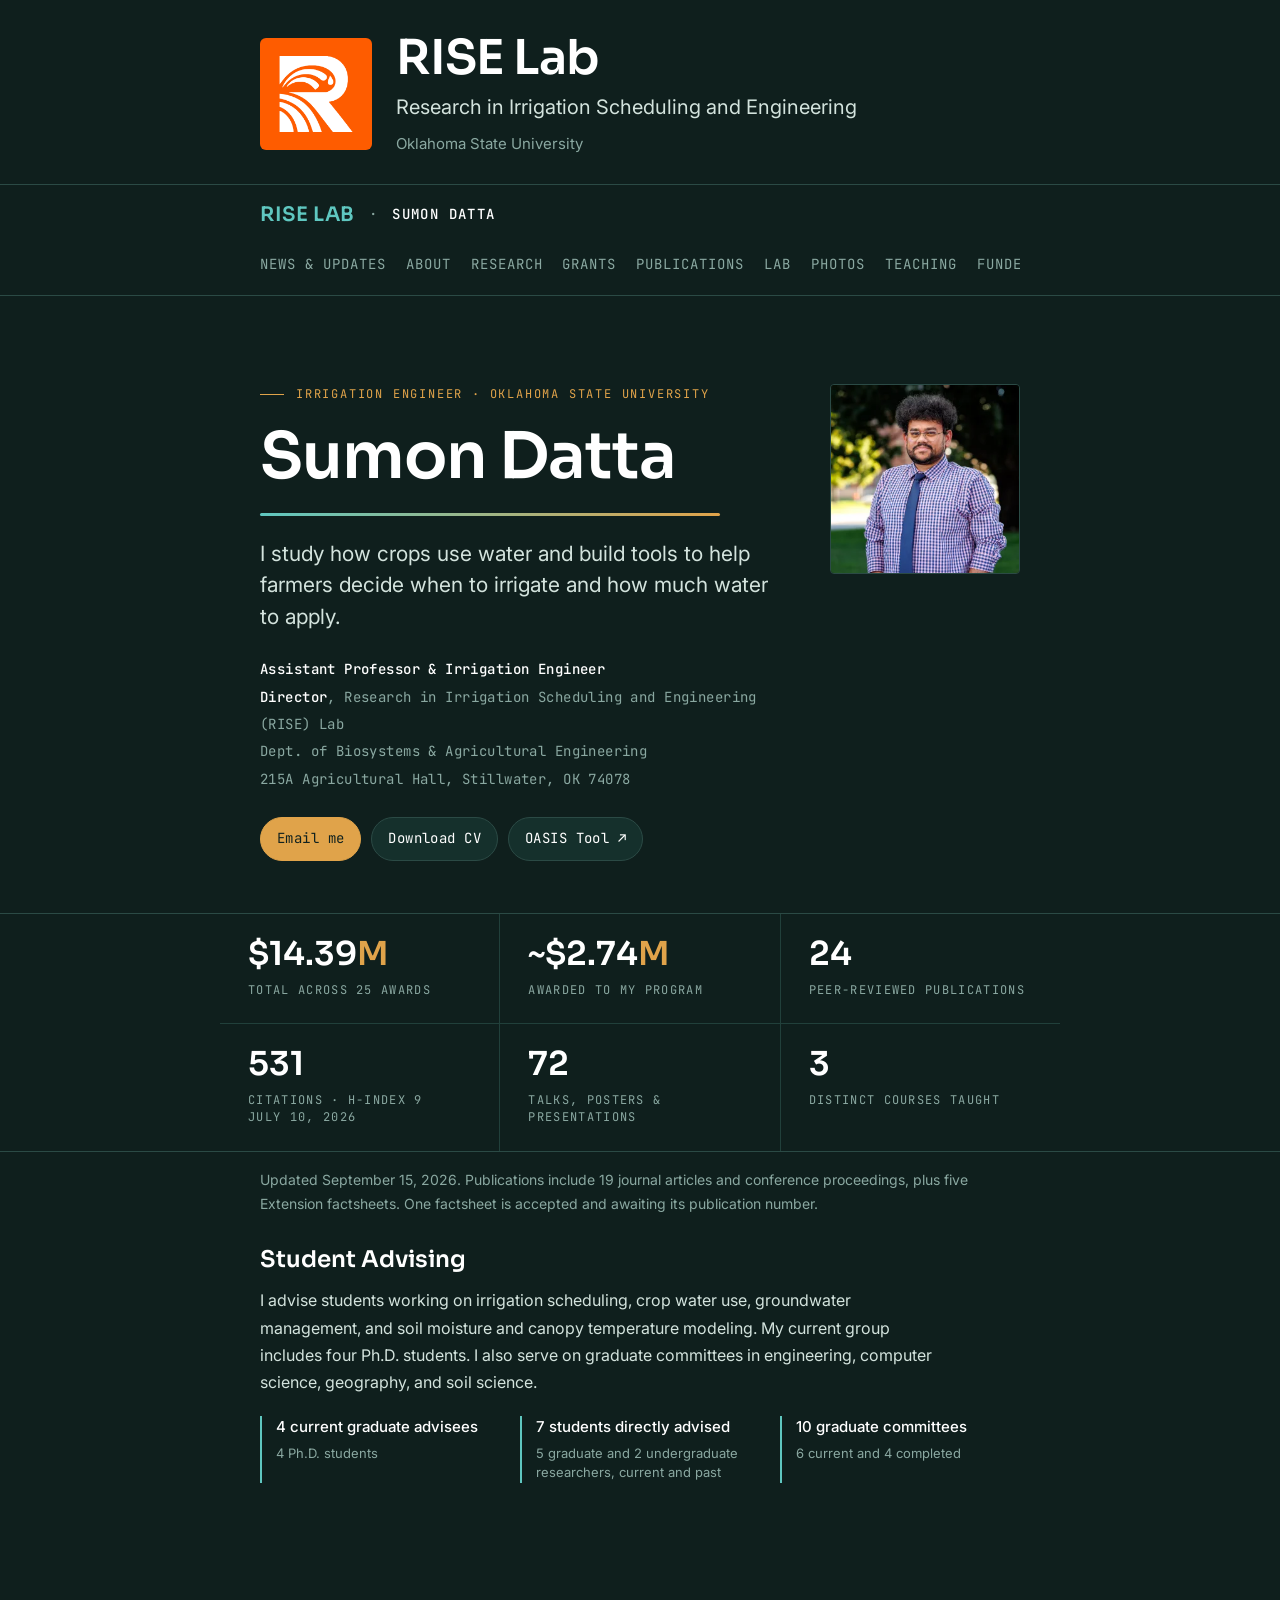
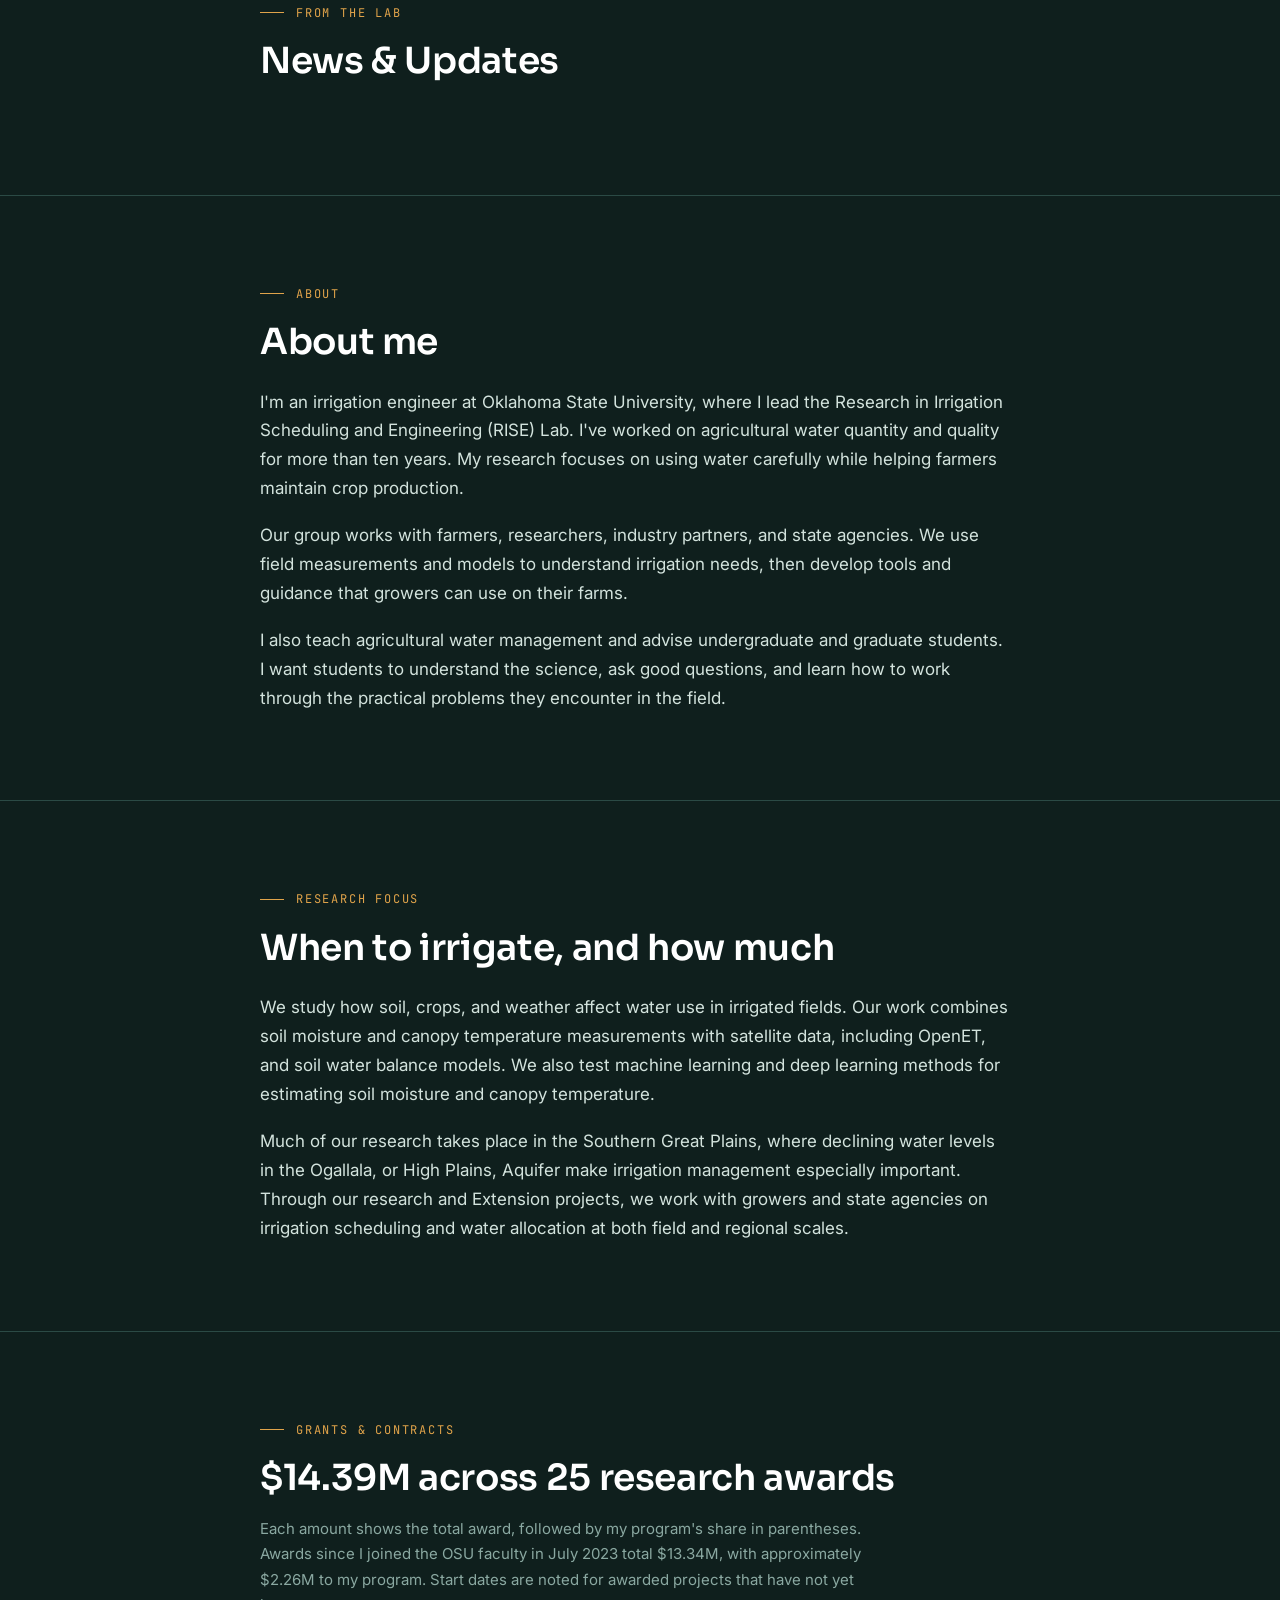
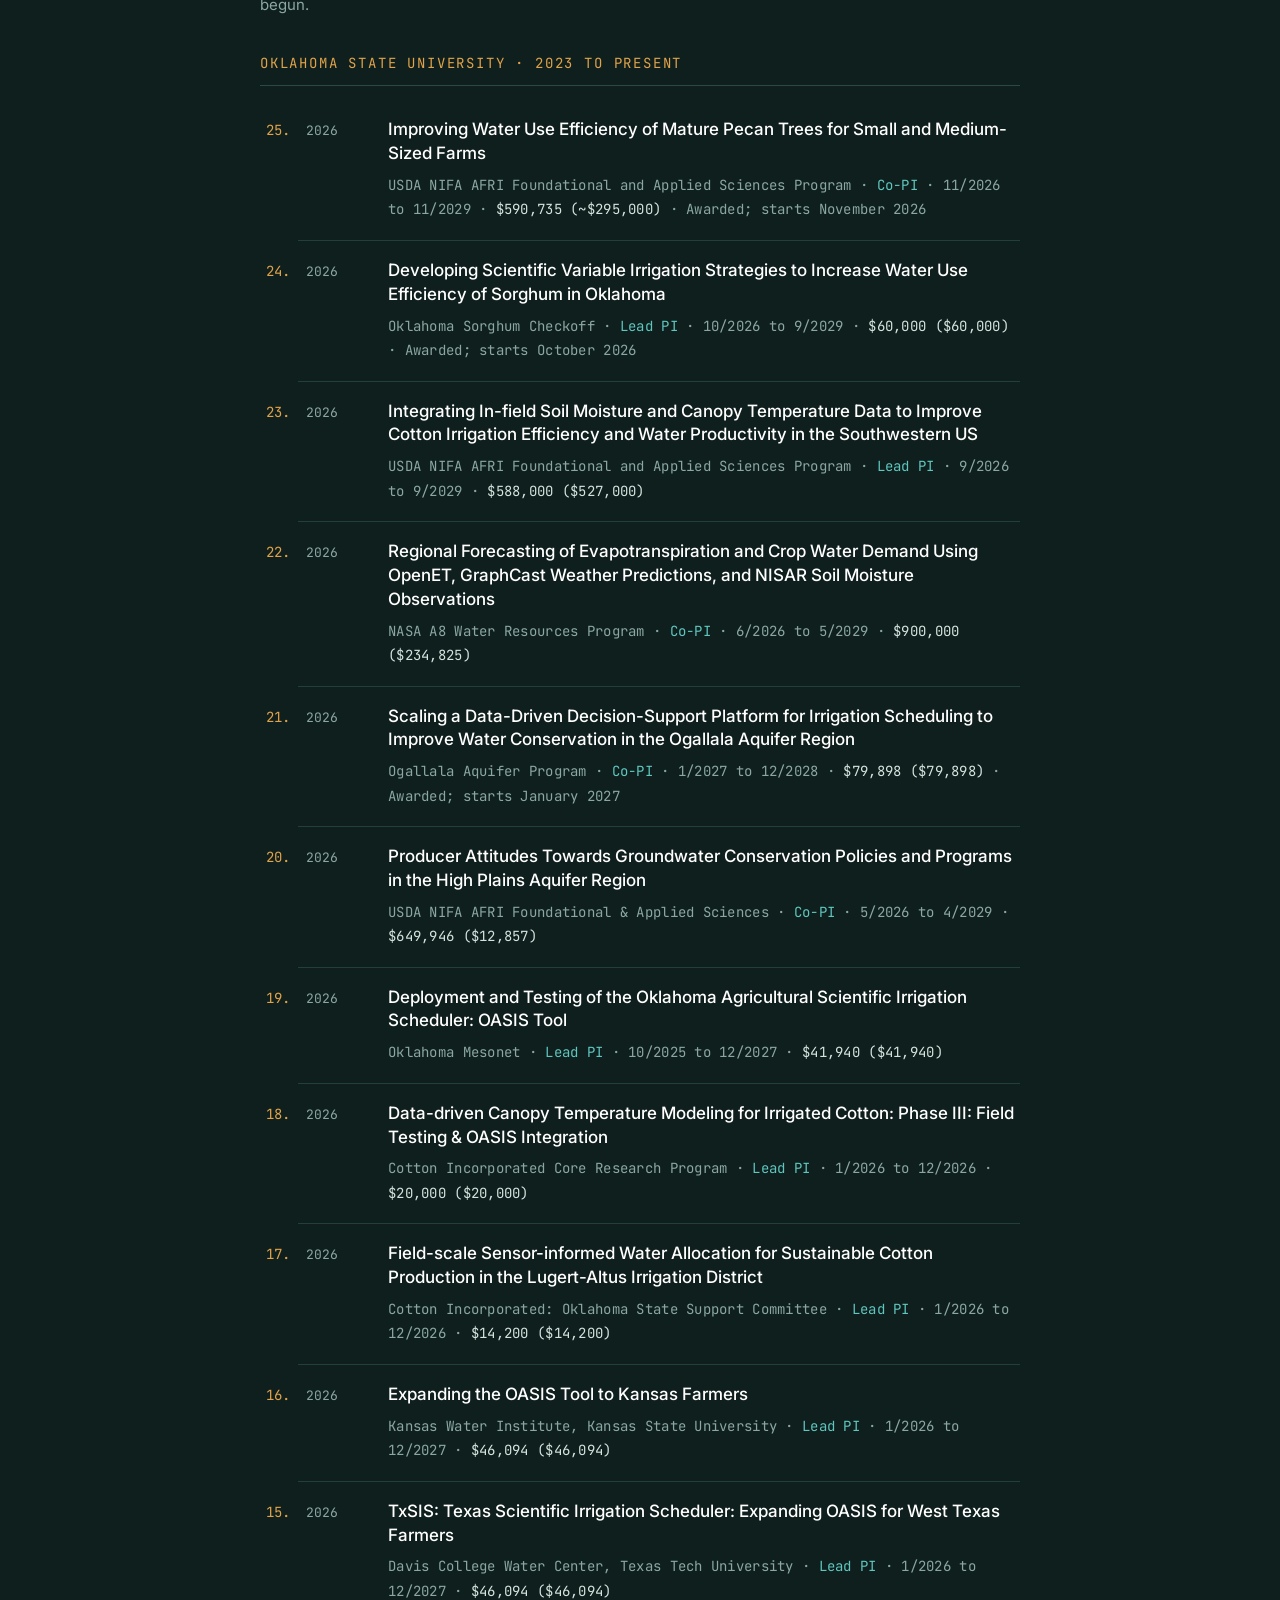
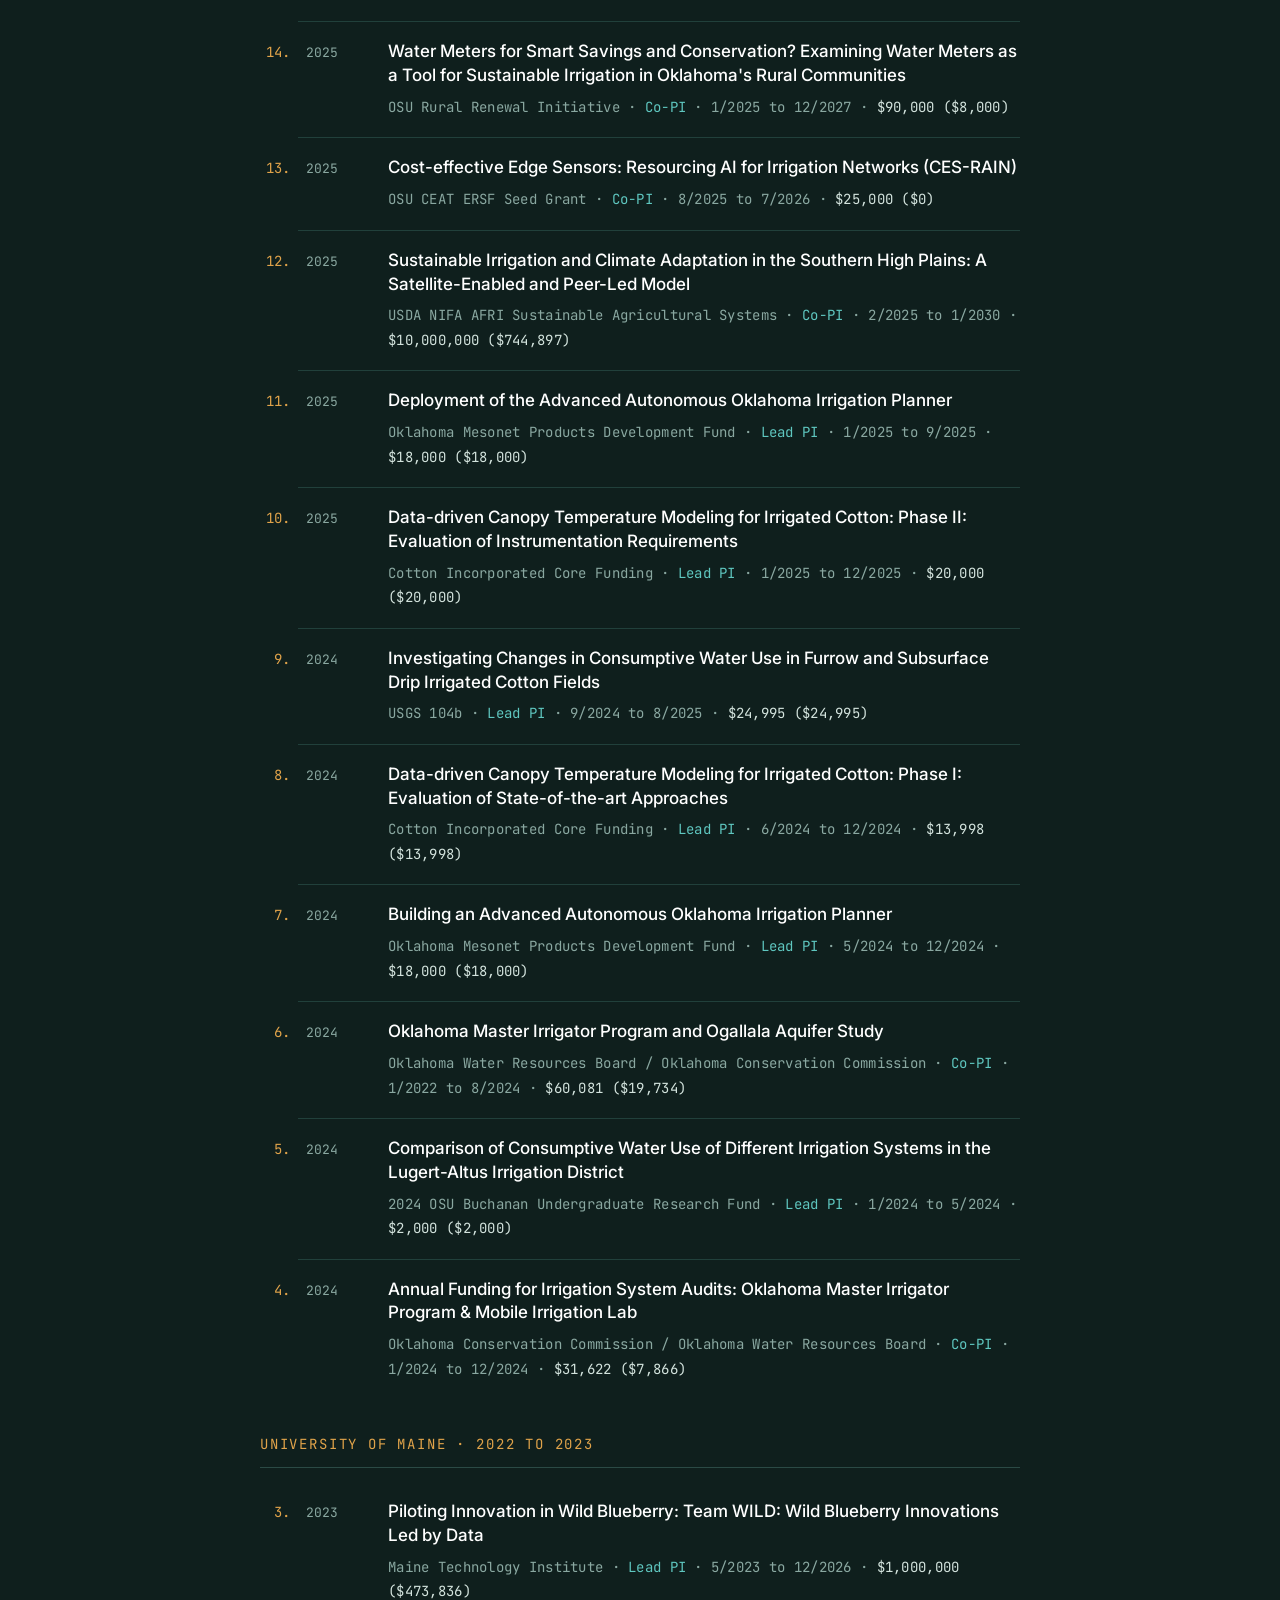
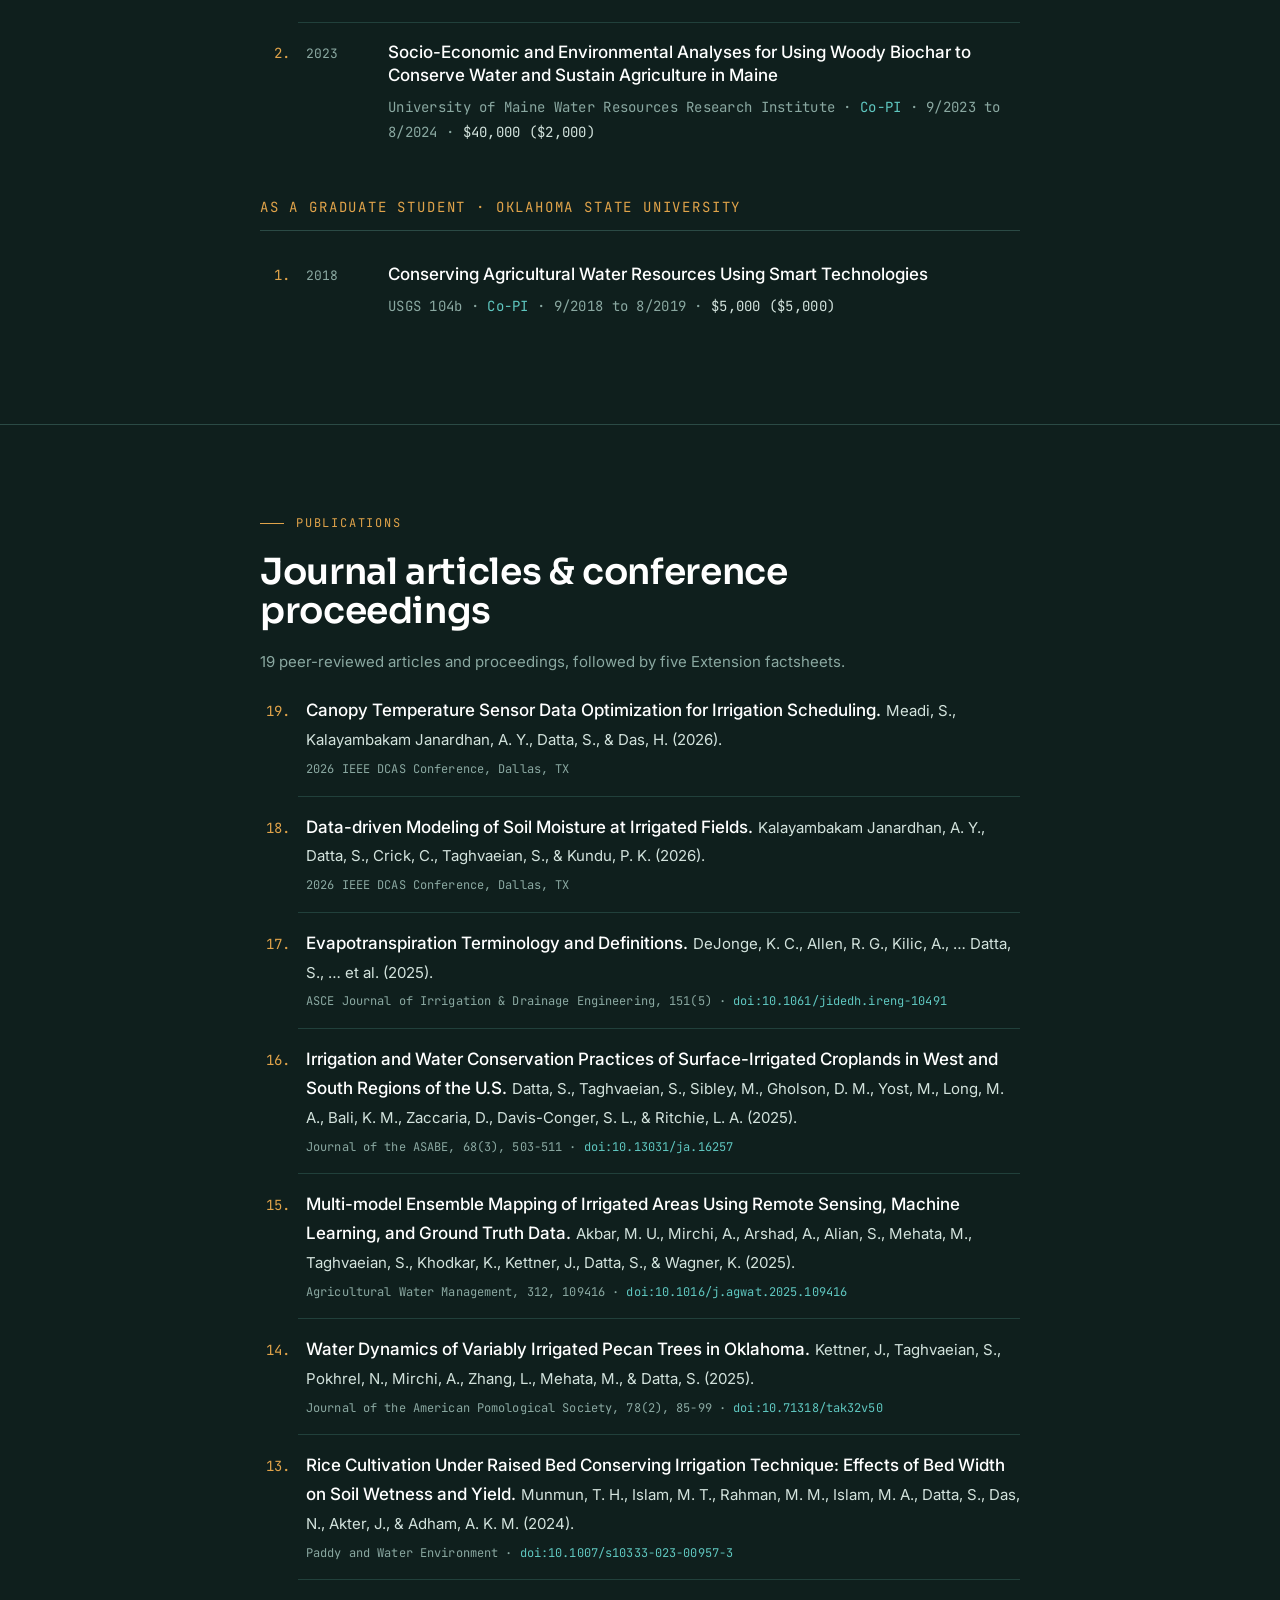
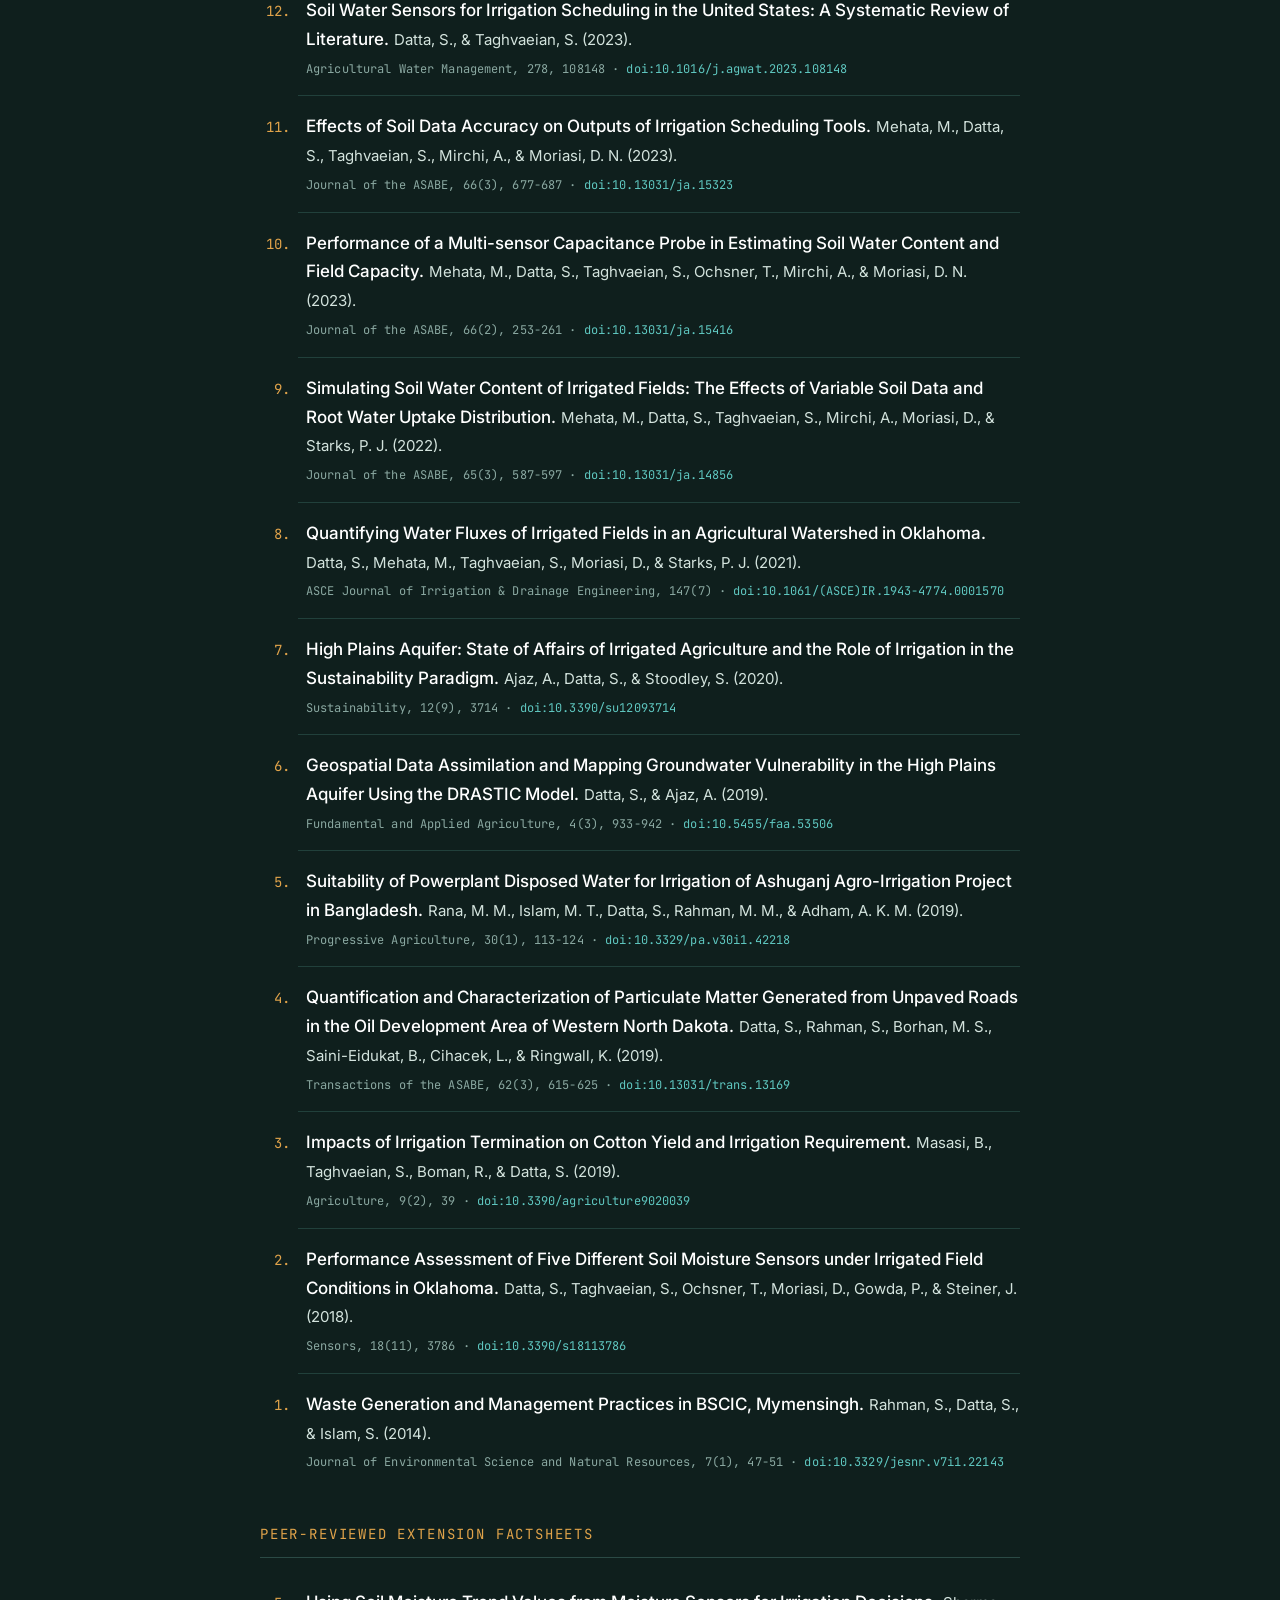
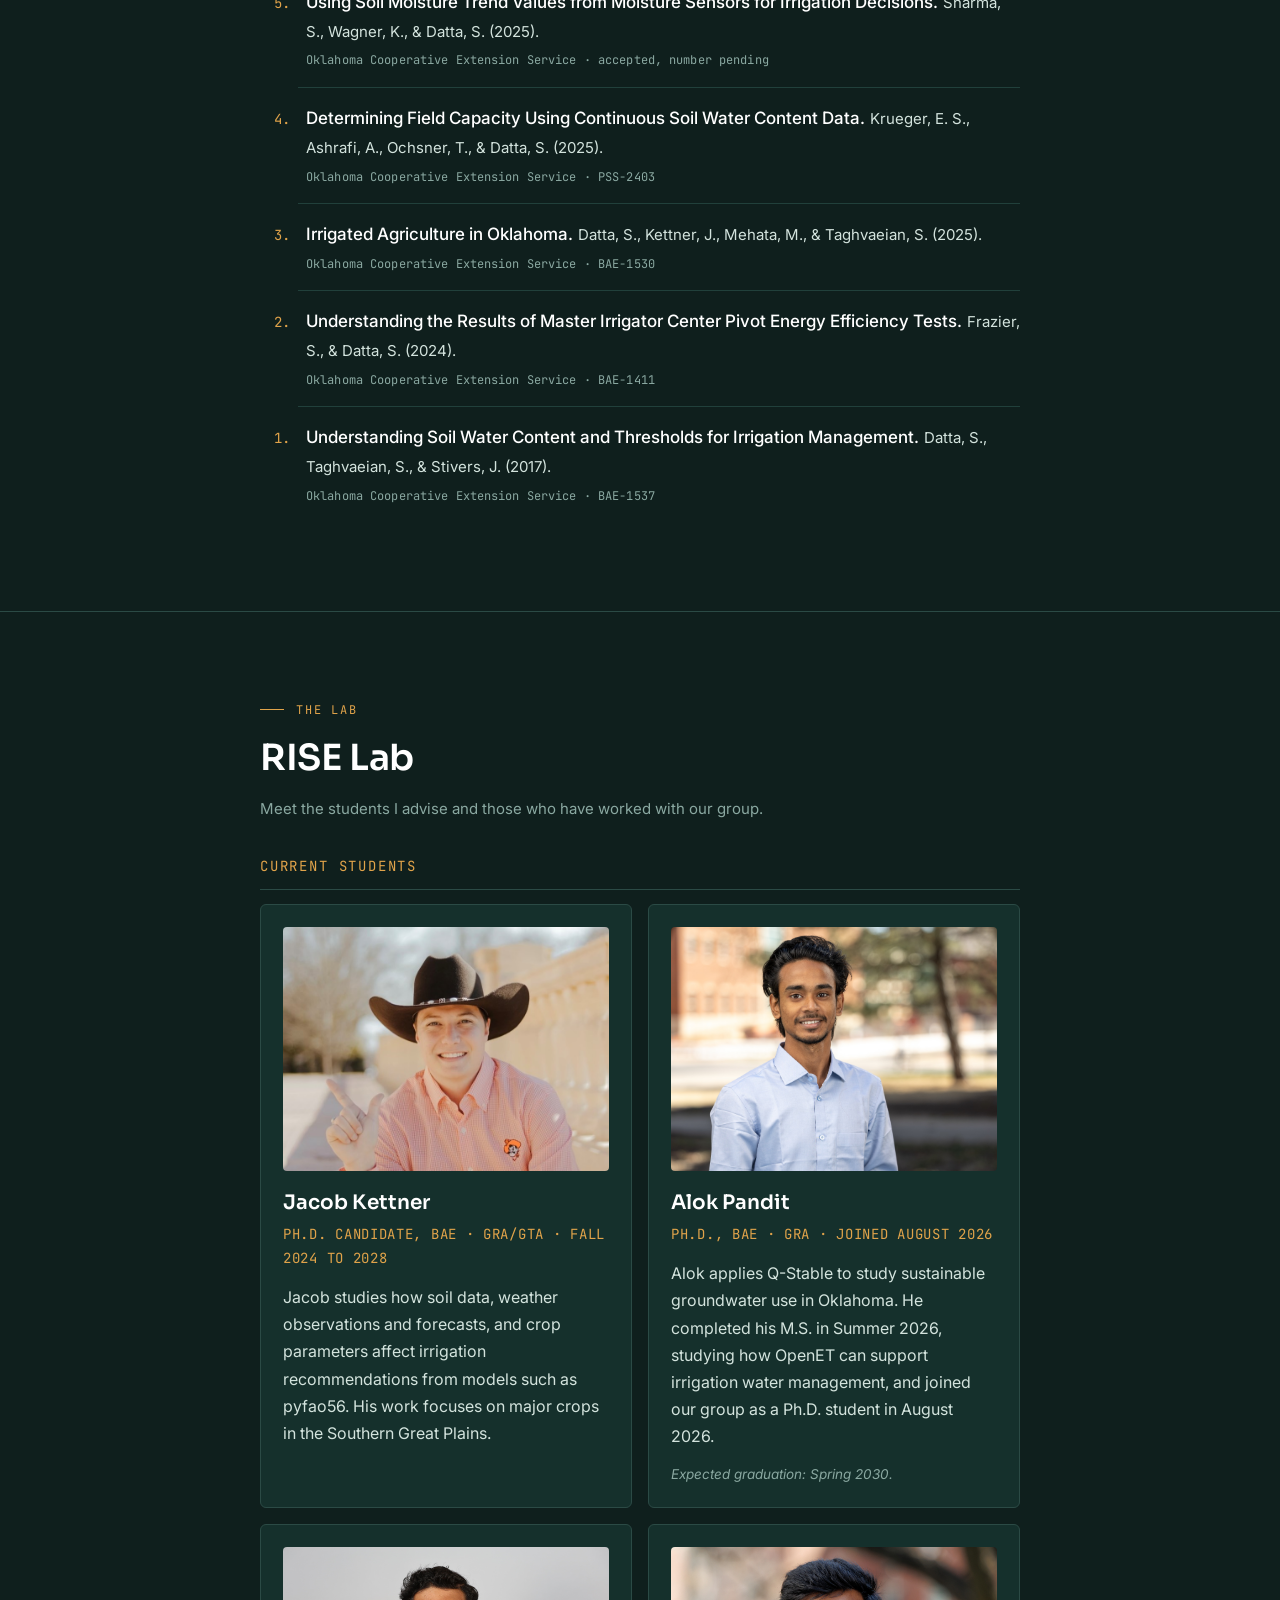
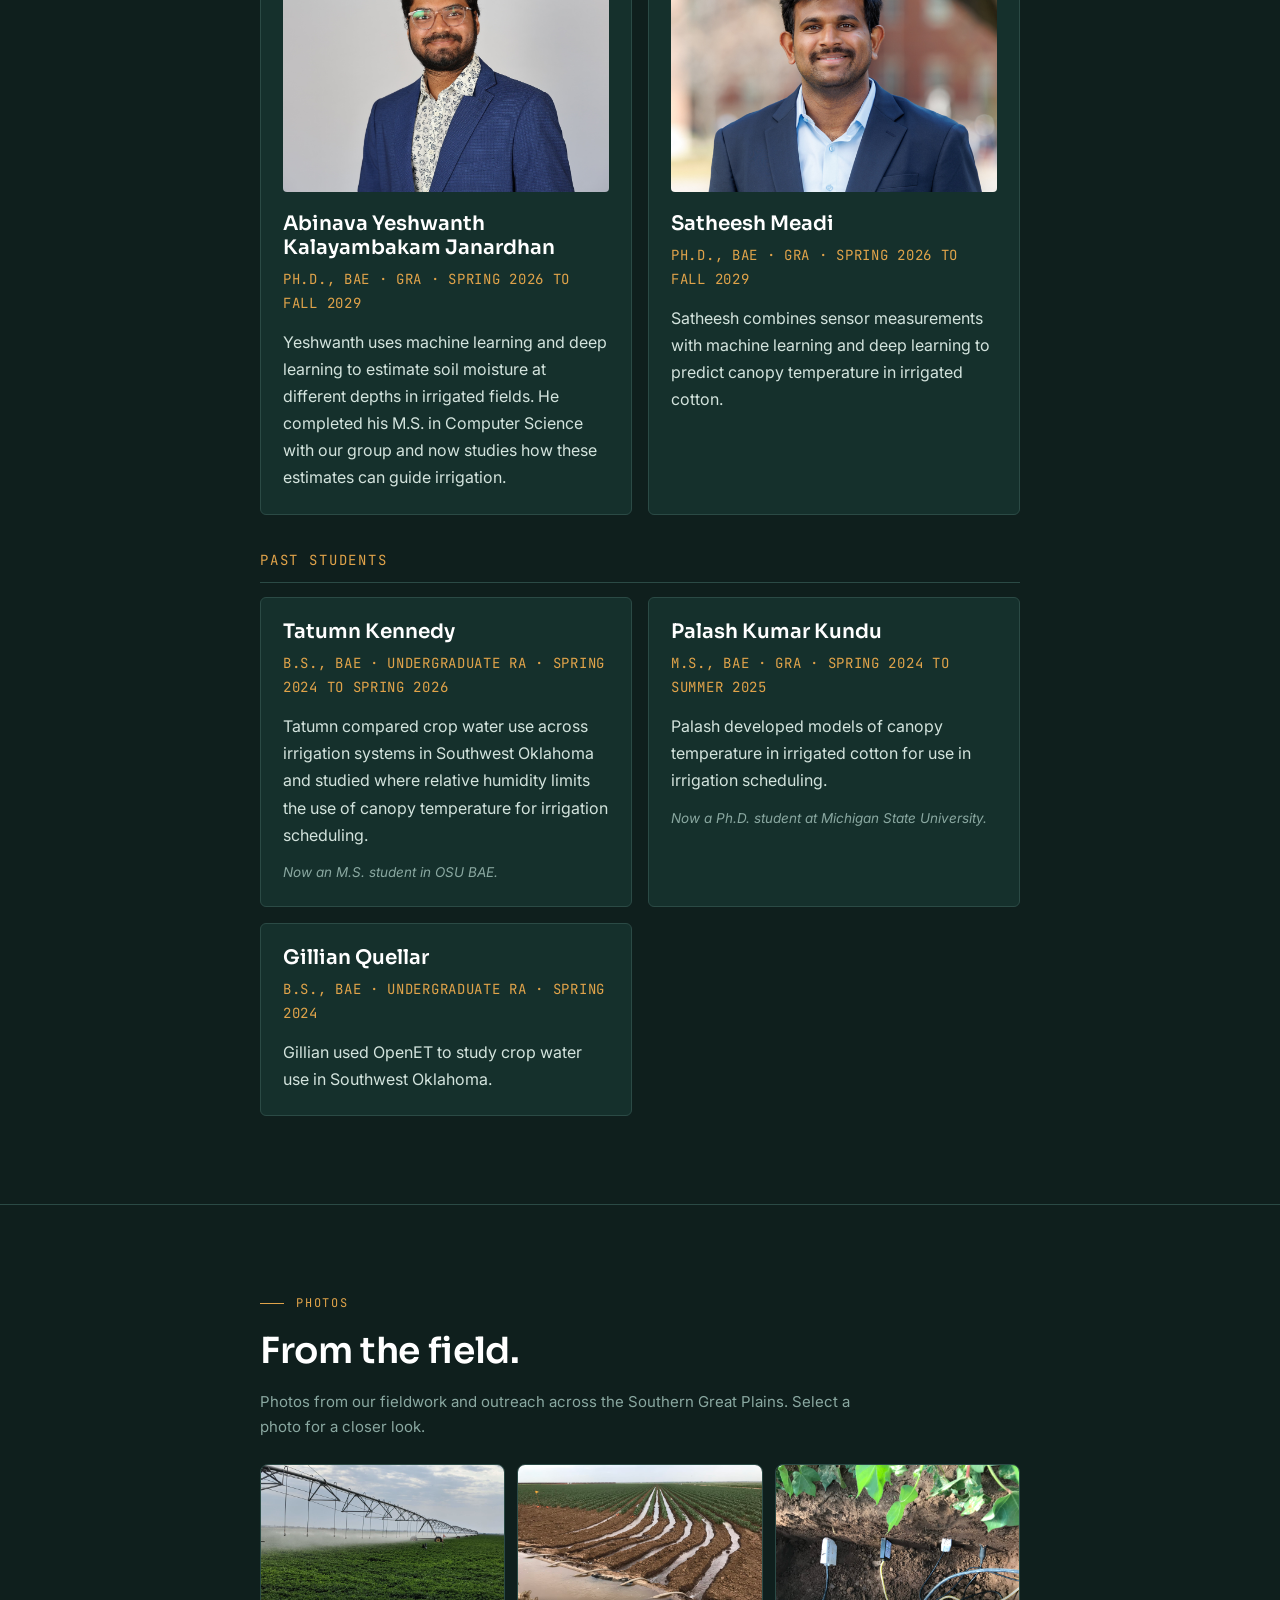
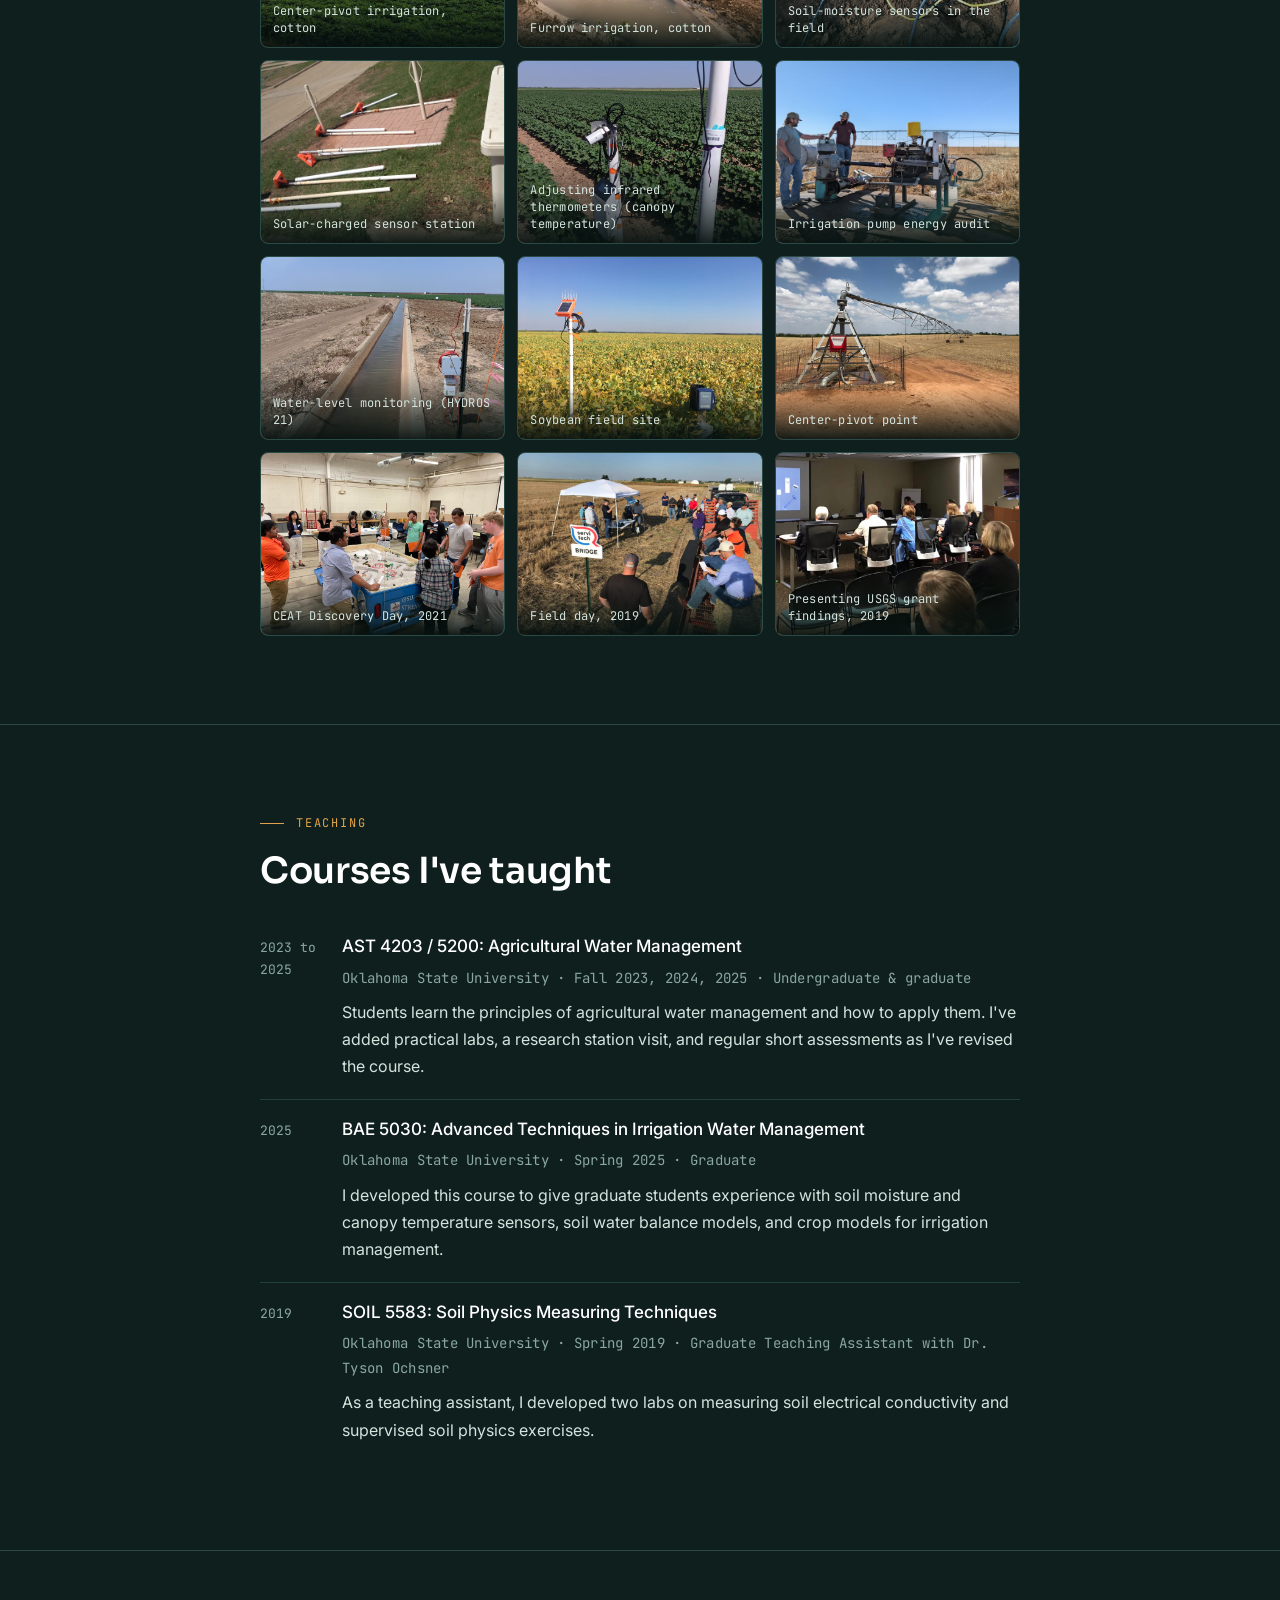
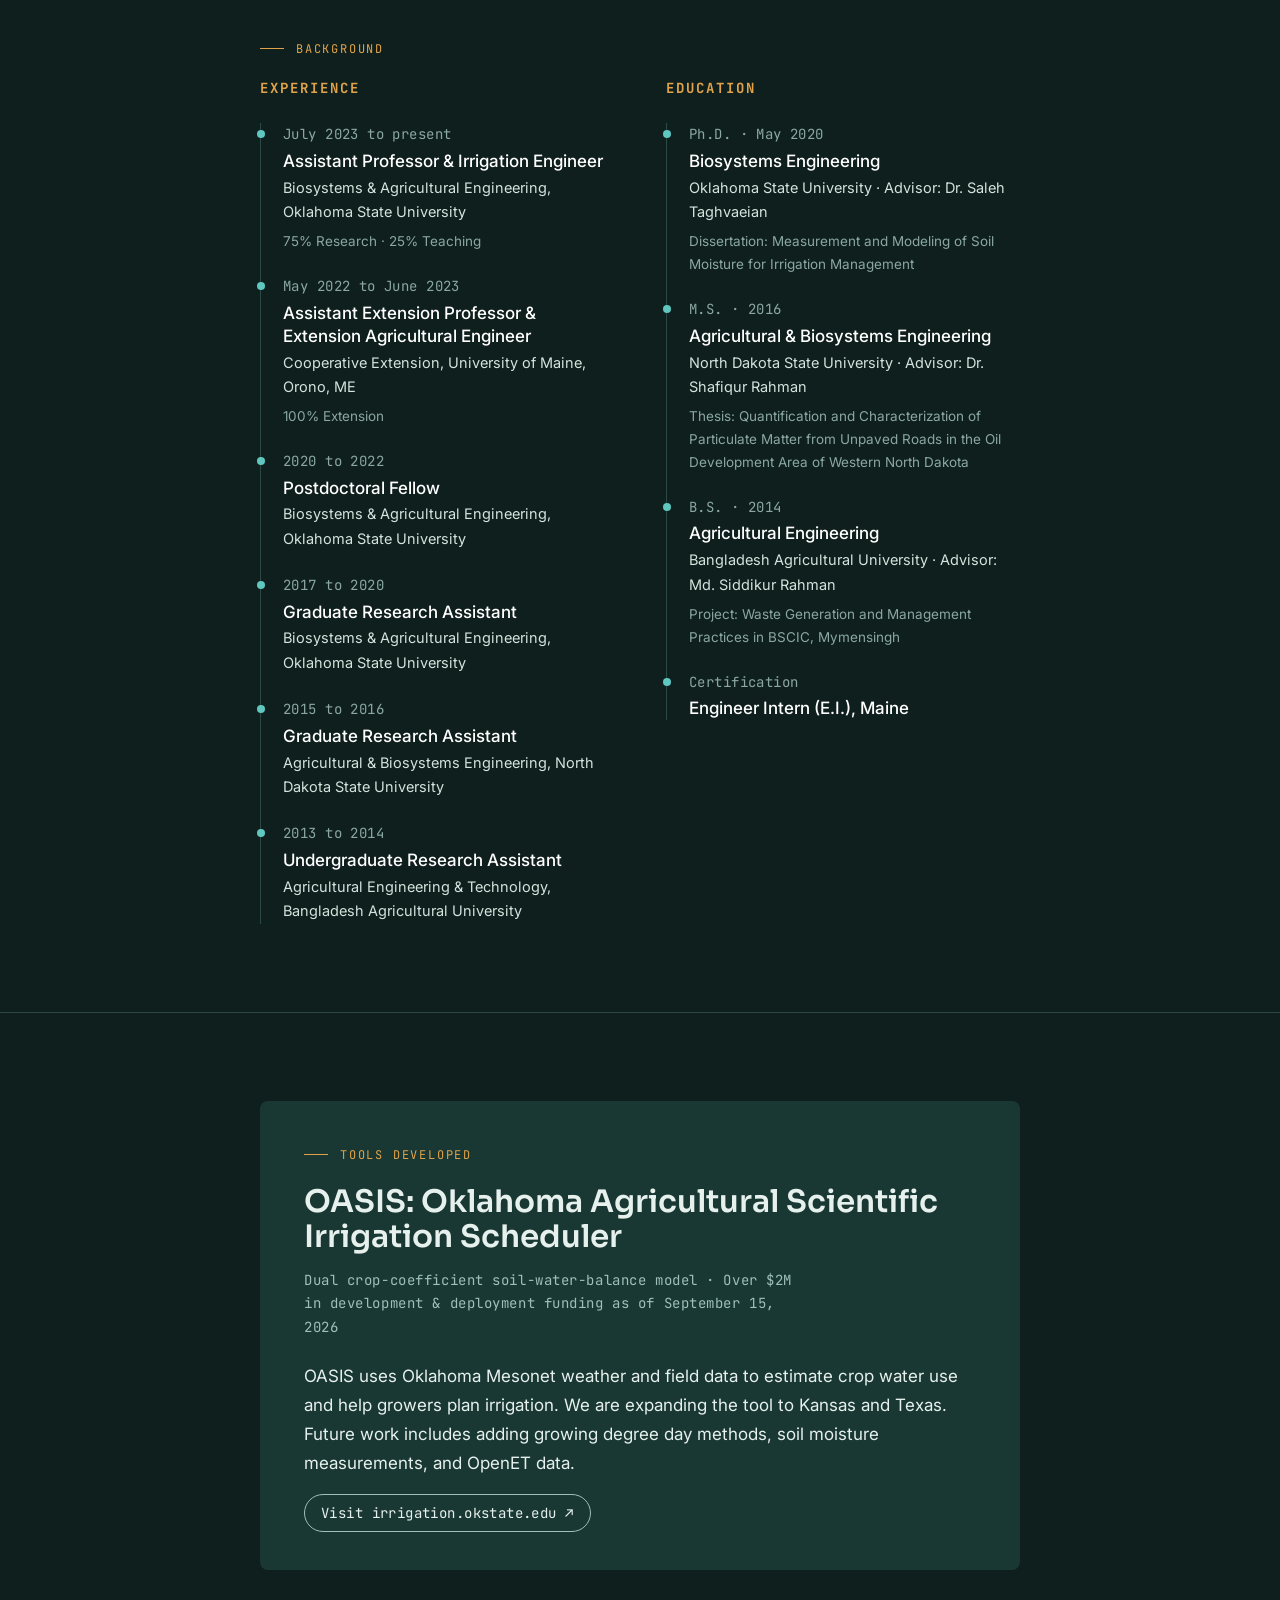
==== index.html @ c189b546 "Add files via upload" ====
<!DOCTYPE html>
<html lang="en">
<head>
<meta charset="UTF-8" />
<meta name="viewport" content="width=device-width, initial-scale=1" />
<meta name="color-scheme" content="dark" />
<meta name="theme-color" content="#0f1f1d" />
<meta name="author" content="Sumon Datta" />
<link rel="icon" type="image/png" sizes="400x400" href="assets/brand/rise-logo-orange.png" />
<title>Sumon Datta | RISE Lab | Oklahoma State University</title>
<meta name="description" content="Sumon Datta, Assistant Professor and Irrigation Engineer at Oklahoma State University. Research, students, publications, and the OASIS irrigation scheduling tool." />

<!--
  HOW TO EDIT: everything is in this one file. Find a section by its
  comment (e.g. SECTION: GRANTS) and edit the text. All colours, fonts
  and spacing live in the :root block of <style>. No build step. Just
  save and re-upload to your repo.
-->

<link rel="preconnect" href="https://fonts.googleapis.com" />
<link rel="preconnect" href="https://fonts.gstatic.com" crossorigin />
<link href="https://fonts.googleapis.com/css2?family=Sora:wght@400;500;600;700&family=Inter:wght@400;500;600&family=JetBrains+Mono:wght@400;500&display=swap" rel="stylesheet" />

<style>
  :root{
    --bg:#0f1f1d;--surface:#15302c;--text:#ffffff;--text-2:#d3e3dd;--muted:#8aa8a1;
    --accent:#e0a34a;--accent-2:#5fc7c0;--line:#2b4a45;--line-2:#21403b;--link:#5fc7c0;
    --btn-bg:#e0a34a;--btn-text:#11221f;--invert-bg:#193733;--invert-text:#e6f0ec;--invert-muted:#9ec0b9;--invert-accent:#e0a34a;
    --display:'Sora',system-ui,sans-serif;--body:'Inter',system-ui,sans-serif;--mono:'JetBrains Mono',ui-monospace,monospace;
    --display-weight:600;--content:840px;--pad:clamp(22px,5vw,40px);--radius:8px;--radius-lg:12px;
  }

  *{box-sizing:border-box;}
  html{scroll-behavior:smooth;background:#0f1f1d;}
  body{margin:0;background:var(--bg);color:var(--text-2);font-family:var(--body);font-size:17px;line-height:1.7;-webkit-font-smoothing:antialiased;text-rendering:optimizeLegibility;}
  @media (prefers-reduced-motion:reduce){html{scroll-behavior:auto;}*{animation:none!important;transition:none!important;}}
  a{color:var(--link);text-decoration:none;}
  a:hover{opacity:.72;}
  a:focus-visible,button:focus-visible{outline:2px solid var(--accent);outline-offset:3px;border-radius:2px;}
  .wrap{max-width:var(--content);margin:0 auto;padding:0 var(--pad);}
  .lab-masthead{padding:32px 0 28px;border-bottom:1px solid var(--line);}
  .lab-masthead-inner{display:flex;align-items:center;gap:24px;}
  .lab-masthead-logo{display:block;flex:none;width:112px;height:112px;border-radius:6px;}
  .lab-masthead-copy{min-width:0;}
  .lab-masthead-name{font-family:var(--display);font-size:clamp(32px,6vw,48px);font-weight:600;line-height:1.1;color:var(--text);letter-spacing:-.02em;margin:0 0 8px;}
  .lab-masthead-fullname{font-size:clamp(17px,2.5vw,20px);line-height:1.4;color:var(--text-2);max-width:36ch;margin:0 0 10px;}
  .lab-affiliation{font-size:15px;color:var(--muted);margin:0;}
  @media(max-width:560px){.lab-masthead-inner{align-items:flex-start;gap:16px;}.lab-masthead-logo{width:72px;height:72px;}.lab-masthead-fullname{font-size:16px;}}

  .eyebrow{font-family:var(--mono);font-size:12px;letter-spacing:.15em;text-transform:uppercase;color:var(--accent);margin:0 0 18px;display:flex;align-items:center;gap:12px;}
  .eyebrow::before{content:"";width:24px;height:1px;background:currentColor;flex:none;}

  .bar{position:sticky;top:0;z-index:50;background:var(--bg);border-bottom:1px solid var(--line);}
  .bar-inner{max-width:var(--content);margin:0 auto;padding:13px var(--pad);display:flex;align-items:center;justify-content:space-between;gap:18px;}
  .brand{font-family:var(--mono);font-size:12.5px;letter-spacing:.1em;color:var(--text);text-transform:uppercase;white-space:nowrap;}
  .brand b{font-weight:500;}
  .brand{display:flex;align-items:center;gap:14px;}
  .lab-name{font-family:var(--display);font-size:20px;font-weight:600;letter-spacing:.03em;color:var(--accent-2);}
  .brand-divider{color:var(--muted);}
  nav.menu{display:flex;gap:18px;}
  nav.menu a{font-family:var(--mono);font-size:11.5px;letter-spacing:.07em;text-transform:uppercase;color:var(--muted);white-space:nowrap;}
  nav.menu a:hover{color:var(--text);opacity:1;}
  .bar-inner{flex-wrap:wrap;}
  nav.menu{width:100%;overflow-x:auto;padding:3px 0 5px;gap:20px;}
  nav.menu a{font-size:14px;}
  .skip-link{position:fixed;top:-100px;left:16px;z-index:300;background:var(--accent);color:var(--bg);padding:12px 18px;}
  .skip-link:focus{top:12px;}
  section,footer{scroll-margin-top:115px;}

  .hero{padding:clamp(44px,8vw,88px) 0 clamp(30px,5vw,52px);}
  .hero-grid{display:grid;grid-template-columns:1fr auto;gap:clamp(24px,4vw,44px);align-items:start;}
  @media (max-width:720px){ .hero-grid{grid-template-columns:1fr;} }
  .hero h1{font-family:var(--display);font-weight:var(--display-weight);font-size:clamp(42px,8vw,72px);line-height:1;letter-spacing:-.015em;color:var(--text);margin:0;}
  .waterline{height:3px;background:linear-gradient(90deg,var(--accent-2),var(--accent));border-radius:2px;margin:20px 0 22px;max-width:460px;width:0;animation:fill 1.05s cubic-bezier(.2,.7,.2,1) .12s forwards;}
  @keyframes fill{to{width:100%;}}
  @media (prefers-reduced-motion:reduce){ .waterline{width:100%;} }
  .lede{font-size:clamp(18px,2.3vw,21px);line-height:1.5;color:var(--text-2);max-width:45ch;margin:0 0 24px;}
  .role-line{font-family:var(--mono);font-size:12.5px;letter-spacing:.03em;color:var(--muted);line-height:1.95;margin:0 0 24px;}
  .role-line strong{color:var(--text);font-weight:500;}
  .chips{display:flex;flex-wrap:wrap;gap:10px;}
  .chip{font-family:var(--mono);font-size:12.5px;letter-spacing:.03em;border:1px solid var(--line);border-radius:999px;padding:9px 16px;color:var(--text);background:var(--surface);transition:.2s;}
  .chip:hover{border-color:var(--accent-2);color:var(--accent-2);opacity:1;}
  .chip.solid{background:var(--btn-bg);color:var(--btn-text);border-color:var(--btn-bg);}
  .chip.solid:hover{opacity:.88;color:var(--btn-text);}
  .portrait{width:clamp(150px,20vw,190px);height:clamp(150px,20vw,190px);border-radius:4px;object-fit:cover;border:1px solid var(--line);}

  .ledger{border-top:1px solid var(--line);border-bottom:1px solid var(--line);}
  .ledger .grid{max-width:var(--content);margin:0 auto;display:grid;grid-template-columns:repeat(3,1fr);gap:1px;background:var(--line-2);}
  @media (max-width:560px){ .ledger .grid{grid-template-columns:repeat(2,1fr);} }
  .stat{background:var(--bg);padding:24px clamp(18px,3vw,28px);}
  .stat .num{font-family:var(--display);font-weight:var(--display-weight);font-size:clamp(26px,3.4vw,33px);color:var(--text);line-height:1;}
  .stat .num span{color:var(--accent);}
  .stat .lab{font-family:var(--mono);font-size:10.5px;letter-spacing:.11em;text-transform:uppercase;color:var(--muted);margin-top:11px;line-height:1.45;}
  .advising-summary{padding-top:30px;padding-bottom:32px;}
  .advising-summary h2{font-family:var(--display);font-weight:600;color:var(--text);font-size:23px;line-height:1.3;margin:0 0 12px;}
  .advising-summary p{font-size:16px;max-width:68ch;margin:0 0 20px;}
  .advising-stats{display:grid;grid-template-columns:repeat(3,minmax(0,1fr));gap:20px;margin:0;}
  .advising-stats>div{min-width:0;border-left:2px solid var(--accent-2);padding-left:14px;}
  .advising-stats dt{color:var(--text);font-weight:500;font-size:15px;line-height:1.5;}
  .advising-stats dd{font-size:13px;color:var(--muted);line-height:1.5;margin:5px 0 0;}
  @media(max-width:560px){.advising-stats{grid-template-columns:1fr;gap:14px;}}

  section{padding:clamp(50px,7vw,88px) 0;border-bottom:1px solid var(--line);}
  .sec-title{font-family:var(--display);font-weight:var(--display-weight);font-size:clamp(27px,3.6vw,36px);line-height:1.1;letter-spacing:-.01em;color:var(--text);margin:0 0 26px;max-width:26ch;}
  .prose p{margin:0 0 18px;max-width:68ch;}
  .prose p:last-child{margin-bottom:0;}
  .note{color:var(--muted);font-size:15px;margin:-8px 0 6px;max-width:68ch;}

  .group-label{font-family:var(--mono);font-size:11.5px;letter-spacing:.13em;text-transform:uppercase;color:var(--accent);margin:34px 0 14px;padding-bottom:10px;border-bottom:1px solid var(--line);}

  .entry{display:grid;grid-template-columns:64px 1fr;gap:18px;padding:18px 0;border-bottom:1px solid var(--line-2);}
  .entry:last-child{border-bottom:0;}
  .entry .yr{font-family:var(--mono);font-size:13px;color:var(--muted);padding-top:2px;}
  .entry .ttl{font-weight:500;color:var(--text);line-height:1.4;}
  .entry .meta{font-family:var(--mono);font-size:12px;letter-spacing:.02em;color:var(--muted);margin-top:7px;line-height:1.75;}
  .entry .meta .role{color:var(--accent-2);}
  .entry .meta .amt{color:var(--text-2);}
  .entry .desc{font-size:15.5px;color:var(--text-2);margin-top:9px;max-width:70ch;}
  @media (max-width:560px){ .entry{grid-template-columns:1fr;gap:5px;} .entry .yr{padding-top:0;} }

  ol.pubs{list-style:decimal;margin:0;padding-left:38px;}
  ol.pubs li{padding:16px 0 16px 8px;border-bottom:1px solid var(--line-2);}
  ol.pubs li:last-child{border-bottom:0;}
  ol.pubs li::marker,.numbered-entries>li::marker{font-family:var(--mono);font-size:14px;color:var(--accent);}
  .numbered-entries{list-style:decimal;margin:0;padding-left:38px;}
  .numbered-entries>li{padding-left:8px;border-bottom:1px solid var(--line-2);}
  .numbered-entries>li:last-child{border-bottom:0;}
  .numbered-entries .entry{border-bottom:0;}
  .numbered-entries .entry>*{min-width:0;}
  .pub-t{color:var(--text);font-weight:500;}
  .pub-a{font-size:15px;color:var(--text-2);}
  .pub-v{font-family:var(--mono);font-size:12px;color:var(--muted);margin-top:5px;letter-spacing:.01em;}
  .pub-v a{color:var(--link);}

  .cards{display:grid;grid-template-columns:repeat(2,1fr);gap:16px;}
  @media (max-width:640px){ .cards{grid-template-columns:1fr;} }
  .card{background:var(--surface);border:1px solid var(--line);border-radius:6px;padding:22px;}
  .student-photo{display:block;width:100%;height:auto;aspect-ratio:4/3;object-fit:cover;object-position:50% 25%;border-radius:4px;margin:0 0 20px;}
  .student-photo.jacob{object-position:50% 20%;}
  .student-photo.satheesh{object-position:50% 0%;}
  .card{min-width:0;}
  .card h4{margin:0;font-family:var(--display);font-weight:var(--display-weight);font-size:20px;color:var(--text);line-height:1.2;}
  .card .deg{font-family:var(--mono);font-size:11.5px;letter-spacing:.05em;text-transform:uppercase;color:var(--accent);margin:8px 0 13px;}
  .card p{margin:0;font-size:15px;color:var(--text-2);}
  .card .status{margin-top:12px;font-size:13.5px;color:var(--muted);font-style:italic;}

  .two-col{display:grid;grid-template-columns:1fr 1fr;gap:clamp(28px,5vw,52px);}
  @media (max-width:720px){ .two-col{grid-template-columns:1fr;} }
  .tl h3{font-family:var(--mono);font-size:12px;letter-spacing:.14em;text-transform:uppercase;color:var(--accent);margin:0 0 22px;}
  .tl-item{padding:0 0 22px 22px;border-left:1px solid var(--line);position:relative;}
  .tl-item:last-child{padding-bottom:0;}
  .tl-item::before{content:"";position:absolute;left:-4.5px;top:7px;width:8px;height:8px;border-radius:50%;background:var(--accent-2);}
  .tl-when{font-family:var(--mono);font-size:11.5px;color:var(--muted);letter-spacing:.03em;}
  .tl-what{font-weight:500;color:var(--text);margin-top:3px;line-height:1.35;}
  .tl-where{font-size:14.5px;color:var(--text-2);margin-top:3px;}
  .tl-note{font-size:13.5px;color:var(--muted);margin-top:5px;}

  .feature{background:var(--invert-bg);color:var(--invert-text);border-radius:8px;padding:clamp(28px,5vw,44px);}
  .feature .eyebrow{color:var(--invert-accent);}
  .feature h3{font-family:var(--display);font-weight:var(--display-weight);font-size:clamp(23px,3.2vw,31px);color:var(--invert-text);margin:0 0 14px;line-height:1.12;}
  .feature p{margin:0 0 20px;max-width:64ch;color:var(--invert-text);}
  .feature .ftmeta{font-family:var(--mono);font-size:12px;letter-spacing:.04em;color:var(--invert-muted);margin:0 0 22px;line-height:1.7;}
  .feature .chip{background:transparent;border:1px solid var(--invert-muted);color:var(--invert-text);}
  .feature .chip:hover{border-color:var(--invert-accent);color:var(--invert-accent);}

  .join{background:var(--surface);border:1px solid var(--line);border-radius:8px;padding:clamp(28px,5vw,44px);}
  .join h3{font-family:var(--display);font-weight:var(--display-weight);font-size:clamp(23px,3.2vw,31px);color:var(--text);margin:0 0 14px;line-height:1.12;}
  .join p{max-width:66ch;}

  .sponsors{display:grid;grid-template-columns:repeat(3,minmax(0,1fr));gap:16px;margin-top:26px;}
  .sponsor-card{display:flex;flex-direction:column;gap:10px;min-width:0;color:var(--text-2);font-size:14px;line-height:1.5;}
  .sponsor-card.wide{grid-column:span 2;}
  .logo-well{display:flex;align-items:center;justify-content:center;background:#fff;border-radius:6px;padding:15px;width:100%;height:110px;overflow:hidden;}
  .logo-well img{display:block;width:100%;height:80px;object-fit:contain;}
  .logo-well img.osu{max-width:164px;}
  .logo-well img.ars{max-width:236px;}
  .logo-well img.kansas{object-fit:cover;}
  .sponsor-label{padding:0 2px;}
  @media(max-width:600px){.sponsors{grid-template-columns:repeat(2,minmax(0,1fr));gap:16px 12px;}}

  footer{padding:clamp(44px,6vw,72px) 0 64px;}
  .foot-grid{display:grid;grid-template-columns:1.4fr 1fr;gap:32px;align-items:start;}
  @media (max-width:640px){ .foot-grid{grid-template-columns:1fr;} }
  footer .fname{font-family:var(--display);font-weight:var(--display-weight);font-size:26px;color:var(--text);margin:0 0 14px;}
  footer .contact{font-family:var(--mono);font-size:13px;color:var(--muted);line-height:2;}
  footer .contact a{color:var(--link);}
  .colophon{font-family:var(--mono);font-size:11px;letter-spacing:.04em;color:var(--muted);margin-top:40px;padding-top:18px;border-top:1px solid var(--line);}
  .gnote{color:var(--muted);font-size:15px;margin:-8px 0 24px;max-width:68ch;}
  .gallery{display:grid;grid-template-columns:repeat(auto-fill,minmax(200px,1fr));gap:12px;}
  .gtile{position:relative;border:1px solid var(--line);border-radius:8px;overflow:hidden;background:var(--surface);cursor:pointer;aspect-ratio:4/3;padding:0;}
  .gtile img{width:100%;height:100%;object-fit:cover;display:block;transition:transform .4s ease;}
  .gtile:hover img{transform:scale(1.05);}
  .gtile:focus-visible{outline:2px solid var(--accent);outline-offset:2px;}
  .gcap{position:absolute;left:0;right:0;bottom:0;padding:24px 12px 10px;background:linear-gradient(to top,rgba(6,17,15,.93),rgba(6,17,15,0));color:var(--text-2);font-family:var(--mono);font-size:11px;letter-spacing:.02em;line-height:1.4;text-align:left;opacity:0;transform:translateY(6px);transition:.25s;}
  .gtile:hover .gcap,.gtile:focus-visible .gcap{opacity:1;transform:translateY(0);}
  @media (hover:none){ .gcap{opacity:1;transform:none;} }
  .lightbox{position:fixed;inset:0;z-index:200;background:rgba(6,15,14,.96);display:none;align-items:center;justify-content:center;padding:24px;border:0;margin:0;width:100%;height:100%;max-width:none;max-height:none;color:var(--text);}
  .lightbox[open]{display:flex;}
  .lightbox::backdrop{background:rgba(6,15,14,.94);}
  .lb-fig{margin:0;max-width:1100px;width:100%;display:flex;flex-direction:column;align-items:center;}
  .lb-fig img{max-width:100%;max-height:80vh;border-radius:6px;border:1px solid var(--line);}
  .lb-cap{font-family:var(--mono);font-size:12px;color:var(--text-2);margin-top:14px;text-align:center;letter-spacing:.02em;}
  .lb-close{position:absolute;top:18px;right:20px;background:transparent;border:1px solid var(--invert-muted);color:var(--text);border-radius:999px;width:40px;height:40px;font-size:22px;line-height:1;cursor:pointer;}
  .lb-close:hover{border-color:var(--accent);color:var(--accent);}
  .brand,.role-line,.chip,.group-label,.entry .meta,.card .deg,.tl h3,.tl-when,.feature .ftmeta,footer .contact,.lb-cap{font-size:14px;}
  .eyebrow,.stat .lab,.pub-v,.gcap,.colophon{font-size:12px;}
  .card p,.entry .desc{font-size:16px;}
  .hero-grid>*{min-width:0;}
  .hero h1{font-size:clamp(36px,7vw,64px);line-height:1.1;}
  .card h4,.pub-v a,.ttl{overflow-wrap:anywhere;}
  .foot-grid>*{min-width:0;}
  .snapshot{max-width:var(--content);margin:0 auto;padding:16px var(--pad) 0;color:var(--muted);font-size:14px;}
  .gcap{opacity:1;transform:none;}
  @media (max-width:380px){.gallery{grid-template-columns:1fr;}}
  .news-list{list-style:none;margin:0;padding:0;}
  .news-item{display:grid;grid-template-columns:145px minmax(0,1fr);gap:22px;padding:19px 0;border-bottom:1px solid var(--line-2);}
  .news-date{font-family:var(--mono);font-size:13px;color:var(--muted);padding-top:3px;}
  .news-title{font-family:var(--body);font-size:17px;line-height:1.6;color:var(--text);font-weight:500;margin:0;overflow-wrap:anywhere;}
  .news-links{display:flex;flex-wrap:wrap;gap:16px;margin:5px 0 0;font-size:14px;}
  .news-archive{margin-top:20px;}
  .news-archive[hidden]{display:none;}
  .news-archive>summary{display:list-item;width:fit-content;padding:10px 18px;border:1px solid var(--accent-2);border-radius:6px;color:var(--link);font-family:var(--body);font-size:16px;cursor:pointer;margin-left:18px;}
  .news-archive>summary::marker{color:var(--link);}
  summary:focus-visible{outline:2px solid var(--accent);outline-offset:4px;}
  .news-archive>summary .when-open{display:none;}
  .news-archive[open]>summary .when-open{display:inline;}
  .news-archive[open]>summary .when-closed{display:none;}
  .news-status{font-size:14px;color:var(--muted);margin:20px 0 0;}
  .news-status:empty{display:none;}
  @media(max-width:560px){.news-item{grid-template-columns:1fr;gap:4px;}.news-date{padding-top:0;}}
</style>
</head>
<body>
<a class="skip-link" href="#main">Skip to content</a>

<div class="lab-masthead">
  <div class="wrap lab-masthead-inner">
    <img class="lab-masthead-logo" src="assets/brand/rise-logo-orange.png" alt="RISE Lab logo" width="400" height="400" />
    <div class="lab-masthead-copy">
      <p class="lab-masthead-name">RISE Lab</p>
      <p class="lab-masthead-fullname">Research in Irrigation Scheduling and Engineering</p>
      <p class="lab-affiliation">Oklahoma State University</p>
    </div>
  </div>
</div>

<!-- TOP BAR -->
<header class="bar">
  <div class="bar-inner">
    <div class="brand"><a class="lab-name" href="#lab">RISE Lab</a><span class="brand-divider" aria-hidden="true">·</span><b>Sumon Datta</b></div>
    <nav class="menu" aria-label="Section navigation">
      <a href="#news">News &amp; Updates</a>
      <a href="#about">About</a>
      <a href="#research">Research</a>
      <a href="#grants">Grants</a>
      <a href="#publications">Publications</a>
      <a href="#lab">Lab</a>
      <a href="#gallery">Photos</a>
      <a href="#teaching">Teaching</a>
      <a href="#sponsors">Funders</a>
      <a href="#cv">CV</a>
    </nav>
  </div>
</header>

<!-- HERO -->
<main id="main">
<div class="hero">
  <div class="wrap hero-grid">
    <div>
      <p class="eyebrow">Irrigation Engineer · Oklahoma State University</p>
      <h1>Sumon Datta</h1>
      <div class="waterline" aria-hidden="true"></div>
      <p class="lede">I study how crops use water and build tools to help farmers decide when to irrigate and how much water to apply.</p>
      <p class="role-line">
        <strong>Assistant Professor &amp; Irrigation Engineer</strong><br>
        <strong>Director</strong>, Research in Irrigation Scheduling and Engineering (RISE) Lab<br>
        Dept. of Biosystems &amp; Agricultural Engineering<br>
        215A Agricultural Hall, Stillwater, OK 74078
      </p>
      <div class="chips">
        <a class="chip solid" href="mailto:sumon.datta@okstate.edu">Email me</a>
        <a class="chip" href="assets/CV_main.pdf" target="_blank" rel="noopener">Download CV</a>
        <a class="chip" href="https://irrigation.okstate.edu" target="_blank" rel="noopener">OASIS Tool ↗</a>
      </div>
    </div>
    <img class="portrait" src="assets/portrait.webp" alt="Portrait of Sumon Datta, Ph.D., E.I." onerror="this.style.display='none'" />
  </div>
</div>

<!-- STAT LEDGER -->
<div class="ledger">
  <div class="grid">
    <div class="stat"><div class="num">$14.39<span>M</span></div><div class="lab">Total across 25 awards</div></div>
    <div class="stat"><div class="num">~$2.74<span>M</span></div><div class="lab">Awarded to my program</div></div>
    <div class="stat"><div class="num">24</div><div class="lab">Peer-reviewed publications</div></div>
    <div class="stat"><div class="num">531</div><div class="lab">Citations · h-index 9<br>July 10, 2026</div></div>
    <div class="stat"><div class="num">72</div><div class="lab">Talks, posters &amp; presentations</div></div>
    <div class="stat"><div class="num">3</div><div class="lab">Distinct courses taught</div></div>
  </div>
</div>

<p class="snapshot">Updated September 15, 2026. Publications include 19 journal articles and conference proceedings, plus five Extension factsheets. One factsheet is accepted and awaiting its publication number.</p>
<div class="wrap advising-summary" aria-labelledby="advising-title">
  <h2 id="advising-title">Student Advising</h2>
  <p>I advise students working on irrigation scheduling, crop water use, groundwater management, and soil moisture and canopy temperature modeling. My current group includes four Ph.D. students. I also serve on graduate committees in engineering, computer science, geography, and soil science.</p>
  <dl class="advising-stats">
    <div><dt>4 current graduate advisees</dt><dd>4 Ph.D. students</dd></div>
    <div><dt>7 students directly advised</dt><dd>5 graduate and 2 undergraduate researchers, current and past</dd></div>
    <div><dt>10 graduate committees</dt><dd>6 current and 4 completed</dd></div>
  </dl>
</div>
<!-- SECTION: NEWS -->
<section id="news" aria-labelledby="news-title">
  <div class="wrap">
    <p class="eyebrow">From the lab</p>
    <h2 class="sec-title" id="news-title">News &amp; Updates</h2>
    <ul class="news-list" id="news-list"></ul>
    <details class="news-archive" id="news-archive" hidden>
      <summary><span class="when-closed">See more</span><span class="when-open">See less</span><span id="news-older-count"></span></summary>
      <ul class="news-list" id="news-older"></ul>
    </details>
    <p class="news-status" id="news-status" role="status"></p>
  </div>
</section>
<!-- SECTION: ABOUT -->
<section id="about">
  <div class="wrap">
    <p class="eyebrow">About</p>
    <h2 class="sec-title">About me</h2>
    <div class="prose">
      <p>I'm an irrigation engineer at Oklahoma State University, where I lead the Research in Irrigation Scheduling and Engineering (RISE) Lab. I've worked on agricultural water quantity and quality for more than ten years. My research focuses on using water carefully while helping farmers maintain crop production.</p>
      <p>Our group works with farmers, researchers, industry partners, and state agencies. We use field measurements and models to understand irrigation needs, then develop tools and guidance that growers can use on their farms.</p>
      <p>I also teach agricultural water management and advise undergraduate and graduate students. I want students to understand the science, ask good questions, and learn how to work through the practical problems they encounter in the field.</p>
    </div>
  </div>
</section>

<!-- SECTION: RESEARCH -->
<section id="research">
  <div class="wrap">
    <p class="eyebrow">Research Focus</p>
    <h2 class="sec-title">When to irrigate, and how much</h2>
    <div class="prose">
      <p>We study how soil, crops, and weather affect water use in irrigated fields. Our work combines soil moisture and canopy temperature measurements with satellite data, including OpenET, and soil water balance models. We also test machine learning and deep learning methods for estimating soil moisture and canopy temperature.</p>
      <p>Much of our research takes place in the Southern Great Plains, where declining water levels in the Ogallala, or High Plains, Aquifer make irrigation management especially important. Through our research and Extension projects, we work with growers and state agencies on irrigation scheduling and water allocation at both field and regional scales.</p>
    </div>
  </div>
</section>

<!-- SECTION: GRANTS -->
<section id="grants">
  <div class="wrap">
    <p class="eyebrow">Grants &amp; Contracts</p>
    <h2 class="sec-title">$14.39M across 25 research awards</h2>
    <p class="note">Each amount shows the total award, followed by my program's share in parentheses. Awards since I joined the OSU faculty in July 2023 total $13.34M, with approximately $2.26M to my program. Start dates are noted for awarded projects that have not yet begun.</p>
    <p class="group-label">Oklahoma State University · 2023 to present</p>
    <ol class="numbered-entries" reversed start="25">
      <li>
        <div class="entry"><div class="yr">2026</div><div><div class="ttl">Improving Water Use Efficiency of Mature Pecan Trees for Small and Medium-Sized Farms</div><div class="meta">USDA NIFA AFRI Foundational and Applied Sciences Program · <span class="role">Co-PI</span> · 11/2026 to 11/2029 · <span class="amt">$590,735 (~$295,000)</span> · Awarded; starts November 2026</div></div></div>
      </li>
      <li>
        <div class="entry"><div class="yr">2026</div><div><div class="ttl">Developing Scientific Variable Irrigation Strategies to Increase Water Use Efficiency of Sorghum in Oklahoma</div><div class="meta">Oklahoma Sorghum Checkoff · <span class="role">Lead PI</span> · 10/2026 to 9/2029 · <span class="amt">$60,000 ($60,000)</span> · Awarded; starts October 2026</div></div></div>
      </li>
      <li>
        <div class="entry"><div class="yr">2026</div><div><div class="ttl">Integrating In-field Soil Moisture and Canopy Temperature Data to Improve Cotton Irrigation Efficiency and Water Productivity in the Southwestern US</div><div class="meta">USDA NIFA AFRI Foundational and Applied Sciences Program · <span class="role">Lead PI</span> · 9/2026 to 9/2029 · <span class="amt">$588,000 ($527,000)</span></div></div></div>
      </li>
      <li>
        <div class="entry"><div class="yr">2026</div><div><div class="ttl">Regional Forecasting of Evapotranspiration and Crop Water Demand Using OpenET, GraphCast Weather Predictions, and NISAR Soil Moisture Observations</div><div class="meta">NASA A8 Water Resources Program · <span class="role">Co-PI</span> · 6/2026 to 5/2029 · <span class="amt">$900,000 ($234,825)</span></div></div></div>
      </li>
      <li>
        <div class="entry"><div class="yr">2026</div><div><div class="ttl">Scaling a Data-Driven Decision-Support Platform for Irrigation Scheduling to Improve Water Conservation in the Ogallala Aquifer Region</div><div class="meta">Ogallala Aquifer Program · <span class="role">Co-PI</span> · 1/2027 to 12/2028 · <span class="amt">$79,898 ($79,898)</span> · Awarded; starts January 2027</div></div></div>
      </li>
      <li>
        <div class="entry"><div class="yr">2026</div><div><div class="ttl">Producer Attitudes Towards Groundwater Conservation Policies and Programs in the High Plains Aquifer Region</div><div class="meta">USDA NIFA AFRI Foundational &amp; Applied Sciences · <span class="role">Co-PI</span> · 5/2026 to 4/2029 · <span class="amt">$649,946 ($12,857)</span></div></div></div>
      </li>
      <li>
        <div class="entry"><div class="yr">2026</div><div><div class="ttl">Deployment and Testing of the Oklahoma Agricultural Scientific Irrigation Scheduler: OASIS Tool</div><div class="meta">Oklahoma Mesonet · <span class="role">Lead PI</span> · 10/2025 to 12/2027 · <span class="amt">$41,940 ($41,940)</span></div></div></div>
      </li>
      <li>
        <div class="entry"><div class="yr">2026</div><div><div class="ttl">Data-driven Canopy Temperature Modeling for Irrigated Cotton: Phase III: Field Testing &amp; OASIS Integration</div><div class="meta">Cotton Incorporated Core Research Program · <span class="role">Lead PI</span> · 1/2026 to 12/2026 · <span class="amt">$20,000 ($20,000)</span></div></div></div>
      </li>
      <li>
        <div class="entry"><div class="yr">2026</div><div><div class="ttl">Field-scale Sensor-informed Water Allocation for Sustainable Cotton Production in the Lugert-Altus Irrigation District</div><div class="meta">Cotton Incorporated: Oklahoma State Support Committee · <span class="role">Lead PI</span> · 1/2026 to 12/2026 · <span class="amt">$14,200 ($14,200)</span></div></div></div>
      </li>
      <li>
        <div class="entry"><div class="yr">2026</div><div><div class="ttl">Expanding the OASIS Tool to Kansas Farmers</div><div class="meta">Kansas Water Institute, Kansas State University · <span class="role">Lead PI</span> · 1/2026 to 12/2027 · <span class="amt">$46,094 ($46,094)</span></div></div></div>
      </li>
      <li>
        <div class="entry"><div class="yr">2026</div><div><div class="ttl">TxSIS: Texas Scientific Irrigation Scheduler: Expanding OASIS for West Texas Farmers</div><div class="meta">Davis College Water Center, Texas Tech University · <span class="role">Lead PI</span> · 1/2026 to 12/2027 · <span class="amt">$46,094 ($46,094)</span></div></div></div>
      </li>
      <li>
        <div class="entry"><div class="yr">2025</div><div><div class="ttl">Water Meters for Smart Savings and Conservation? Examining Water Meters as a Tool for Sustainable Irrigation in Oklahoma's Rural Communities</div><div class="meta">OSU Rural Renewal Initiative · <span class="role">Co-PI</span> · 1/2025 to 12/2027 · <span class="amt">$90,000 ($8,000)</span></div></div></div>
      </li>
      <li>
        <div class="entry"><div class="yr">2025</div><div><div class="ttl">Cost-effective Edge Sensors: Resourcing AI for Irrigation Networks (CES-RAIN)</div><div class="meta">OSU CEAT ERSF Seed Grant · <span class="role">Co-PI</span> · 8/2025 to 7/2026 · <span class="amt">$25,000 ($0)</span></div></div></div>
      </li>
      <li>
        <div class="entry"><div class="yr">2025</div><div><div class="ttl">Sustainable Irrigation and Climate Adaptation in the Southern High Plains: A Satellite-Enabled and Peer-Led Model</div><div class="meta">USDA NIFA AFRI Sustainable Agricultural Systems · <span class="role">Co-PI</span> · 2/2025 to 1/2030 · <span class="amt">$10,000,000 ($744,897)</span></div></div></div>
      </li>
      <li>
        <div class="entry"><div class="yr">2025</div><div><div class="ttl">Deployment of the Advanced Autonomous Oklahoma Irrigation Planner</div><div class="meta">Oklahoma Mesonet Products Development Fund · <span class="role">Lead PI</span> · 1/2025 to 9/2025 · <span class="amt">$18,000 ($18,000)</span></div></div></div>
      </li>
      <li>
        <div class="entry"><div class="yr">2025</div><div><div class="ttl">Data-driven Canopy Temperature Modeling for Irrigated Cotton: Phase II: Evaluation of Instrumentation Requirements</div><div class="meta">Cotton Incorporated Core Funding · <span class="role">Lead PI</span> · 1/2025 to 12/2025 · <span class="amt">$20,000 ($20,000)</span></div></div></div>
      </li>
      <li>
        <div class="entry"><div class="yr">2024</div><div><div class="ttl">Investigating Changes in Consumptive Water Use in Furrow and Subsurface Drip Irrigated Cotton Fields</div><div class="meta">USGS 104b · <span class="role">Lead PI</span> · 9/2024 to 8/2025 · <span class="amt">$24,995 ($24,995)</span></div></div></div>
      </li>
      <li>
        <div class="entry"><div class="yr">2024</div><div><div class="ttl">Data-driven Canopy Temperature Modeling for Irrigated Cotton: Phase I: Evaluation of State-of-the-art Approaches</div><div class="meta">Cotton Incorporated Core Funding · <span class="role">Lead PI</span> · 6/2024 to 12/2024 · <span class="amt">$13,998 ($13,998)</span></div></div></div>
      </li>
      <li>
        <div class="entry"><div class="yr">2024</div><div><div class="ttl">Building an Advanced Autonomous Oklahoma Irrigation Planner</div><div class="meta">Oklahoma Mesonet Products Development Fund · <span class="role">Lead PI</span> · 5/2024 to 12/2024 · <span class="amt">$18,000 ($18,000)</span></div></div></div>
      </li>
      <li>
        <div class="entry"><div class="yr">2024</div><div><div class="ttl">Oklahoma Master Irrigator Program and Ogallala Aquifer Study</div><div class="meta">Oklahoma Water Resources Board / Oklahoma Conservation Commission · <span class="role">Co-PI</span> · 1/2022 to 8/2024 · <span class="amt">$60,081 ($19,734)</span></div></div></div>
      </li>
      <li>
        <div class="entry"><div class="yr">2024</div><div><div class="ttl">Comparison of Consumptive Water Use of Different Irrigation Systems in the Lugert-Altus Irrigation District</div><div class="meta">2024 OSU Buchanan Undergraduate Research Fund · <span class="role">Lead PI</span> · 1/2024 to 5/2024 · <span class="amt">$2,000 ($2,000)</span></div></div></div>
      </li>
      <li>
        <div class="entry"><div class="yr">2024</div><div><div class="ttl">Annual Funding for Irrigation System Audits: Oklahoma Master Irrigator Program &amp; Mobile Irrigation Lab</div><div class="meta">Oklahoma Conservation Commission / Oklahoma Water Resources Board · <span class="role">Co-PI</span> · 1/2024 to 12/2024 · <span class="amt">$31,622 ($7,866)</span></div></div></div>
      </li>
    </ol>
    <p class="group-label">University of Maine · 2022 to 2023</p>
    <ol class="numbered-entries" reversed start="3">
      <li>
        <div class="entry"><div class="yr">2023</div><div><div class="ttl">Piloting Innovation in Wild Blueberry: Team WILD: Wild Blueberry Innovations Led by Data</div><div class="meta">Maine Technology Institute · <span class="role">Lead PI</span> · 5/2023 to 12/2026 · <span class="amt">$1,000,000 ($473,836)</span></div></div></div>
      </li>
      <li>
        <div class="entry"><div class="yr">2023</div><div><div class="ttl">Socio-Economic and Environmental Analyses for Using Woody Biochar to Conserve Water and Sustain Agriculture in Maine</div><div class="meta">University of Maine Water Resources Research Institute · <span class="role">Co-PI</span> · 9/2023 to 8/2024 · <span class="amt">$40,000 ($2,000)</span></div></div></div>
      </li>
    </ol>
    <p class="group-label">As a Graduate Student · Oklahoma State University</p>
    <ol class="numbered-entries" reversed start="1">
      <li>
        <div class="entry"><div class="yr">2018</div><div><div class="ttl">Conserving Agricultural Water Resources Using Smart Technologies</div><div class="meta">USGS 104b · <span class="role">Co-PI</span> · 9/2018 to 8/2019 · <span class="amt">$5,000 ($5,000)</span></div></div></div>
      </li>
    </ol>
  </div>
</section>

<!-- SECTION: PUBLICATIONS -->
<section id="publications">
  <div class="wrap">
    <p class="eyebrow">Publications</p>
    <h2 class="sec-title">Journal articles &amp; conference proceedings</h2>
    <p class="note">19 peer-reviewed articles and proceedings, followed by five Extension factsheets.</p>
    <ol class="pubs" reversed>
      <li><div><span class="pub-t">Canopy Temperature Sensor Data Optimization for Irrigation Scheduling.</span> <span class="pub-a">Meadi, S., Kalayambakam Janardhan, A. Y., Datta, S., &amp; Das, H. (2026).</span><div class="pub-v">2026 IEEE DCAS Conference, Dallas, TX</div></div></li>
      <li><div><span class="pub-t">Data-driven Modeling of Soil Moisture at Irrigated Fields.</span> <span class="pub-a">Kalayambakam Janardhan, A. Y., Datta, S., Crick, C., Taghvaeian, S., &amp; Kundu, P. K. (2026).</span><div class="pub-v">2026 IEEE DCAS Conference, Dallas, TX</div></div></li>
      <li><div><span class="pub-t">Evapotranspiration Terminology and Definitions.</span> <span class="pub-a">DeJonge, K. C., Allen, R. G., Kilic, A., … Datta, S., … et al. (2025).</span><div class="pub-v">ASCE Journal of Irrigation &amp; Drainage Engineering, 151(5) · <a href="https://doi.org/10.1061/jidedh.ireng-10491" target="_blank" rel="noopener">doi:10.1061/jidedh.ireng-10491</a></div></div></li>
      <li><div><span class="pub-t">Irrigation and Water Conservation Practices of Surface-Irrigated Croplands in West and South Regions of the U.S.</span> <span class="pub-a">Datta, S., Taghvaeian, S., Sibley, M., Gholson, D. M., Yost, M., Long, M. A., Bali, K. M., Zaccaria, D., Davis-Conger, S. L., &amp; Ritchie, L. A. (2025).</span><div class="pub-v">Journal of the ASABE, 68(3), 503-511 · <a href="https://doi.org/10.13031/ja.16257" target="_blank" rel="noopener">doi:10.13031/ja.16257</a></div></div></li>
      <li><div><span class="pub-t">Multi-model Ensemble Mapping of Irrigated Areas Using Remote Sensing, Machine Learning, and Ground Truth Data.</span> <span class="pub-a">Akbar, M. U., Mirchi, A., Arshad, A., Alian, S., Mehata, M., Taghvaeian, S., Khodkar, K., Kettner, J., Datta, S., &amp; Wagner, K. (2025).</span><div class="pub-v">Agricultural Water Management, 312, 109416 · <a href="https://doi.org/10.1016/j.agwat.2025.109416" target="_blank" rel="noopener">doi:10.1016/j.agwat.2025.109416</a></div></div></li>
      <li><div><span class="pub-t">Water Dynamics of Variably Irrigated Pecan Trees in Oklahoma.</span> <span class="pub-a">Kettner, J., Taghvaeian, S., Pokhrel, N., Mirchi, A., Zhang, L., Mehata, M., &amp; Datta, S. (2025).</span><div class="pub-v">Journal of the American Pomological Society, 78(2), 85-99 · <a href="https://doi.org/10.71318/tak32v50" target="_blank" rel="noopener">doi:10.71318/tak32v50</a></div></div></li>
      <li><div><span class="pub-t">Rice Cultivation Under Raised Bed Conserving Irrigation Technique: Effects of Bed Width on Soil Wetness and Yield.</span> <span class="pub-a">Munmun, T. H., Islam, M. T., Rahman, M. M., Islam, M. A., Datta, S., Das, N., Akter, J., &amp; Adham, A. K. M. (2024).</span><div class="pub-v">Paddy and Water Environment · <a href="https://doi.org/10.1007/s10333-023-00957-3" target="_blank" rel="noopener">doi:10.1007/s10333-023-00957-3</a></div></div></li>
      <li><div><span class="pub-t">Soil Water Sensors for Irrigation Scheduling in the United States: A Systematic Review of Literature.</span> <span class="pub-a">Datta, S., &amp; Taghvaeian, S. (2023).</span><div class="pub-v">Agricultural Water Management, 278, 108148 · <a href="https://doi.org/10.1016/j.agwat.2023.108148" target="_blank" rel="noopener">doi:10.1016/j.agwat.2023.108148</a></div></div></li>
      <li><div><span class="pub-t">Effects of Soil Data Accuracy on Outputs of Irrigation Scheduling Tools.</span> <span class="pub-a">Mehata, M., Datta, S., Taghvaeian, S., Mirchi, A., &amp; Moriasi, D. N. (2023).</span><div class="pub-v">Journal of the ASABE, 66(3), 677-687 · <a href="https://doi.org/10.13031/ja.15323" target="_blank" rel="noopener">doi:10.13031/ja.15323</a></div></div></li>
      <li><div><span class="pub-t">Performance of a Multi-sensor Capacitance Probe in Estimating Soil Water Content and Field Capacity.</span> <span class="pub-a">Mehata, M., Datta, S., Taghvaeian, S., Ochsner, T., Mirchi, A., &amp; Moriasi, D. N. (2023).</span><div class="pub-v">Journal of the ASABE, 66(2), 253-261 · <a href="https://doi.org/10.13031/ja.15416" target="_blank" rel="noopener">doi:10.13031/ja.15416</a></div></div></li>
      <li><div><span class="pub-t">Simulating Soil Water Content of Irrigated Fields: The Effects of Variable Soil Data and Root Water Uptake Distribution.</span> <span class="pub-a">Mehata, M., Datta, S., Taghvaeian, S., Mirchi, A., Moriasi, D., &amp; Starks, P. J. (2022).</span><div class="pub-v">Journal of the ASABE, 65(3), 587-597 · <a href="https://doi.org/10.13031/ja.14856" target="_blank" rel="noopener">doi:10.13031/ja.14856</a></div></div></li>
      <li><div><span class="pub-t">Quantifying Water Fluxes of Irrigated Fields in an Agricultural Watershed in Oklahoma.</span> <span class="pub-a">Datta, S., Mehata, M., Taghvaeian, S., Moriasi, D., &amp; Starks, P. J. (2021).</span><div class="pub-v">ASCE Journal of Irrigation &amp; Drainage Engineering, 147(7) · <a href="https://doi.org/10.1061/(ASCE)IR.1943-4774.0001570" target="_blank" rel="noopener">doi:10.1061/(ASCE)IR.1943-4774.0001570</a></div></div></li>
      <li><div><span class="pub-t">High Plains Aquifer: State of Affairs of Irrigated Agriculture and the Role of Irrigation in the Sustainability Paradigm.</span> <span class="pub-a">Ajaz, A., Datta, S., &amp; Stoodley, S. (2020).</span><div class="pub-v">Sustainability, 12(9), 3714 · <a href="https://doi.org/10.3390/su12093714" target="_blank" rel="noopener">doi:10.3390/su12093714</a></div></div></li>
      <li><div><span class="pub-t">Geospatial Data Assimilation and Mapping Groundwater Vulnerability in the High Plains Aquifer Using the DRASTIC Model.</span> <span class="pub-a">Datta, S., &amp; Ajaz, A. (2019).</span><div class="pub-v">Fundamental and Applied Agriculture, 4(3), 933-942 · <a href="https://doi.org/10.5455/faa.53506" target="_blank" rel="noopener">doi:10.5455/faa.53506</a></div></div></li>
      <li><div><span class="pub-t">Suitability of Powerplant Disposed Water for Irrigation of Ashuganj Agro-Irrigation Project in Bangladesh.</span> <span class="pub-a">Rana, M. M., Islam, M. T., Datta, S., Rahman, M. M., &amp; Adham, A. K. M. (2019).</span><div class="pub-v">Progressive Agriculture, 30(1), 113-124 · <a href="https://doi.org/10.3329/pa.v30i1.42218" target="_blank" rel="noopener">doi:10.3329/pa.v30i1.42218</a></div></div></li>
      <li><div><span class="pub-t">Quantification and Characterization of Particulate Matter Generated from Unpaved Roads in the Oil Development Area of Western North Dakota.</span> <span class="pub-a">Datta, S., Rahman, S., Borhan, M. S., Saini-Eidukat, B., Cihacek, L., &amp; Ringwall, K. (2019).</span><div class="pub-v">Transactions of the ASABE, 62(3), 615-625 · <a href="https://doi.org/10.13031/trans.13169" target="_blank" rel="noopener">doi:10.13031/trans.13169</a></div></div></li>
      <li><div><span class="pub-t">Impacts of Irrigation Termination on Cotton Yield and Irrigation Requirement.</span> <span class="pub-a">Masasi, B., Taghvaeian, S., Boman, R., &amp; Datta, S. (2019).</span><div class="pub-v">Agriculture, 9(2), 39 · <a href="https://doi.org/10.3390/agriculture9020039" target="_blank" rel="noopener">doi:10.3390/agriculture9020039</a></div></div></li>
      <li><div><span class="pub-t">Performance Assessment of Five Different Soil Moisture Sensors under Irrigated Field Conditions in Oklahoma.</span> <span class="pub-a">Datta, S., Taghvaeian, S., Ochsner, T., Moriasi, D., Gowda, P., &amp; Steiner, J. (2018).</span><div class="pub-v">Sensors, 18(11), 3786 · <a href="https://doi.org/10.3390/s18113786" target="_blank" rel="noopener">doi:10.3390/s18113786</a></div></div></li>
      <li><div><span class="pub-t">Waste Generation and Management Practices in BSCIC, Mymensingh.</span> <span class="pub-a">Rahman, S., Datta, S., &amp; Islam, S. (2014).</span><div class="pub-v">Journal of Environmental Science and Natural Resources, 7(1), 47-51 · <a href="https://doi.org/10.3329/jesnr.v7i1.22143" target="_blank" rel="noopener">doi:10.3329/jesnr.v7i1.22143</a></div></div></li>
    </ol>
    <p class="group-label">Peer-reviewed Extension Factsheets</p>
    <ol class="pubs" reversed>
      <li><div><span class="pub-t">Using Soil Moisture Trend Values from Moisture Sensors for Irrigation Decisions.</span> <span class="pub-a">Sharma, S., Wagner, K., &amp; Datta, S. (2025).</span><div class="pub-v">Oklahoma Cooperative Extension Service · accepted, number pending</div></div></li>
      <li><div><span class="pub-t">Determining Field Capacity Using Continuous Soil Water Content Data.</span> <span class="pub-a">Krueger, E. S., Ashrafi, A., Ochsner, T., &amp; Datta, S. (2025).</span><div class="pub-v">Oklahoma Cooperative Extension Service · PSS-2403</div></div></li>
      <li><div><span class="pub-t">Irrigated Agriculture in Oklahoma.</span> <span class="pub-a">Datta, S., Kettner, J., Mehata, M., &amp; Taghvaeian, S. (2025).</span><div class="pub-v">Oklahoma Cooperative Extension Service · BAE-1530</div></div></li>
      <li><div><span class="pub-t">Understanding the Results of Master Irrigator Center Pivot Energy Efficiency Tests.</span> <span class="pub-a">Frazier, S., &amp; Datta, S. (2024).</span><div class="pub-v">Oklahoma Cooperative Extension Service · BAE-1411</div></div></li>
      <li><div><span class="pub-t">Understanding Soil Water Content and Thresholds for Irrigation Management.</span> <span class="pub-a">Datta, S., Taghvaeian, S., &amp; Stivers, J. (2017).</span><div class="pub-v">Oklahoma Cooperative Extension Service · BAE-1537</div></div></li>
    </ol>
  </div>
</section>

<!-- SECTION: LAB -->
<section id="lab">
  <div class="wrap">
    <p class="eyebrow">The Lab</p>
    <h2 class="sec-title">RISE Lab</h2>
    <p class="note">Meet the students I advise and those who have worked with our group.</p>
    <p class="group-label">Current Students</p>
    <div class="cards">
      <div class="card"><img class="student-photo jacob" src="assets/students/jacob.jpg" alt="Jacob Kettner" width="775" height="952" loading="lazy" /><h4>Jacob Kettner</h4><div class="deg">Ph.D. Candidate, BAE · GRA/GTA · Fall 2024 to 2028</div><p>Jacob studies how soil data, weather observations and forecasts, and crop parameters affect irrigation recommendations from models such as pyfao56. His work focuses on major crops in the Southern Great Plains.</p></div>
      <div class="card"><img class="student-photo alok" src="assets/students/alok.jpg" alt="Alok Pandit" width="1920" height="1280" loading="lazy" /><h4>Alok Pandit</h4><div class="deg">Ph.D., BAE · GRA · Joined August 2026</div><p>Alok applies Q-Stable to study sustainable groundwater use in Oklahoma. He completed his M.S. in Summer 2026, studying how OpenET can support irrigation water management, and joined our group as a Ph.D. student in August 2026.</p><div class="status">Expected graduation: Spring 2030.</div></div>
      <div class="card"><img class="student-photo kj" src="assets/students/kj.jpeg" alt="Abinava Yeshwanth Kalayambakam Janardhan" width="1280" height="853" loading="lazy" /><h4>Abinava Yeshwanth Kalayambakam Janardhan</h4><div class="deg">Ph.D., BAE · GRA · Spring 2026 to Fall 2029</div><p>Yeshwanth uses machine learning and deep learning to estimate soil moisture at different depths in irrigated fields. He completed his M.S. in Computer Science with our group and now studies how these estimates can guide irrigation.</p></div>
      <div class="card"><img class="student-photo satheesh" src="assets/students/satheesh.jpg" alt="Satheesh Meadi" width="600" height="600" loading="lazy" /><h4>Satheesh Meadi</h4><div class="deg">Ph.D., BAE · GRA · Spring 2026 to Fall 2029</div><p>Satheesh combines sensor measurements with machine learning and deep learning to predict canopy temperature in irrigated cotton.</p></div>
    </div>
    <p class="group-label">Past Students</p>
    <div class="cards">
      <div class="card"><h4>Tatumn Kennedy</h4><div class="deg">B.S., BAE · Undergraduate RA · Spring 2024 to Spring 2026</div><p>Tatumn compared crop water use across irrigation systems in Southwest Oklahoma and studied where relative humidity limits the use of canopy temperature for irrigation scheduling.</p><div class="status">Now an M.S. student in OSU BAE.</div></div>
      <div class="card"><h4>Palash Kumar Kundu</h4><div class="deg">M.S., BAE · GRA · Spring 2024 to Summer 2025</div><p>Palash developed models of canopy temperature in irrigated cotton for use in irrigation scheduling.</p><div class="status">Now a Ph.D. student at Michigan State University.</div></div>
      <div class="card"><h4>Gillian Quellar</h4><div class="deg">B.S., BAE · Undergraduate RA · Spring 2024</div><p>Gillian used OpenET to study crop water use in Southwest Oklahoma.</p></div>
    </div>
  </div>
</section>

<!-- SECTION: GALLERY -->
<section id="gallery">
  <div class="wrap">
    <p class="eyebrow">Photos</p>
    <h2 class="sec-title">From the field.</h2>
    <p class="gnote">Photos from our fieldwork and outreach across the Southern Great Plains. Select a photo for a closer look.</p>
    <div class="gallery">
      <button class="gtile" onclick="openLB(this)" data-full="assets/01-center-pivot-cotton.jpg" data-cap="Center-pivot irrigation, cotton"><img src="assets/01-center-pivot-cotton.jpg" alt="Center-pivot irrigation, cotton" loading="lazy" onerror="this.closest('.gtile').style.display='none'" /><span class="gcap">Center-pivot irrigation, cotton</span></button>
      <button class="gtile" onclick="openLB(this)" data-full="assets/02-furrow-cotton.jpg" data-cap="Furrow irrigation, cotton"><img src="assets/02-furrow-cotton.jpg" alt="Furrow irrigation, cotton" loading="lazy" onerror="this.closest('.gtile').style.display='none'" /><span class="gcap">Furrow irrigation, cotton</span></button>
      <button class="gtile" onclick="openLB(this)" data-full="assets/03-soil-moisture-sensors.jpg" data-cap="Soil-moisture sensors in the field"><img src="assets/03-soil-moisture-sensors.jpg" alt="Soil-moisture sensors in the field" loading="lazy" onerror="this.closest('.gtile').style.display='none'" /><span class="gcap">Soil-moisture sensors in the field</span></button>
      <button class="gtile" onclick="openLB(this)" data-full="assets/04-solar-sensor-station.jpg" data-cap="Solar-charged sensor station"><img src="assets/04-solar-sensor-station.jpg" alt="Solar-charged sensor station" loading="lazy" onerror="this.closest('.gtile').style.display='none'" /><span class="gcap">Solar-charged sensor station</span></button>
      <button class="gtile" onclick="openLB(this)" data-full="assets/05-infrared-thermometers.jpg" data-cap="Adjusting infrared thermometers for canopy temperature"><img src="assets/05-infrared-thermometers.jpg" alt="Adjusting infrared thermometers for canopy temperature" loading="lazy" onerror="this.closest('.gtile').style.display='none'" /><span class="gcap">Adjusting infrared thermometers (canopy temperature)</span></button>
      <button class="gtile" onclick="openLB(this)" data-full="assets/06-pump-energy-audit.jpg" data-cap="Irrigation pump energy audit"><img src="assets/06-pump-energy-audit.jpg" alt="Irrigation pump energy audit" loading="lazy" onerror="this.closest('.gtile').style.display='none'" /><span class="gcap">Irrigation pump energy audit</span></button>
      <button class="gtile" onclick="openLB(this)" data-full="assets/07-water-level-monitoring.jpg" data-cap="Water-level monitoring (HYDROS 21)"><img src="assets/07-water-level-monitoring.jpg" alt="Water-level monitoring (HYDROS 21)" loading="lazy" onerror="this.closest('.gtile').style.display='none'" /><span class="gcap">Water-level monitoring (HYDROS 21)</span></button>
      <button class="gtile" onclick="openLB(this)" data-full="assets/08-soybean-field.jpg" data-cap="Soybean field site"><img src="assets/08-soybean-field.jpg" alt="Soybean field site" loading="lazy" onerror="this.closest('.gtile').style.display='none'" /><span class="gcap">Soybean field site</span></button>
      <button class="gtile" onclick="openLB(this)" data-full="assets/09-center-pivot-point.jpg" data-cap="Center-pivot point"><img src="assets/09-center-pivot-point.jpg" alt="Center-pivot point" loading="lazy" onerror="this.closest('.gtile').style.display='none'" /><span class="gcap">Center-pivot point</span></button>
      <button class="gtile" onclick="openLB(this)" data-full="assets/10-ceat-discovery-day-2021.jpg" data-cap="CEAT Discovery Day, 2021"><img src="assets/10-ceat-discovery-day-2021.jpg" alt="CEAT Discovery Day, 2021" loading="lazy" onerror="this.closest('.gtile').style.display='none'" /><span class="gcap">CEAT Discovery Day, 2021</span></button>
      <button class="gtile" onclick="openLB(this)" data-full="assets/11-field-day-2019.jpg" data-cap="Field day, 2019"><img src="assets/11-field-day-2019.jpg" alt="Field day, 2019" loading="lazy" onerror="this.closest('.gtile').style.display='none'" /><span class="gcap">Field day, 2019</span></button>
      <button class="gtile" onclick="openLB(this)" data-full="assets/12-usgs-grant-findings-2019.jpg" data-cap="Presenting USGS grant findings, 2019"><img src="assets/12-usgs-grant-findings-2019.jpg" alt="Presenting USGS grant findings, 2019" loading="lazy" onerror="this.closest('.gtile').style.display='none'" /><span class="gcap">Presenting USGS grant findings, 2019</span></button>
    </div>
  </div>
</section>

<!-- SECTION: TEACHING -->
<section id="teaching">
  <div class="wrap">
    <p class="eyebrow">Teaching</p>
    <h2 class="sec-title">Courses I've taught</h2>
    <div class="entry"><div class="yr">2023 to 2025</div><div><div class="ttl">AST 4203 / 5200: Agricultural Water Management</div><div class="meta">Oklahoma State University · Fall 2023, 2024, 2025 · Undergraduate &amp; graduate</div><div class="desc">Students learn the principles of agricultural water management and how to apply them. I've added practical labs, a research station visit, and regular short assessments as I've revised the course.</div></div></div>
    <div class="entry"><div class="yr">2025</div><div><div class="ttl">BAE 5030: Advanced Techniques in Irrigation Water Management</div><div class="meta">Oklahoma State University · Spring 2025 · Graduate</div><div class="desc">I developed this course to give graduate students experience with soil moisture and canopy temperature sensors, soil water balance models, and crop models for irrigation management.</div></div></div>
    <div class="entry"><div class="yr">2019</div><div><div class="ttl">SOIL 5583: Soil Physics Measuring Techniques</div><div class="meta">Oklahoma State University · Spring 2019 · Graduate Teaching Assistant with Dr. Tyson Ochsner</div><div class="desc">As a teaching assistant, I developed two labs on measuring soil electrical conductivity and supervised soil physics exercises.</div></div></div>
  </div>
</section>

<!-- SECTION: BACKGROUND -->
<section id="background">
  <div class="wrap">
    <p class="eyebrow">Background</p>
    <div class="two-col">
      <div class="tl">
        <h3>Experience</h3>
        <div class="tl-item"><div class="tl-when">July 2023 to present</div><div class="tl-what">Assistant Professor &amp; Irrigation Engineer</div><div class="tl-where">Biosystems &amp; Agricultural Engineering, Oklahoma State University</div><div class="tl-note">75% Research · 25% Teaching</div></div>
        <div class="tl-item"><div class="tl-when">May 2022 to June 2023</div><div class="tl-what">Assistant Extension Professor &amp; Extension Agricultural Engineer</div><div class="tl-where">Cooperative Extension, University of Maine, Orono, ME</div><div class="tl-note">100% Extension</div></div>
        <div class="tl-item"><div class="tl-when">2020 to 2022</div><div class="tl-what">Postdoctoral Fellow</div><div class="tl-where">Biosystems &amp; Agricultural Engineering, Oklahoma State University</div></div>
        <div class="tl-item"><div class="tl-when">2017 to 2020</div><div class="tl-what">Graduate Research Assistant</div><div class="tl-where">Biosystems &amp; Agricultural Engineering, Oklahoma State University</div></div>
        <div class="tl-item"><div class="tl-when">2015 to 2016</div><div class="tl-what">Graduate Research Assistant</div><div class="tl-where">Agricultural &amp; Biosystems Engineering, North Dakota State University</div></div>
        <div class="tl-item"><div class="tl-when">2013 to 2014</div><div class="tl-what">Undergraduate Research Assistant</div><div class="tl-where">Agricultural Engineering &amp; Technology, Bangladesh Agricultural University</div></div>
      </div>
      <div class="tl">
        <h3>Education</h3>
        <div class="tl-item"><div class="tl-when">Ph.D. · May 2020</div><div class="tl-what">Biosystems Engineering</div><div class="tl-where">Oklahoma State University · Advisor: Dr. Saleh Taghvaeian</div><div class="tl-note">Dissertation: Measurement and Modeling of Soil Moisture for Irrigation Management</div></div>
        <div class="tl-item"><div class="tl-when">M.S. · 2016</div><div class="tl-what">Agricultural &amp; Biosystems Engineering</div><div class="tl-where">North Dakota State University · Advisor: Dr. Shafiqur Rahman</div><div class="tl-note">Thesis: Quantification and Characterization of Particulate Matter from Unpaved Roads in the Oil Development Area of Western North Dakota</div></div>
        <div class="tl-item"><div class="tl-when">B.S. · 2014</div><div class="tl-what">Agricultural Engineering</div><div class="tl-where">Bangladesh Agricultural University · Advisor: Md. Siddikur Rahman</div><div class="tl-note">Project: Waste Generation and Management Practices in BSCIC, Mymensingh</div></div>
        <div class="tl-item"><div class="tl-when">Certification</div><div class="tl-what">Engineer Intern (E.I.), Maine</div></div>
      </div>
    </div>
  </div>
</section>

<!-- SECTION: TOOL / OASIS -->
<section id="tool">
  <div class="wrap">
    <div class="feature">
      <p class="eyebrow">Tools Developed</p>
      <h3>OASIS: Oklahoma Agricultural Scientific Irrigation Scheduler</h3>
      <p class="ftmeta">Dual crop-coefficient soil-water-balance model · Over $2M in development &amp; deployment funding as of September 15, 2026</p>
      <p>OASIS uses Oklahoma Mesonet weather and field data to estimate crop water use and help growers plan irrigation. We are expanding the tool to Kansas and Texas. Future work includes adding growing degree day methods, soil moisture measurements, and OpenET data.</p>
      <a class="chip" href="https://irrigation.okstate.edu" target="_blank" rel="noopener">Visit irrigation.okstate.edu ↗</a>
    </div>
  </div>
</section>

<!-- SECTION: JOIN -->
<section id="join">
  <div class="wrap">
    <div class="join">
      <p class="eyebrow">Interested in Joining the Group?</p>
      <h3>Study irrigation water management with us</h3>
      <p>I'm interested in hearing from prospective students, especially those planning to pursue a Ph.D. Applicants should have a B.S. or M.S. in Agricultural Engineering, Biosystems Engineering, or Computer Science, either completed or with only the thesis remaining. Computer Science applicants should plan to take the FE exam before applying.</p>
      <p>If you meet these requirements, send me your CV and a cover letter describing your research interests and how your experience fits our work. I will contact shortlisted applicants.</p>
      <div class="chips" style="margin-top:6px"><a class="chip solid" href="mailto:sumon.datta@okstate.edu?subject=Prospective%20PhD%20student%3A%20RISE%20Lab">Email with CV &amp; cover letter</a></div>
    </div>
  </div>
</section>

<!-- SECTION: SPONSORS -->
<section id="sponsors">
  <div class="wrap">
    <p class="eyebrow">Sponsors &amp; Funders</p>
    <h2 class="sec-title">With support from</h2>
    <div class="sponsors">
      <a class="sponsor-card wide" href="https://www.nifa.usda.gov/" target="_blank" rel="noopener">
        <span class="logo-well"><img src="assets/logos/nifa.png" alt="USDA National Institute of Food and Agriculture logo" loading="lazy" /></span>
        <span class="sponsor-label">USDA NIFA</span>
      </a>
      <a class="sponsor-card" href="https://www.cottoninc.com/" target="_blank" rel="noopener">
        <span class="logo-well"><img src="assets/logos/cotton-incorporated.jpg" alt="Cotton Incorporated logo" loading="lazy" /></span>
        <span class="sponsor-label">Cotton Incorporated</span>
      </a>
      <a class="sponsor-card" href="https://www.mesonet.org/" target="_blank" rel="noopener">
        <span class="logo-well"><img src="assets/logos/mesonet-dark.svg" alt="Oklahoma Mesonet logo" loading="lazy" /></span>
        <span class="sponsor-label">Oklahoma Mesonet</span>
      </a>
      <a class="sponsor-card" href="https://www.usgs.gov/" target="_blank" rel="noopener">
        <span class="logo-well"><img src="assets/logos/usgs.png" alt="U.S. Geological Survey logo" loading="lazy" /></span>
        <span class="sponsor-label">USGS</span>
      </a>
      <a class="sponsor-card" href="https://www.nasa.gov/" target="_blank" rel="noopener">
        <span class="logo-well"><img src="assets/logos/nasa.png" alt="NASA logo" loading="lazy" /></span>
        <span class="sponsor-label">NASA</span>
      </a>
      <a class="sponsor-card" href="https://www.sorghumoklahoma.com/" target="_blank" rel="noopener">
        <span class="logo-well"><img src="assets/logos/oklahoma-sorghum-commission.png" alt="Oklahoma Sorghum Commission logo" loading="lazy" /></span>
        <span class="sponsor-label">Oklahoma Sorghum Checkoff</span>
      </a>
      <a class="sponsor-card" href="https://ogallala.tamu.edu/" target="_blank" rel="noopener">
        <span class="logo-well"><img class="ars" src="assets/logos/usda-ars.jpg" alt="USDA Agricultural Research Service logo" loading="lazy" /></span>
        <span class="sponsor-label">Ogallala Aquifer Program (USDA ARS)</span>
      </a>
      <a class="sponsor-card" href="https://ruralrenewal.okstate.edu/" target="_blank" rel="noopener">
        <span class="logo-well"><img class="osu" src="assets/logos/oklahoma-state.png" alt="Oklahoma State University logo" loading="lazy" /></span>
        <span class="sponsor-label">OSU Rural Renewal Initiative</span>
      </a>
      <a class="sponsor-card" href="https://oklahoma.gov/owrb.html" target="_blank" rel="noopener">
        <span class="logo-well"><img src="assets/logos/owrb.png" alt="Oklahoma Water Resources Board logo" loading="lazy" /></span>
        <span class="sponsor-label">Oklahoma Water Resources Board</span>
      </a>
      <a class="sponsor-card" href="https://conservation.ok.gov/" target="_blank" rel="noopener">
        <span class="logo-well"><img src="assets/logos/conservation.png" alt="Oklahoma Conservation Commission logo" loading="lazy" /></span>
        <span class="sponsor-label">Oklahoma Conservation Commission</span>
      </a>
      <a class="sponsor-card" href="https://ceat.okstate.edu/" target="_blank" rel="noopener">
        <span class="logo-well"><img class="osu" src="assets/logos/oklahoma-state.png" alt="Oklahoma State University logo" loading="lazy" /></span>
        <span class="sponsor-label">OSU College of Engineering, Architecture and Technology</span>
      </a>
      <a class="sponsor-card wide" href="https://www.k-state.edu/engagement/innovation-and-partnerships/interdisciplinary-institutes/water-institute/" target="_blank" rel="noopener">
        <span class="logo-well"><img class="kansas" src="assets/logos/kansas-water-institute.png" alt="Kansas State University, Kansas Water Institute logo" loading="lazy" /></span>
        <span class="sponsor-label">Kansas Water Institute</span>
      </a>
      <a class="sponsor-card" href="https://www.depts.ttu.edu/agriculturalsciences/WaterCenter/" target="_blank" rel="noopener">
        <span class="logo-well"><img src="assets/logos/texas-tech.svg" alt="Texas Tech University logo" loading="lazy" /></span>
        <span class="sponsor-label">Texas Tech Davis College Water Center</span>
      </a>
      <a class="sponsor-card" href="https://agresearch.okstate.edu/" target="_blank" rel="noopener">
        <span class="logo-well"><img class="osu" src="assets/logos/oklahoma-state.png" alt="Oklahoma State University logo" loading="lazy" /></span>
        <span class="sponsor-label">OSU Ag Research (OAES)</span>
      </a>
      <a class="sponsor-card" href="https://extension.okstate.edu/" target="_blank" rel="noopener">
        <span class="logo-well"><img src="assets/logos/osu-extension.png" alt="Oklahoma State University Extension logo" loading="lazy" /></span>
        <span class="sponsor-label">OSU Extension (OCES)</span>
      </a>
      <a class="sponsor-card" href="https://www.mainetechnology.org/" target="_blank" rel="noopener">
        <span class="logo-well"><img src="assets/logos/maine-technology-institute.png" alt="Maine Technology Institute logo" loading="lazy" /></span>
        <span class="sponsor-label">Maine Technology Institute</span>
      </a>
      <a class="sponsor-card" href="https://umaine.edu/mitchellcenter/" target="_blank" rel="noopener">
        <span class="logo-well"><img src="assets/logos/university-maine.png" alt="University of Maine logo" loading="lazy" /></span>
        <span class="sponsor-label">University of Maine Water Resources Research Institute</span>
      </a>
    </div>
  </div>
</section>

<!-- FOOTER -->
</main>
<footer id="cv">
  <div class="wrap">
    <div class="foot-grid">
      <div>
        <p class="fname">Sumon Datta, Ph.D., E.I.</p>
        <div class="chips">
          <a class="chip solid" href="mailto:sumon.datta@okstate.edu">Email</a>
          <a class="chip" href="assets/CV_main.pdf" target="_blank" rel="noopener">Curriculum Vitae · September 2026 (PDF)</a>
          <a class="chip" href="https://irrigation.okstate.edu" target="_blank" rel="noopener">OASIS Tool</a>
        </div>
      </div>
      <div>
        <div class="contact">
          Director, Research in Irrigation Scheduling and Engineering (RISE) Lab<br>
          Biosystems &amp; Agricultural Engineering<br>
          215A Agricultural Hall<br>
          Oklahoma State University<br>
          Stillwater, OK 74078<br>
          <a href="mailto:sumon.datta@okstate.edu">sumon.datta@okstate.edu</a><br>
          +1 (405) 744-5403
        </div>
      </div>
    </div>
    <div class="colophon">© 2026 Sumon Datta, Ph.D., E.I. · RISE Lab, Oklahoma State University<br>Updated September 15, 2026.</div>
  </div>
</footer>

<!-- LIGHTBOX -->
<dialog class="lightbox" id="lightbox" aria-label="Photo viewer" onclick="if(event.target===this)closeLB()">
  <button class="lb-close" aria-label="Close photo" onclick="closeLB()">×</button>
  <figure class="lb-fig">
    <img id="lbImg" alt="" />
    <figcaption class="lb-cap" id="lbCap"></figcaption>
  </figure>
</dialog>
<script>
  var lb = document.getElementById('lightbox'),
      lbImg = document.getElementById('lbImg'),
      lbCap = document.getElementById('lbCap'),
      lastPhotoButton = null;
  function openLB(el){
    lastPhotoButton = el;
    var c = el.getAttribute('data-cap') || '';
    lbImg.src = el.getAttribute('data-full');
    lbImg.alt = c; lbCap.textContent = c;
    lb.showModal();
    document.body.style.overflow = 'hidden';
    document.querySelector('.lb-close').focus();
  }
  function closeLB(){
    if(lb.open) lb.close();
  }
  lb.addEventListener('close', function(){
    lbImg.removeAttribute('src');
    document.body.style.overflow = '';
    if(lastPhotoButton) lastPhotoButton.focus();
  });
  lb.addEventListener('cancel', function(e){ e.preventDefault(); closeLB(); });
</script>
<script src="assets/news.js"></script>

</body>
</html>
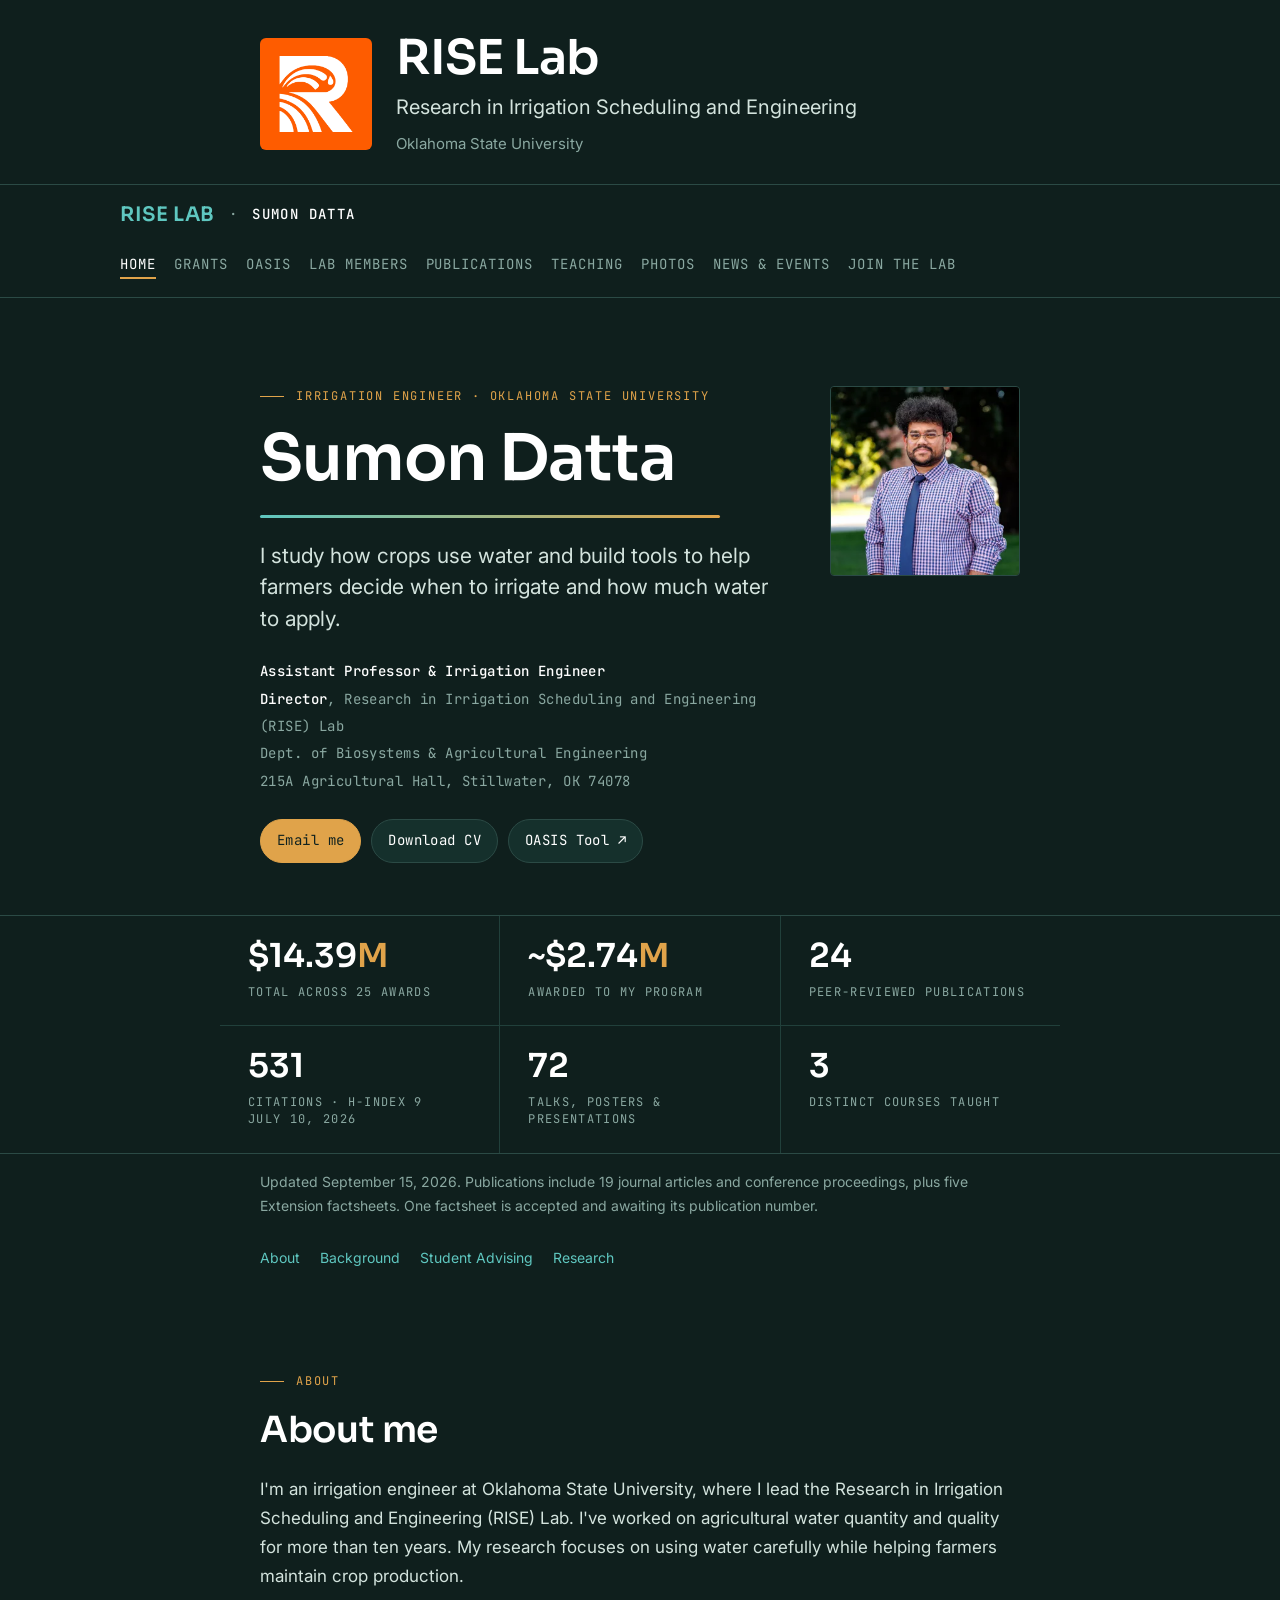
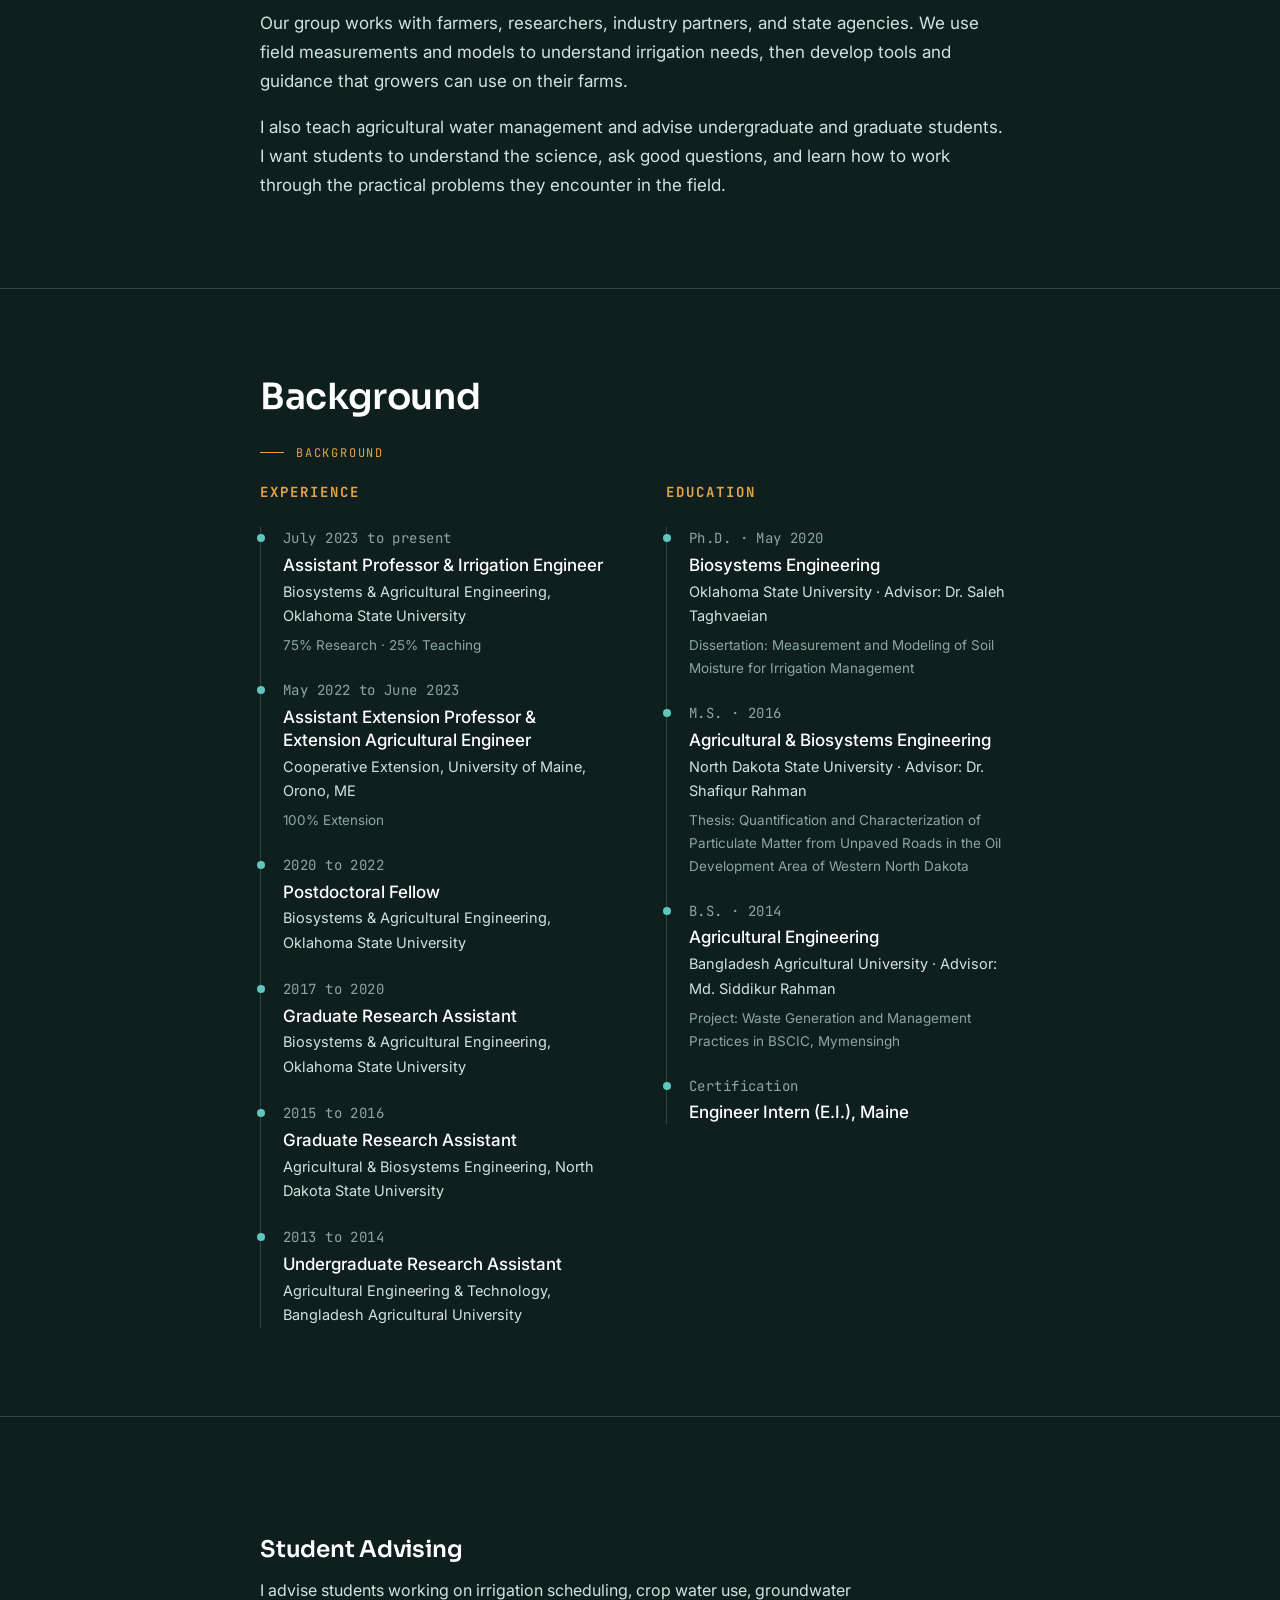
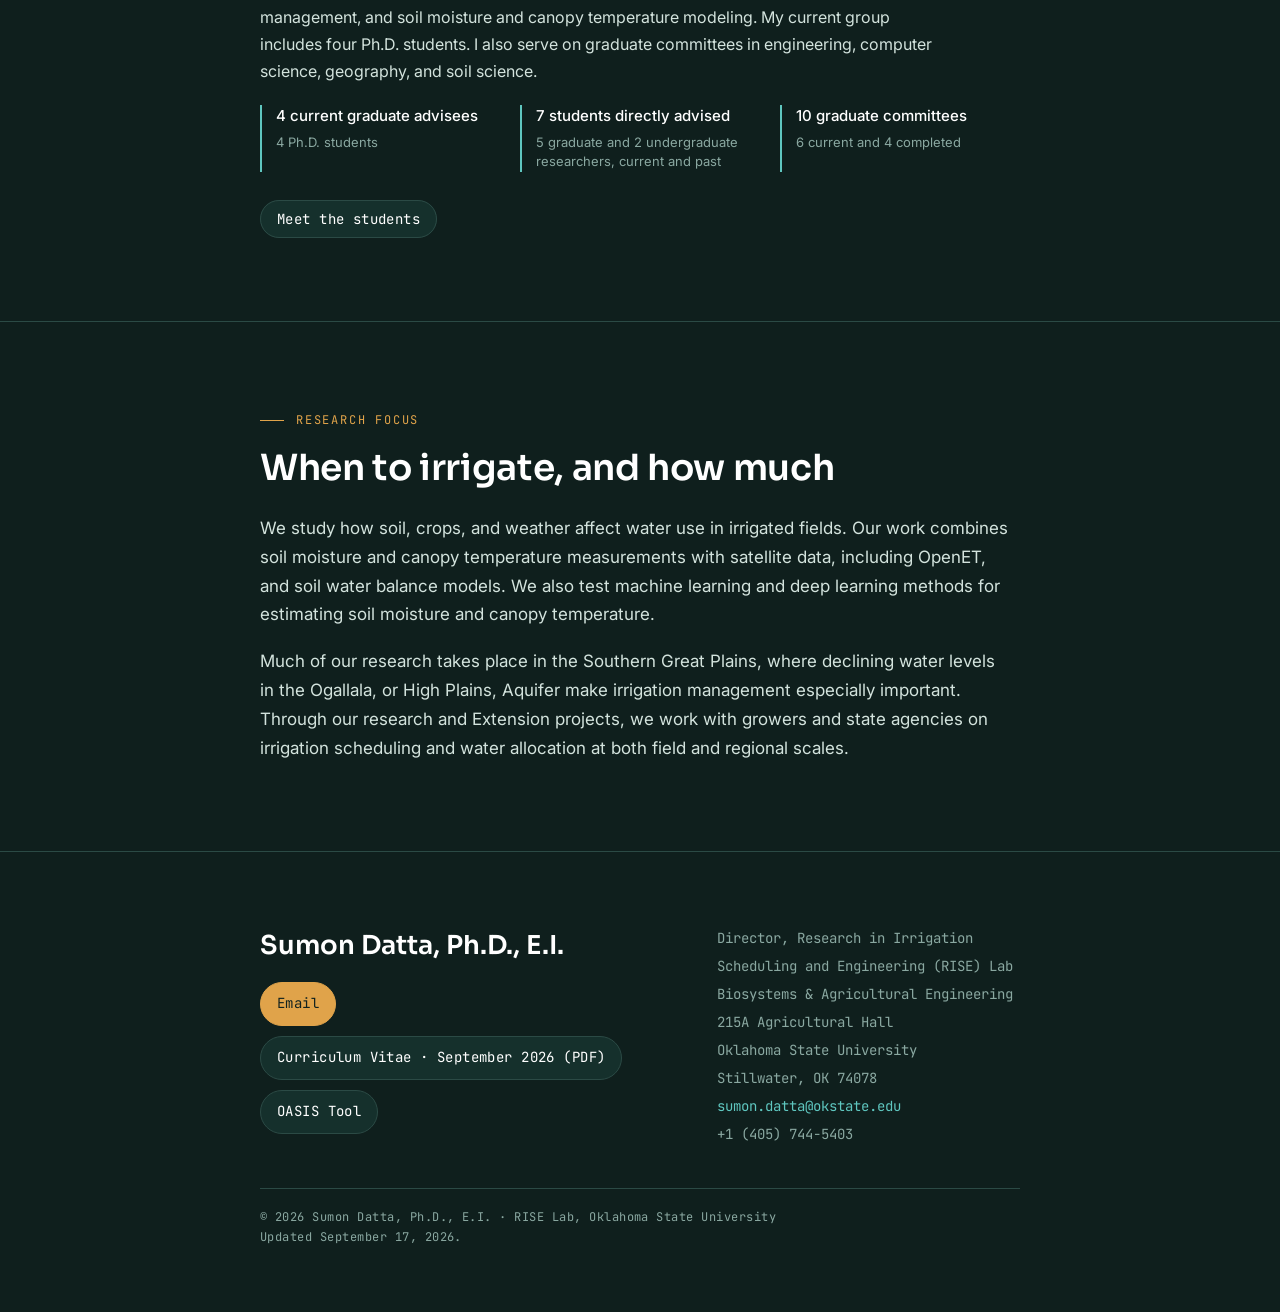
==== commit ed9596ca: "Add files via upload" ====
--- a/index.html
+++ b/index.html
@@ -2,233 +2,29 @@
 <html lang="en">
 <head>
 <meta charset="UTF-8" />
+<!-- Google tag (gtag.js) -->
+<script async src="https://www.googletagmanager.com/gtag/js?id=G-CRK8LJ3YY7"></script>
+<script>
+  window.dataLayer = window.dataLayer || [];
+  function gtag(){dataLayer.push(arguments);}
+  gtag('js', new Date());
+  gtag('config', 'G-CRK8LJ3YY7');
+</script>
 <meta name="viewport" content="width=device-width, initial-scale=1" />
 <meta name="color-scheme" content="dark" />
 <meta name="theme-color" content="#0f1f1d" />
 <meta name="author" content="Sumon Datta" />
 <link rel="icon" type="image/png" sizes="400x400" href="assets/brand/rise-logo-orange.png" />
-<title>Sumon Datta | RISE Lab | Oklahoma State University</title>
-<meta name="description" content="Sumon Datta, Assistant Professor and Irrigation Engineer at Oklahoma State University. Research, students, publications, and the OASIS irrigation scheduling tool." />
+<title>Home | RISE Lab | Sumon Datta</title>
+<meta name="description" content="Meet Sumon Datta, Director of RISE Lab at Oklahoma State University. Background, student advising, research, CV, and contact details." />
 
-<!--
-  HOW TO EDIT: everything is in this one file. Find a section by its
-  comment (e.g. SECTION: GRANTS) and edit the text. All colours, fonts
-  and spacing live in the :root block of <style>. No build step. Just
-  save and re-upload to your repo.
--->
+<!-- Edit this page directly. Shared styles: assets/site.css. Keep the Google Analytics tag on every page. -->
 
 <link rel="preconnect" href="https://fonts.googleapis.com" />
 <link rel="preconnect" href="https://fonts.gstatic.com" crossorigin />
 <link href="https://fonts.googleapis.com/css2?family=Sora:wght@400;500;600;700&family=Inter:wght@400;500;600&family=JetBrains+Mono:wght@400;500&display=swap" rel="stylesheet" />
 
-<style>
-  :root{
-    --bg:#0f1f1d;--surface:#15302c;--text:#ffffff;--text-2:#d3e3dd;--muted:#8aa8a1;
-    --accent:#e0a34a;--accent-2:#5fc7c0;--line:#2b4a45;--line-2:#21403b;--link:#5fc7c0;
-    --btn-bg:#e0a34a;--btn-text:#11221f;--invert-bg:#193733;--invert-text:#e6f0ec;--invert-muted:#9ec0b9;--invert-accent:#e0a34a;
-    --display:'Sora',system-ui,sans-serif;--body:'Inter',system-ui,sans-serif;--mono:'JetBrains Mono',ui-monospace,monospace;
-    --display-weight:600;--content:840px;--pad:clamp(22px,5vw,40px);--radius:8px;--radius-lg:12px;
-  }
-
-  *{box-sizing:border-box;}
-  html{scroll-behavior:smooth;background:#0f1f1d;}
-  body{margin:0;background:var(--bg);color:var(--text-2);font-family:var(--body);font-size:17px;line-height:1.7;-webkit-font-smoothing:antialiased;text-rendering:optimizeLegibility;}
-  @media (prefers-reduced-motion:reduce){html{scroll-behavior:auto;}*{animation:none!important;transition:none!important;}}
-  a{color:var(--link);text-decoration:none;}
-  a:hover{opacity:.72;}
-  a:focus-visible,button:focus-visible{outline:2px solid var(--accent);outline-offset:3px;border-radius:2px;}
-  .wrap{max-width:var(--content);margin:0 auto;padding:0 var(--pad);}
-  .lab-masthead{padding:32px 0 28px;border-bottom:1px solid var(--line);}
-  .lab-masthead-inner{display:flex;align-items:center;gap:24px;}
-  .lab-masthead-logo{display:block;flex:none;width:112px;height:112px;border-radius:6px;}
-  .lab-masthead-copy{min-width:0;}
-  .lab-masthead-name{font-family:var(--display);font-size:clamp(32px,6vw,48px);font-weight:600;line-height:1.1;color:var(--text);letter-spacing:-.02em;margin:0 0 8px;}
-  .lab-masthead-fullname{font-size:clamp(17px,2.5vw,20px);line-height:1.4;color:var(--text-2);max-width:36ch;margin:0 0 10px;}
-  .lab-affiliation{font-size:15px;color:var(--muted);margin:0;}
-  @media(max-width:560px){.lab-masthead-inner{align-items:flex-start;gap:16px;}.lab-masthead-logo{width:72px;height:72px;}.lab-masthead-fullname{font-size:16px;}}
-
-  .eyebrow{font-family:var(--mono);font-size:12px;letter-spacing:.15em;text-transform:uppercase;color:var(--accent);margin:0 0 18px;display:flex;align-items:center;gap:12px;}
-  .eyebrow::before{content:"";width:24px;height:1px;background:currentColor;flex:none;}
-
-  .bar{position:sticky;top:0;z-index:50;background:var(--bg);border-bottom:1px solid var(--line);}
-  .bar-inner{max-width:var(--content);margin:0 auto;padding:13px var(--pad);display:flex;align-items:center;justify-content:space-between;gap:18px;}
-  .brand{font-family:var(--mono);font-size:12.5px;letter-spacing:.1em;color:var(--text);text-transform:uppercase;white-space:nowrap;}
-  .brand b{font-weight:500;}
-  .brand{display:flex;align-items:center;gap:14px;}
-  .lab-name{font-family:var(--display);font-size:20px;font-weight:600;letter-spacing:.03em;color:var(--accent-2);}
-  .brand-divider{color:var(--muted);}
-  nav.menu{display:flex;gap:18px;}
-  nav.menu a{font-family:var(--mono);font-size:11.5px;letter-spacing:.07em;text-transform:uppercase;color:var(--muted);white-space:nowrap;}
-  nav.menu a:hover{color:var(--text);opacity:1;}
-  .bar-inner{flex-wrap:wrap;}
-  nav.menu{width:100%;overflow-x:auto;padding:3px 0 5px;gap:20px;}
-  nav.menu a{font-size:14px;}
-  .skip-link{position:fixed;top:-100px;left:16px;z-index:300;background:var(--accent);color:var(--bg);padding:12px 18px;}
-  .skip-link:focus{top:12px;}
-  section,footer{scroll-margin-top:115px;}
-
-  .hero{padding:clamp(44px,8vw,88px) 0 clamp(30px,5vw,52px);}
-  .hero-grid{display:grid;grid-template-columns:1fr auto;gap:clamp(24px,4vw,44px);align-items:start;}
-  @media (max-width:720px){ .hero-grid{grid-template-columns:1fr;} }
-  .hero h1{font-family:var(--display);font-weight:var(--display-weight);font-size:clamp(42px,8vw,72px);line-height:1;letter-spacing:-.015em;color:var(--text);margin:0;}
-  .waterline{height:3px;background:linear-gradient(90deg,var(--accent-2),var(--accent));border-radius:2px;margin:20px 0 22px;max-width:460px;width:0;animation:fill 1.05s cubic-bezier(.2,.7,.2,1) .12s forwards;}
-  @keyframes fill{to{width:100%;}}
-  @media (prefers-reduced-motion:reduce){ .waterline{width:100%;} }
-  .lede{font-size:clamp(18px,2.3vw,21px);line-height:1.5;color:var(--text-2);max-width:45ch;margin:0 0 24px;}
-  .role-line{font-family:var(--mono);font-size:12.5px;letter-spacing:.03em;color:var(--muted);line-height:1.95;margin:0 0 24px;}
-  .role-line strong{color:var(--text);font-weight:500;}
-  .chips{display:flex;flex-wrap:wrap;gap:10px;}
-  .chip{font-family:var(--mono);font-size:12.5px;letter-spacing:.03em;border:1px solid var(--line);border-radius:999px;padding:9px 16px;color:var(--text);background:var(--surface);transition:.2s;}
-  .chip:hover{border-color:var(--accent-2);color:var(--accent-2);opacity:1;}
-  .chip.solid{background:var(--btn-bg);color:var(--btn-text);border-color:var(--btn-bg);}
-  .chip.solid:hover{opacity:.88;color:var(--btn-text);}
-  .portrait{width:clamp(150px,20vw,190px);height:clamp(150px,20vw,190px);border-radius:4px;object-fit:cover;border:1px solid var(--line);}
-
-  .ledger{border-top:1px solid var(--line);border-bottom:1px solid var(--line);}
-  .ledger .grid{max-width:var(--content);margin:0 auto;display:grid;grid-template-columns:repeat(3,1fr);gap:1px;background:var(--line-2);}
-  @media (max-width:560px){ .ledger .grid{grid-template-columns:repeat(2,1fr);} }
-  .stat{background:var(--bg);padding:24px clamp(18px,3vw,28px);}
-  .stat .num{font-family:var(--display);font-weight:var(--display-weight);font-size:clamp(26px,3.4vw,33px);color:var(--text);line-height:1;}
-  .stat .num span{color:var(--accent);}
-  .stat .lab{font-family:var(--mono);font-size:10.5px;letter-spacing:.11em;text-transform:uppercase;color:var(--muted);margin-top:11px;line-height:1.45;}
-  .advising-summary{padding-top:30px;padding-bottom:32px;}
-  .advising-summary h2{font-family:var(--display);font-weight:600;color:var(--text);font-size:23px;line-height:1.3;margin:0 0 12px;}
-  .advising-summary p{font-size:16px;max-width:68ch;margin:0 0 20px;}
-  .advising-stats{display:grid;grid-template-columns:repeat(3,minmax(0,1fr));gap:20px;margin:0;}
-  .advising-stats>div{min-width:0;border-left:2px solid var(--accent-2);padding-left:14px;}
-  .advising-stats dt{color:var(--text);font-weight:500;font-size:15px;line-height:1.5;}
-  .advising-stats dd{font-size:13px;color:var(--muted);line-height:1.5;margin:5px 0 0;}
-  @media(max-width:560px){.advising-stats{grid-template-columns:1fr;gap:14px;}}
-
-  section{padding:clamp(50px,7vw,88px) 0;border-bottom:1px solid var(--line);}
-  .sec-title{font-family:var(--display);font-weight:var(--display-weight);font-size:clamp(27px,3.6vw,36px);line-height:1.1;letter-spacing:-.01em;color:var(--text);margin:0 0 26px;max-width:26ch;}
-  .prose p{margin:0 0 18px;max-width:68ch;}
-  .prose p:last-child{margin-bottom:0;}
-  .note{color:var(--muted);font-size:15px;margin:-8px 0 6px;max-width:68ch;}
-
-  .group-label{font-family:var(--mono);font-size:11.5px;letter-spacing:.13em;text-transform:uppercase;color:var(--accent);margin:34px 0 14px;padding-bottom:10px;border-bottom:1px solid var(--line);}
-
-  .entry{display:grid;grid-template-columns:64px 1fr;gap:18px;padding:18px 0;border-bottom:1px solid var(--line-2);}
-  .entry:last-child{border-bottom:0;}
-  .entry .yr{font-family:var(--mono);font-size:13px;color:var(--muted);padding-top:2px;}
-  .entry .ttl{font-weight:500;color:var(--text);line-height:1.4;}
-  .entry .meta{font-family:var(--mono);font-size:12px;letter-spacing:.02em;color:var(--muted);margin-top:7px;line-height:1.75;}
-  .entry .meta .role{color:var(--accent-2);}
-  .entry .meta .amt{color:var(--text-2);}
-  .entry .desc{font-size:15.5px;color:var(--text-2);margin-top:9px;max-width:70ch;}
-  @media (max-width:560px){ .entry{grid-template-columns:1fr;gap:5px;} .entry .yr{padding-top:0;} }
-
-  ol.pubs{list-style:decimal;margin:0;padding-left:38px;}
-  ol.pubs li{padding:16px 0 16px 8px;border-bottom:1px solid var(--line-2);}
-  ol.pubs li:last-child{border-bottom:0;}
-  ol.pubs li::marker,.numbered-entries>li::marker{font-family:var(--mono);font-size:14px;color:var(--accent);}
-  .numbered-entries{list-style:decimal;margin:0;padding-left:38px;}
-  .numbered-entries>li{padding-left:8px;border-bottom:1px solid var(--line-2);}
-  .numbered-entries>li:last-child{border-bottom:0;}
-  .numbered-entries .entry{border-bottom:0;}
-  .numbered-entries .entry>*{min-width:0;}
-  .pub-t{color:var(--text);font-weight:500;}
-  .pub-a{font-size:15px;color:var(--text-2);}
-  .pub-v{font-family:var(--mono);font-size:12px;color:var(--muted);margin-top:5px;letter-spacing:.01em;}
-  .pub-v a{color:var(--link);}
-
-  .cards{display:grid;grid-template-columns:repeat(2,1fr);gap:16px;}
-  @media (max-width:640px){ .cards{grid-template-columns:1fr;} }
-  .card{background:var(--surface);border:1px solid var(--line);border-radius:6px;padding:22px;}
-  .student-photo{display:block;width:100%;height:auto;aspect-ratio:4/3;object-fit:cover;object-position:50% 25%;border-radius:4px;margin:0 0 20px;}
-  .student-photo.jacob{object-position:50% 20%;}
-  .student-photo.satheesh{object-position:50% 0%;}
-  .card{min-width:0;}
-  .card h4{margin:0;font-family:var(--display);font-weight:var(--display-weight);font-size:20px;color:var(--text);line-height:1.2;}
-  .card .deg{font-family:var(--mono);font-size:11.5px;letter-spacing:.05em;text-transform:uppercase;color:var(--accent);margin:8px 0 13px;}
-  .card p{margin:0;font-size:15px;color:var(--text-2);}
-  .card .status{margin-top:12px;font-size:13.5px;color:var(--muted);font-style:italic;}
-
-  .two-col{display:grid;grid-template-columns:1fr 1fr;gap:clamp(28px,5vw,52px);}
-  @media (max-width:720px){ .two-col{grid-template-columns:1fr;} }
-  .tl h3{font-family:var(--mono);font-size:12px;letter-spacing:.14em;text-transform:uppercase;color:var(--accent);margin:0 0 22px;}
-  .tl-item{padding:0 0 22px 22px;border-left:1px solid var(--line);position:relative;}
-  .tl-item:last-child{padding-bottom:0;}
-  .tl-item::before{content:"";position:absolute;left:-4.5px;top:7px;width:8px;height:8px;border-radius:50%;background:var(--accent-2);}
-  .tl-when{font-family:var(--mono);font-size:11.5px;color:var(--muted);letter-spacing:.03em;}
-  .tl-what{font-weight:500;color:var(--text);margin-top:3px;line-height:1.35;}
-  .tl-where{font-size:14.5px;color:var(--text-2);margin-top:3px;}
-  .tl-note{font-size:13.5px;color:var(--muted);margin-top:5px;}
-
-  .feature{background:var(--invert-bg);color:var(--invert-text);border-radius:8px;padding:clamp(28px,5vw,44px);}
-  .feature .eyebrow{color:var(--invert-accent);}
-  .feature h3{font-family:var(--display);font-weight:var(--display-weight);font-size:clamp(23px,3.2vw,31px);color:var(--invert-text);margin:0 0 14px;line-height:1.12;}
-  .feature p{margin:0 0 20px;max-width:64ch;color:var(--invert-text);}
-  .feature .ftmeta{font-family:var(--mono);font-size:12px;letter-spacing:.04em;color:var(--invert-muted);margin:0 0 22px;line-height:1.7;}
-  .feature .chip{background:transparent;border:1px solid var(--invert-muted);color:var(--invert-text);}
-  .feature .chip:hover{border-color:var(--invert-accent);color:var(--invert-accent);}
-
-  .join{background:var(--surface);border:1px solid var(--line);border-radius:8px;padding:clamp(28px,5vw,44px);}
-  .join h3{font-family:var(--display);font-weight:var(--display-weight);font-size:clamp(23px,3.2vw,31px);color:var(--text);margin:0 0 14px;line-height:1.12;}
-  .join p{max-width:66ch;}
-
-  .sponsors{display:grid;grid-template-columns:repeat(3,minmax(0,1fr));gap:16px;margin-top:26px;}
-  .sponsor-card{display:flex;flex-direction:column;gap:10px;min-width:0;color:var(--text-2);font-size:14px;line-height:1.5;}
-  .sponsor-card.wide{grid-column:span 2;}
-  .logo-well{display:flex;align-items:center;justify-content:center;background:#fff;border-radius:6px;padding:15px;width:100%;height:110px;overflow:hidden;}
-  .logo-well img{display:block;width:100%;height:80px;object-fit:contain;}
-  .logo-well img.osu{max-width:164px;}
-  .logo-well img.ars{max-width:236px;}
-  .logo-well img.kansas{object-fit:cover;}
-  .sponsor-label{padding:0 2px;}
-  @media(max-width:600px){.sponsors{grid-template-columns:repeat(2,minmax(0,1fr));gap:16px 12px;}}
-
-  footer{padding:clamp(44px,6vw,72px) 0 64px;}
-  .foot-grid{display:grid;grid-template-columns:1.4fr 1fr;gap:32px;align-items:start;}
-  @media (max-width:640px){ .foot-grid{grid-template-columns:1fr;} }
-  footer .fname{font-family:var(--display);font-weight:var(--display-weight);font-size:26px;color:var(--text);margin:0 0 14px;}
-  footer .contact{font-family:var(--mono);font-size:13px;color:var(--muted);line-height:2;}
-  footer .contact a{color:var(--link);}
-  .colophon{font-family:var(--mono);font-size:11px;letter-spacing:.04em;color:var(--muted);margin-top:40px;padding-top:18px;border-top:1px solid var(--line);}
-  .gnote{color:var(--muted);font-size:15px;margin:-8px 0 24px;max-width:68ch;}
-  .gallery{display:grid;grid-template-columns:repeat(auto-fill,minmax(200px,1fr));gap:12px;}
-  .gtile{position:relative;border:1px solid var(--line);border-radius:8px;overflow:hidden;background:var(--surface);cursor:pointer;aspect-ratio:4/3;padding:0;}
-  .gtile img{width:100%;height:100%;object-fit:cover;display:block;transition:transform .4s ease;}
-  .gtile:hover img{transform:scale(1.05);}
-  .gtile:focus-visible{outline:2px solid var(--accent);outline-offset:2px;}
-  .gcap{position:absolute;left:0;right:0;bottom:0;padding:24px 12px 10px;background:linear-gradient(to top,rgba(6,17,15,.93),rgba(6,17,15,0));color:var(--text-2);font-family:var(--mono);font-size:11px;letter-spacing:.02em;line-height:1.4;text-align:left;opacity:0;transform:translateY(6px);transition:.25s;}
-  .gtile:hover .gcap,.gtile:focus-visible .gcap{opacity:1;transform:translateY(0);}
-  @media (hover:none){ .gcap{opacity:1;transform:none;} }
-  .lightbox{position:fixed;inset:0;z-index:200;background:rgba(6,15,14,.96);display:none;align-items:center;justify-content:center;padding:24px;border:0;margin:0;width:100%;height:100%;max-width:none;max-height:none;color:var(--text);}
-  .lightbox[open]{display:flex;}
-  .lightbox::backdrop{background:rgba(6,15,14,.94);}
-  .lb-fig{margin:0;max-width:1100px;width:100%;display:flex;flex-direction:column;align-items:center;}
-  .lb-fig img{max-width:100%;max-height:80vh;border-radius:6px;border:1px solid var(--line);}
-  .lb-cap{font-family:var(--mono);font-size:12px;color:var(--text-2);margin-top:14px;text-align:center;letter-spacing:.02em;}
-  .lb-close{position:absolute;top:18px;right:20px;background:transparent;border:1px solid var(--invert-muted);color:var(--text);border-radius:999px;width:40px;height:40px;font-size:22px;line-height:1;cursor:pointer;}
-  .lb-close:hover{border-color:var(--accent);color:var(--accent);}
-  .brand,.role-line,.chip,.group-label,.entry .meta,.card .deg,.tl h3,.tl-when,.feature .ftmeta,footer .contact,.lb-cap{font-size:14px;}
-  .eyebrow,.stat .lab,.pub-v,.gcap,.colophon{font-size:12px;}
-  .card p,.entry .desc{font-size:16px;}
-  .hero-grid>*{min-width:0;}
-  .hero h1{font-size:clamp(36px,7vw,64px);line-height:1.1;}
-  .card h4,.pub-v a,.ttl{overflow-wrap:anywhere;}
-  .foot-grid>*{min-width:0;}
-  .snapshot{max-width:var(--content);margin:0 auto;padding:16px var(--pad) 0;color:var(--muted);font-size:14px;}
-  .gcap{opacity:1;transform:none;}
-  @media (max-width:380px){.gallery{grid-template-columns:1fr;}}
-  .news-list{list-style:none;margin:0;padding:0;}
-  .news-item{display:grid;grid-template-columns:145px minmax(0,1fr);gap:22px;padding:19px 0;border-bottom:1px solid var(--line-2);}
-  .news-date{font-family:var(--mono);font-size:13px;color:var(--muted);padding-top:3px;}
-  .news-title{font-family:var(--body);font-size:17px;line-height:1.6;color:var(--text);font-weight:500;margin:0;overflow-wrap:anywhere;}
-  .news-links{display:flex;flex-wrap:wrap;gap:16px;margin:5px 0 0;font-size:14px;}
-  .news-archive{margin-top:20px;}
-  .news-archive[hidden]{display:none;}
-  .news-archive>summary{display:list-item;width:fit-content;padding:10px 18px;border:1px solid var(--accent-2);border-radius:6px;color:var(--link);font-family:var(--body);font-size:16px;cursor:pointer;margin-left:18px;}
-  .news-archive>summary::marker{color:var(--link);}
-  summary:focus-visible{outline:2px solid var(--accent);outline-offset:4px;}
-  .news-archive>summary .when-open{display:none;}
-  .news-archive[open]>summary .when-open{display:inline;}
-  .news-archive[open]>summary .when-closed{display:none;}
-  .news-status{font-size:14px;color:var(--muted);margin:20px 0 0;}
-  .news-status:empty{display:none;}
-  @media(max-width:560px){.news-item{grid-template-columns:1fr;gap:4px;}.news-date{padding-top:0;}}
-</style>
+<link rel="stylesheet" href="assets/site.css" />
 </head>
 <body>
 <a class="skip-link" href="#main">Skip to content</a>
@@ -247,23 +43,21 @@
 <!-- TOP BAR -->
 <header class="bar">
   <div class="bar-inner">
-    <div class="brand"><a class="lab-name" href="#lab">RISE Lab</a><span class="brand-divider" aria-hidden="true">·</span><b>Sumon Datta</b></div>
-    <nav class="menu" aria-label="Section navigation">
-      <a href="#news">News &amp; Updates</a>
-      <a href="#about">About</a>
-      <a href="#research">Research</a>
-      <a href="#grants">Grants</a>
-      <a href="#publications">Publications</a>
-      <a href="#lab">Lab</a>
-      <a href="#gallery">Photos</a>
-      <a href="#teaching">Teaching</a>
-      <a href="#sponsors">Funders</a>
-      <a href="#cv">CV</a>
+    <div class="brand"><a class="lab-name" href="index.html">RISE Lab</a><span class="brand-divider" aria-hidden="true">·</span><b>Sumon Datta</b></div>
+    <nav class="menu" aria-label="Main navigation">
+      <a href="index.html" aria-current="page">Home</a>
+      <a href="grants.html">Grants</a>
+      <a href="oasis.html">OASIS</a>
+      <a href="lab.html">Lab Members</a>
+      <a href="publications.html">Publications</a>
+      <a href="teaching.html">Teaching</a>
+      <a href="photos.html">Photos</a>
+      <a href="news.html">News &amp; Events</a>
+      <a href="join.html">Join the Lab</a>
     </nav>
   </div>
 </header>
 
-<!-- HERO -->
 <main id="main">
 <div class="hero">
   <div class="wrap hero-grid">
@@ -301,29 +95,11 @@
 </div>
 
 <p class="snapshot">Updated September 15, 2026. Publications include 19 journal articles and conference proceedings, plus five Extension factsheets. One factsheet is accepted and awaiting its publication number.</p>
-<div class="wrap advising-summary" aria-labelledby="advising-title">
-  <h2 id="advising-title">Student Advising</h2>
-  <p>I advise students working on irrigation scheduling, crop water use, groundwater management, and soil moisture and canopy temperature modeling. My current group includes four Ph.D. students. I also serve on graduate committees in engineering, computer science, geography, and soil science.</p>
-  <dl class="advising-stats">
-    <div><dt>4 current graduate advisees</dt><dd>4 Ph.D. students</dd></div>
-    <div><dt>7 students directly advised</dt><dd>5 graduate and 2 undergraduate researchers, current and past</dd></div>
-    <div><dt>10 graduate committees</dt><dd>6 current and 4 completed</dd></div>
-  </dl>
-</div>
-<!-- SECTION: NEWS -->
-<section id="news" aria-labelledby="news-title">
-  <div class="wrap">
-    <p class="eyebrow">From the lab</p>
-    <h2 class="sec-title" id="news-title">News &amp; Updates</h2>
-    <ul class="news-list" id="news-list"></ul>
-    <details class="news-archive" id="news-archive" hidden>
-      <summary><span class="when-closed">See more</span><span class="when-open">See less</span><span id="news-older-count"></span></summary>
-      <ul class="news-list" id="news-older"></ul>
-    </details>
-    <p class="news-status" id="news-status" role="status"></p>
-  </div>
-</section>
-<!-- SECTION: ABOUT -->
+<nav class="wrap home-sections" aria-label="On this page">
+  <a href="#about">About</a><a href="#background">Background</a>
+  <a href="#advising">Student Advising</a><a href="#research">Research</a>
+</nav>
+
 <section id="about">
   <div class="wrap">
     <p class="eyebrow">About</p>
@@ -336,208 +112,8 @@
   </div>
 </section>
 
-<!-- SECTION: RESEARCH -->
-<section id="research">
-  <div class="wrap">
-    <p class="eyebrow">Research Focus</p>
-    <h2 class="sec-title">When to irrigate, and how much</h2>
-    <div class="prose">
-      <p>We study how soil, crops, and weather affect water use in irrigated fields. Our work combines soil moisture and canopy temperature measurements with satellite data, including OpenET, and soil water balance models. We also test machine learning and deep learning methods for estimating soil moisture and canopy temperature.</p>
-      <p>Much of our research takes place in the Southern Great Plains, where declining water levels in the Ogallala, or High Plains, Aquifer make irrigation management especially important. Through our research and Extension projects, we work with growers and state agencies on irrigation scheduling and water allocation at both field and regional scales.</p>
-    </div>
-  </div>
-</section>
-
-<!-- SECTION: GRANTS -->
-<section id="grants">
-  <div class="wrap">
-    <p class="eyebrow">Grants &amp; Contracts</p>
-    <h2 class="sec-title">$14.39M across 25 research awards</h2>
-    <p class="note">Each amount shows the total award, followed by my program's share in parentheses. Awards since I joined the OSU faculty in July 2023 total $13.34M, with approximately $2.26M to my program. Start dates are noted for awarded projects that have not yet begun.</p>
-    <p class="group-label">Oklahoma State University · 2023 to present</p>
-    <ol class="numbered-entries" reversed start="25">
-      <li>
-        <div class="entry"><div class="yr">2026</div><div><div class="ttl">Improving Water Use Efficiency of Mature Pecan Trees for Small and Medium-Sized Farms</div><div class="meta">USDA NIFA AFRI Foundational and Applied Sciences Program · <span class="role">Co-PI</span> · 11/2026 to 11/2029 · <span class="amt">$590,735 (~$295,000)</span> · Awarded; starts November 2026</div></div></div>
-      </li>
-      <li>
-        <div class="entry"><div class="yr">2026</div><div><div class="ttl">Developing Scientific Variable Irrigation Strategies to Increase Water Use Efficiency of Sorghum in Oklahoma</div><div class="meta">Oklahoma Sorghum Checkoff · <span class="role">Lead PI</span> · 10/2026 to 9/2029 · <span class="amt">$60,000 ($60,000)</span> · Awarded; starts October 2026</div></div></div>
-      </li>
-      <li>
-        <div class="entry"><div class="yr">2026</div><div><div class="ttl">Integrating In-field Soil Moisture and Canopy Temperature Data to Improve Cotton Irrigation Efficiency and Water Productivity in the Southwestern US</div><div class="meta">USDA NIFA AFRI Foundational and Applied Sciences Program · <span class="role">Lead PI</span> · 9/2026 to 9/2029 · <span class="amt">$588,000 ($527,000)</span></div></div></div>
-      </li>
-      <li>
-        <div class="entry"><div class="yr">2026</div><div><div class="ttl">Regional Forecasting of Evapotranspiration and Crop Water Demand Using OpenET, GraphCast Weather Predictions, and NISAR Soil Moisture Observations</div><div class="meta">NASA A8 Water Resources Program · <span class="role">Co-PI</span> · 6/2026 to 5/2029 · <span class="amt">$900,000 ($234,825)</span></div></div></div>
-      </li>
-      <li>
-        <div class="entry"><div class="yr">2026</div><div><div class="ttl">Scaling a Data-Driven Decision-Support Platform for Irrigation Scheduling to Improve Water Conservation in the Ogallala Aquifer Region</div><div class="meta">Ogallala Aquifer Program · <span class="role">Co-PI</span> · 1/2027 to 12/2028 · <span class="amt">$79,898 ($79,898)</span> · Awarded; starts January 2027</div></div></div>
-      </li>
-      <li>
-        <div class="entry"><div class="yr">2026</div><div><div class="ttl">Producer Attitudes Towards Groundwater Conservation Policies and Programs in the High Plains Aquifer Region</div><div class="meta">USDA NIFA AFRI Foundational &amp; Applied Sciences · <span class="role">Co-PI</span> · 5/2026 to 4/2029 · <span class="amt">$649,946 ($12,857)</span></div></div></div>
-      </li>
-      <li>
-        <div class="entry"><div class="yr">2026</div><div><div class="ttl">Deployment and Testing of the Oklahoma Agricultural Scientific Irrigation Scheduler: OASIS Tool</div><div class="meta">Oklahoma Mesonet · <span class="role">Lead PI</span> · 10/2025 to 12/2027 · <span class="amt">$41,940 ($41,940)</span></div></div></div>
-      </li>
-      <li>
-        <div class="entry"><div class="yr">2026</div><div><div class="ttl">Data-driven Canopy Temperature Modeling for Irrigated Cotton: Phase III: Field Testing &amp; OASIS Integration</div><div class="meta">Cotton Incorporated Core Research Program · <span class="role">Lead PI</span> · 1/2026 to 12/2026 · <span class="amt">$20,000 ($20,000)</span></div></div></div>
-      </li>
-      <li>
-        <div class="entry"><div class="yr">2026</div><div><div class="ttl">Field-scale Sensor-informed Water Allocation for Sustainable Cotton Production in the Lugert-Altus Irrigation District</div><div class="meta">Cotton Incorporated: Oklahoma State Support Committee · <span class="role">Lead PI</span> · 1/2026 to 12/2026 · <span class="amt">$14,200 ($14,200)</span></div></div></div>
-      </li>
-      <li>
-        <div class="entry"><div class="yr">2026</div><div><div class="ttl">Expanding the OASIS Tool to Kansas Farmers</div><div class="meta">Kansas Water Institute, Kansas State University · <span class="role">Lead PI</span> · 1/2026 to 12/2027 · <span class="amt">$46,094 ($46,094)</span></div></div></div>
-      </li>
-      <li>
-        <div class="entry"><div class="yr">2026</div><div><div class="ttl">TxSIS: Texas Scientific Irrigation Scheduler: Expanding OASIS for West Texas Farmers</div><div class="meta">Davis College Water Center, Texas Tech University · <span class="role">Lead PI</span> · 1/2026 to 12/2027 · <span class="amt">$46,094 ($46,094)</span></div></div></div>
-      </li>
-      <li>
-        <div class="entry"><div class="yr">2025</div><div><div class="ttl">Water Meters for Smart Savings and Conservation? Examining Water Meters as a Tool for Sustainable Irrigation in Oklahoma's Rural Communities</div><div class="meta">OSU Rural Renewal Initiative · <span class="role">Co-PI</span> · 1/2025 to 12/2027 · <span class="amt">$90,000 ($8,000)</span></div></div></div>
-      </li>
-      <li>
-        <div class="entry"><div class="yr">2025</div><div><div class="ttl">Cost-effective Edge Sensors: Resourcing AI for Irrigation Networks (CES-RAIN)</div><div class="meta">OSU CEAT ERSF Seed Grant · <span class="role">Co-PI</span> · 8/2025 to 7/2026 · <span class="amt">$25,000 ($0)</span></div></div></div>
-      </li>
-      <li>
-        <div class="entry"><div class="yr">2025</div><div><div class="ttl">Sustainable Irrigation and Climate Adaptation in the Southern High Plains: A Satellite-Enabled and Peer-Led Model</div><div class="meta">USDA NIFA AFRI Sustainable Agricultural Systems · <span class="role">Co-PI</span> · 2/2025 to 1/2030 · <span class="amt">$10,000,000 ($744,897)</span></div></div></div>
-      </li>
-      <li>
-        <div class="entry"><div class="yr">2025</div><div><div class="ttl">Deployment of the Advanced Autonomous Oklahoma Irrigation Planner</div><div class="meta">Oklahoma Mesonet Products Development Fund · <span class="role">Lead PI</span> · 1/2025 to 9/2025 · <span class="amt">$18,000 ($18,000)</span></div></div></div>
-      </li>
-      <li>
-        <div class="entry"><div class="yr">2025</div><div><div class="ttl">Data-driven Canopy Temperature Modeling for Irrigated Cotton: Phase II: Evaluation of Instrumentation Requirements</div><div class="meta">Cotton Incorporated Core Funding · <span class="role">Lead PI</span> · 1/2025 to 12/2025 · <span class="amt">$20,000 ($20,000)</span></div></div></div>
-      </li>
-      <li>
-        <div class="entry"><div class="yr">2024</div><div><div class="ttl">Investigating Changes in Consumptive Water Use in Furrow and Subsurface Drip Irrigated Cotton Fields</div><div class="meta">USGS 104b · <span class="role">Lead PI</span> · 9/2024 to 8/2025 · <span class="amt">$24,995 ($24,995)</span></div></div></div>
-      </li>
-      <li>
-        <div class="entry"><div class="yr">2024</div><div><div class="ttl">Data-driven Canopy Temperature Modeling for Irrigated Cotton: Phase I: Evaluation of State-of-the-art Approaches</div><div class="meta">Cotton Incorporated Core Funding · <span class="role">Lead PI</span> · 6/2024 to 12/2024 · <span class="amt">$13,998 ($13,998)</span></div></div></div>
-      </li>
-      <li>
-        <div class="entry"><div class="yr">2024</div><div><div class="ttl">Building an Advanced Autonomous Oklahoma Irrigation Planner</div><div class="meta">Oklahoma Mesonet Products Development Fund · <span class="role">Lead PI</span> · 5/2024 to 12/2024 · <span class="amt">$18,000 ($18,000)</span></div></div></div>
-      </li>
-      <li>
-        <div class="entry"><div class="yr">2024</div><div><div class="ttl">Oklahoma Master Irrigator Program and Ogallala Aquifer Study</div><div class="meta">Oklahoma Water Resources Board / Oklahoma Conservation Commission · <span class="role">Co-PI</span> · 1/2022 to 8/2024 · <span class="amt">$60,081 ($19,734)</span></div></div></div>
-      </li>
-      <li>
-        <div class="entry"><div class="yr">2024</div><div><div class="ttl">Comparison of Consumptive Water Use of Different Irrigation Systems in the Lugert-Altus Irrigation District</div><div class="meta">2024 OSU Buchanan Undergraduate Research Fund · <span class="role">Lead PI</span> · 1/2024 to 5/2024 · <span class="amt">$2,000 ($2,000)</span></div></div></div>
-      </li>
-      <li>
-        <div class="entry"><div class="yr">2024</div><div><div class="ttl">Annual Funding for Irrigation System Audits: Oklahoma Master Irrigator Program &amp; Mobile Irrigation Lab</div><div class="meta">Oklahoma Conservation Commission / Oklahoma Water Resources Board · <span class="role">Co-PI</span> · 1/2024 to 12/2024 · <span class="amt">$31,622 ($7,866)</span></div></div></div>
-      </li>
-    </ol>
-    <p class="group-label">University of Maine · 2022 to 2023</p>
-    <ol class="numbered-entries" reversed start="3">
-      <li>
-        <div class="entry"><div class="yr">2023</div><div><div class="ttl">Piloting Innovation in Wild Blueberry: Team WILD: Wild Blueberry Innovations Led by Data</div><div class="meta">Maine Technology Institute · <span class="role">Lead PI</span> · 5/2023 to 12/2026 · <span class="amt">$1,000,000 ($473,836)</span></div></div></div>
-      </li>
-      <li>
-        <div class="entry"><div class="yr">2023</div><div><div class="ttl">Socio-Economic and Environmental Analyses for Using Woody Biochar to Conserve Water and Sustain Agriculture in Maine</div><div class="meta">University of Maine Water Resources Research Institute · <span class="role">Co-PI</span> · 9/2023 to 8/2024 · <span class="amt">$40,000 ($2,000)</span></div></div></div>
-      </li>
-    </ol>
-    <p class="group-label">As a Graduate Student · Oklahoma State University</p>
-    <ol class="numbered-entries" reversed start="1">
-      <li>
-        <div class="entry"><div class="yr">2018</div><div><div class="ttl">Conserving Agricultural Water Resources Using Smart Technologies</div><div class="meta">USGS 104b · <span class="role">Co-PI</span> · 9/2018 to 8/2019 · <span class="amt">$5,000 ($5,000)</span></div></div></div>
-      </li>
-    </ol>
-  </div>
-</section>
-
-<!-- SECTION: PUBLICATIONS -->
-<section id="publications">
-  <div class="wrap">
-    <p class="eyebrow">Publications</p>
-    <h2 class="sec-title">Journal articles &amp; conference proceedings</h2>
-    <p class="note">19 peer-reviewed articles and proceedings, followed by five Extension factsheets.</p>
-    <ol class="pubs" reversed>
-      <li><div><span class="pub-t">Canopy Temperature Sensor Data Optimization for Irrigation Scheduling.</span> <span class="pub-a">Meadi, S., Kalayambakam Janardhan, A. Y., Datta, S., &amp; Das, H. (2026).</span><div class="pub-v">2026 IEEE DCAS Conference, Dallas, TX</div></div></li>
-      <li><div><span class="pub-t">Data-driven Modeling of Soil Moisture at Irrigated Fields.</span> <span class="pub-a">Kalayambakam Janardhan, A. Y., Datta, S., Crick, C., Taghvaeian, S., &amp; Kundu, P. K. (2026).</span><div class="pub-v">2026 IEEE DCAS Conference, Dallas, TX</div></div></li>
-      <li><div><span class="pub-t">Evapotranspiration Terminology and Definitions.</span> <span class="pub-a">DeJonge, K. C., Allen, R. G., Kilic, A., … Datta, S., … et al. (2025).</span><div class="pub-v">ASCE Journal of Irrigation &amp; Drainage Engineering, 151(5) · <a href="https://doi.org/10.1061/jidedh.ireng-10491" target="_blank" rel="noopener">doi:10.1061/jidedh.ireng-10491</a></div></div></li>
-      <li><div><span class="pub-t">Irrigation and Water Conservation Practices of Surface-Irrigated Croplands in West and South Regions of the U.S.</span> <span class="pub-a">Datta, S., Taghvaeian, S., Sibley, M., Gholson, D. M., Yost, M., Long, M. A., Bali, K. M., Zaccaria, D., Davis-Conger, S. L., &amp; Ritchie, L. A. (2025).</span><div class="pub-v">Journal of the ASABE, 68(3), 503-511 · <a href="https://doi.org/10.13031/ja.16257" target="_blank" rel="noopener">doi:10.13031/ja.16257</a></div></div></li>
-      <li><div><span class="pub-t">Multi-model Ensemble Mapping of Irrigated Areas Using Remote Sensing, Machine Learning, and Ground Truth Data.</span> <span class="pub-a">Akbar, M. U., Mirchi, A., Arshad, A., Alian, S., Mehata, M., Taghvaeian, S., Khodkar, K., Kettner, J., Datta, S., &amp; Wagner, K. (2025).</span><div class="pub-v">Agricultural Water Management, 312, 109416 · <a href="https://doi.org/10.1016/j.agwat.2025.109416" target="_blank" rel="noopener">doi:10.1016/j.agwat.2025.109416</a></div></div></li>
-      <li><div><span class="pub-t">Water Dynamics of Variably Irrigated Pecan Trees in Oklahoma.</span> <span class="pub-a">Kettner, J., Taghvaeian, S., Pokhrel, N., Mirchi, A., Zhang, L., Mehata, M., &amp; Datta, S. (2025).</span><div class="pub-v">Journal of the American Pomological Society, 78(2), 85-99 · <a href="https://doi.org/10.71318/tak32v50" target="_blank" rel="noopener">doi:10.71318/tak32v50</a></div></div></li>
-      <li><div><span class="pub-t">Rice Cultivation Under Raised Bed Conserving Irrigation Technique: Effects of Bed Width on Soil Wetness and Yield.</span> <span class="pub-a">Munmun, T. H., Islam, M. T., Rahman, M. M., Islam, M. A., Datta, S., Das, N., Akter, J., &amp; Adham, A. K. M. (2024).</span><div class="pub-v">Paddy and Water Environment · <a href="https://doi.org/10.1007/s10333-023-00957-3" target="_blank" rel="noopener">doi:10.1007/s10333-023-00957-3</a></div></div></li>
-      <li><div><span class="pub-t">Soil Water Sensors for Irrigation Scheduling in the United States: A Systematic Review of Literature.</span> <span class="pub-a">Datta, S., &amp; Taghvaeian, S. (2023).</span><div class="pub-v">Agricultural Water Management, 278, 108148 · <a href="https://doi.org/10.1016/j.agwat.2023.108148" target="_blank" rel="noopener">doi:10.1016/j.agwat.2023.108148</a></div></div></li>
-      <li><div><span class="pub-t">Effects of Soil Data Accuracy on Outputs of Irrigation Scheduling Tools.</span> <span class="pub-a">Mehata, M., Datta, S., Taghvaeian, S., Mirchi, A., &amp; Moriasi, D. N. (2023).</span><div class="pub-v">Journal of the ASABE, 66(3), 677-687 · <a href="https://doi.org/10.13031/ja.15323" target="_blank" rel="noopener">doi:10.13031/ja.15323</a></div></div></li>
-      <li><div><span class="pub-t">Performance of a Multi-sensor Capacitance Probe in Estimating Soil Water Content and Field Capacity.</span> <span class="pub-a">Mehata, M., Datta, S., Taghvaeian, S., Ochsner, T., Mirchi, A., &amp; Moriasi, D. N. (2023).</span><div class="pub-v">Journal of the ASABE, 66(2), 253-261 · <a href="https://doi.org/10.13031/ja.15416" target="_blank" rel="noopener">doi:10.13031/ja.15416</a></div></div></li>
-      <li><div><span class="pub-t">Simulating Soil Water Content of Irrigated Fields: The Effects of Variable Soil Data and Root Water Uptake Distribution.</span> <span class="pub-a">Mehata, M., Datta, S., Taghvaeian, S., Mirchi, A., Moriasi, D., &amp; Starks, P. J. (2022).</span><div class="pub-v">Journal of the ASABE, 65(3), 587-597 · <a href="https://doi.org/10.13031/ja.14856" target="_blank" rel="noopener">doi:10.13031/ja.14856</a></div></div></li>
-      <li><div><span class="pub-t">Quantifying Water Fluxes of Irrigated Fields in an Agricultural Watershed in Oklahoma.</span> <span class="pub-a">Datta, S., Mehata, M., Taghvaeian, S., Moriasi, D., &amp; Starks, P. J. (2021).</span><div class="pub-v">ASCE Journal of Irrigation &amp; Drainage Engineering, 147(7) · <a href="https://doi.org/10.1061/(ASCE)IR.1943-4774.0001570" target="_blank" rel="noopener">doi:10.1061/(ASCE)IR.1943-4774.0001570</a></div></div></li>
-      <li><div><span class="pub-t">High Plains Aquifer: State of Affairs of Irrigated Agriculture and the Role of Irrigation in the Sustainability Paradigm.</span> <span class="pub-a">Ajaz, A., Datta, S., &amp; Stoodley, S. (2020).</span><div class="pub-v">Sustainability, 12(9), 3714 · <a href="https://doi.org/10.3390/su12093714" target="_blank" rel="noopener">doi:10.3390/su12093714</a></div></div></li>
-      <li><div><span class="pub-t">Geospatial Data Assimilation and Mapping Groundwater Vulnerability in the High Plains Aquifer Using the DRASTIC Model.</span> <span class="pub-a">Datta, S., &amp; Ajaz, A. (2019).</span><div class="pub-v">Fundamental and Applied Agriculture, 4(3), 933-942 · <a href="https://doi.org/10.5455/faa.53506" target="_blank" rel="noopener">doi:10.5455/faa.53506</a></div></div></li>
-      <li><div><span class="pub-t">Suitability of Powerplant Disposed Water for Irrigation of Ashuganj Agro-Irrigation Project in Bangladesh.</span> <span class="pub-a">Rana, M. M., Islam, M. T., Datta, S., Rahman, M. M., &amp; Adham, A. K. M. (2019).</span><div class="pub-v">Progressive Agriculture, 30(1), 113-124 · <a href="https://doi.org/10.3329/pa.v30i1.42218" target="_blank" rel="noopener">doi:10.3329/pa.v30i1.42218</a></div></div></li>
-      <li><div><span class="pub-t">Quantification and Characterization of Particulate Matter Generated from Unpaved Roads in the Oil Development Area of Western North Dakota.</span> <span class="pub-a">Datta, S., Rahman, S., Borhan, M. S., Saini-Eidukat, B., Cihacek, L., &amp; Ringwall, K. (2019).</span><div class="pub-v">Transactions of the ASABE, 62(3), 615-625 · <a href="https://doi.org/10.13031/trans.13169" target="_blank" rel="noopener">doi:10.13031/trans.13169</a></div></div></li>
-      <li><div><span class="pub-t">Impacts of Irrigation Termination on Cotton Yield and Irrigation Requirement.</span> <span class="pub-a">Masasi, B., Taghvaeian, S., Boman, R., &amp; Datta, S. (2019).</span><div class="pub-v">Agriculture, 9(2), 39 · <a href="https://doi.org/10.3390/agriculture9020039" target="_blank" rel="noopener">doi:10.3390/agriculture9020039</a></div></div></li>
-      <li><div><span class="pub-t">Performance Assessment of Five Different Soil Moisture Sensors under Irrigated Field Conditions in Oklahoma.</span> <span class="pub-a">Datta, S., Taghvaeian, S., Ochsner, T., Moriasi, D., Gowda, P., &amp; Steiner, J. (2018).</span><div class="pub-v">Sensors, 18(11), 3786 · <a href="https://doi.org/10.3390/s18113786" target="_blank" rel="noopener">doi:10.3390/s18113786</a></div></div></li>
-      <li><div><span class="pub-t">Waste Generation and Management Practices in BSCIC, Mymensingh.</span> <span class="pub-a">Rahman, S., Datta, S., &amp; Islam, S. (2014).</span><div class="pub-v">Journal of Environmental Science and Natural Resources, 7(1), 47-51 · <a href="https://doi.org/10.3329/jesnr.v7i1.22143" target="_blank" rel="noopener">doi:10.3329/jesnr.v7i1.22143</a></div></div></li>
-    </ol>
-    <p class="group-label">Peer-reviewed Extension Factsheets</p>
-    <ol class="pubs" reversed>
-      <li><div><span class="pub-t">Using Soil Moisture Trend Values from Moisture Sensors for Irrigation Decisions.</span> <span class="pub-a">Sharma, S., Wagner, K., &amp; Datta, S. (2025).</span><div class="pub-v">Oklahoma Cooperative Extension Service · accepted, number pending</div></div></li>
-      <li><div><span class="pub-t">Determining Field Capacity Using Continuous Soil Water Content Data.</span> <span class="pub-a">Krueger, E. S., Ashrafi, A., Ochsner, T., &amp; Datta, S. (2025).</span><div class="pub-v">Oklahoma Cooperative Extension Service · PSS-2403</div></div></li>
-      <li><div><span class="pub-t">Irrigated Agriculture in Oklahoma.</span> <span class="pub-a">Datta, S., Kettner, J., Mehata, M., &amp; Taghvaeian, S. (2025).</span><div class="pub-v">Oklahoma Cooperative Extension Service · BAE-1530</div></div></li>
-      <li><div><span class="pub-t">Understanding the Results of Master Irrigator Center Pivot Energy Efficiency Tests.</span> <span class="pub-a">Frazier, S., &amp; Datta, S. (2024).</span><div class="pub-v">Oklahoma Cooperative Extension Service · BAE-1411</div></div></li>
-      <li><div><span class="pub-t">Understanding Soil Water Content and Thresholds for Irrigation Management.</span> <span class="pub-a">Datta, S., Taghvaeian, S., &amp; Stivers, J. (2017).</span><div class="pub-v">Oklahoma Cooperative Extension Service · BAE-1537</div></div></li>
-    </ol>
-  </div>
-</section>
-
-<!-- SECTION: LAB -->
-<section id="lab">
-  <div class="wrap">
-    <p class="eyebrow">The Lab</p>
-    <h2 class="sec-title">RISE Lab</h2>
-    <p class="note">Meet the students I advise and those who have worked with our group.</p>
-    <p class="group-label">Current Students</p>
-    <div class="cards">
-      <div class="card"><img class="student-photo jacob" src="assets/students/jacob.jpg" alt="Jacob Kettner" width="775" height="952" loading="lazy" /><h4>Jacob Kettner</h4><div class="deg">Ph.D. Candidate, BAE · GRA/GTA · Fall 2024 to 2028</div><p>Jacob studies how soil data, weather observations and forecasts, and crop parameters affect irrigation recommendations from models such as pyfao56. His work focuses on major crops in the Southern Great Plains.</p></div>
-      <div class="card"><img class="student-photo alok" src="assets/students/alok.jpg" alt="Alok Pandit" width="1920" height="1280" loading="lazy" /><h4>Alok Pandit</h4><div class="deg">Ph.D., BAE · GRA · Joined August 2026</div><p>Alok applies Q-Stable to study sustainable groundwater use in Oklahoma. He completed his M.S. in Summer 2026, studying how OpenET can support irrigation water management, and joined our group as a Ph.D. student in August 2026.</p><div class="status">Expected graduation: Spring 2030.</div></div>
-      <div class="card"><img class="student-photo kj" src="assets/students/kj.jpeg" alt="Abinava Yeshwanth Kalayambakam Janardhan" width="1280" height="853" loading="lazy" /><h4>Abinava Yeshwanth Kalayambakam Janardhan</h4><div class="deg">Ph.D., BAE · GRA · Spring 2026 to Fall 2029</div><p>Yeshwanth uses machine learning and deep learning to estimate soil moisture at different depths in irrigated fields. He completed his M.S. in Computer Science with our group and now studies how these estimates can guide irrigation.</p></div>
-      <div class="card"><img class="student-photo satheesh" src="assets/students/satheesh.jpg" alt="Satheesh Meadi" width="600" height="600" loading="lazy" /><h4>Satheesh Meadi</h4><div class="deg">Ph.D., BAE · GRA · Spring 2026 to Fall 2029</div><p>Satheesh combines sensor measurements with machine learning and deep learning to predict canopy temperature in irrigated cotton.</p></div>
-    </div>
-    <p class="group-label">Past Students</p>
-    <div class="cards">
-      <div class="card"><h4>Tatumn Kennedy</h4><div class="deg">B.S., BAE · Undergraduate RA · Spring 2024 to Spring 2026</div><p>Tatumn compared crop water use across irrigation systems in Southwest Oklahoma and studied where relative humidity limits the use of canopy temperature for irrigation scheduling.</p><div class="status">Now an M.S. student in OSU BAE.</div></div>
-      <div class="card"><h4>Palash Kumar Kundu</h4><div class="deg">M.S., BAE · GRA · Spring 2024 to Summer 2025</div><p>Palash developed models of canopy temperature in irrigated cotton for use in irrigation scheduling.</p><div class="status">Now a Ph.D. student at Michigan State University.</div></div>
-      <div class="card"><h4>Gillian Quellar</h4><div class="deg">B.S., BAE · Undergraduate RA · Spring 2024</div><p>Gillian used OpenET to study crop water use in Southwest Oklahoma.</p></div>
-    </div>
-  </div>
-</section>
-
-<!-- SECTION: GALLERY -->
-<section id="gallery">
-  <div class="wrap">
-    <p class="eyebrow">Photos</p>
-    <h2 class="sec-title">From the field.</h2>
-    <p class="gnote">Photos from our fieldwork and outreach across the Southern Great Plains. Select a photo for a closer look.</p>
-    <div class="gallery">
-      <button class="gtile" onclick="openLB(this)" data-full="assets/01-center-pivot-cotton.jpg" data-cap="Center-pivot irrigation, cotton"><img src="assets/01-center-pivot-cotton.jpg" alt="Center-pivot irrigation, cotton" loading="lazy" onerror="this.closest('.gtile').style.display='none'" /><span class="gcap">Center-pivot irrigation, cotton</span></button>
-      <button class="gtile" onclick="openLB(this)" data-full="assets/02-furrow-cotton.jpg" data-cap="Furrow irrigation, cotton"><img src="assets/02-furrow-cotton.jpg" alt="Furrow irrigation, cotton" loading="lazy" onerror="this.closest('.gtile').style.display='none'" /><span class="gcap">Furrow irrigation, cotton</span></button>
-      <button class="gtile" onclick="openLB(this)" data-full="assets/03-soil-moisture-sensors.jpg" data-cap="Soil-moisture sensors in the field"><img src="assets/03-soil-moisture-sensors.jpg" alt="Soil-moisture sensors in the field" loading="lazy" onerror="this.closest('.gtile').style.display='none'" /><span class="gcap">Soil-moisture sensors in the field</span></button>
-      <button class="gtile" onclick="openLB(this)" data-full="assets/04-solar-sensor-station.jpg" data-cap="Solar-charged sensor station"><img src="assets/04-solar-sensor-station.jpg" alt="Solar-charged sensor station" loading="lazy" onerror="this.closest('.gtile').style.display='none'" /><span class="gcap">Solar-charged sensor station</span></button>
-      <button class="gtile" onclick="openLB(this)" data-full="assets/05-infrared-thermometers.jpg" data-cap="Adjusting infrared thermometers for canopy temperature"><img src="assets/05-infrared-thermometers.jpg" alt="Adjusting infrared thermometers for canopy temperature" loading="lazy" onerror="this.closest('.gtile').style.display='none'" /><span class="gcap">Adjusting infrared thermometers (canopy temperature)</span></button>
-      <button class="gtile" onclick="openLB(this)" data-full="assets/06-pump-energy-audit.jpg" data-cap="Irrigation pump energy audit"><img src="assets/06-pump-energy-audit.jpg" alt="Irrigation pump energy audit" loading="lazy" onerror="this.closest('.gtile').style.display='none'" /><span class="gcap">Irrigation pump energy audit</span></button>
-      <button class="gtile" onclick="openLB(this)" data-full="assets/07-water-level-monitoring.jpg" data-cap="Water-level monitoring (HYDROS 21)"><img src="assets/07-water-level-monitoring.jpg" alt="Water-level monitoring (HYDROS 21)" loading="lazy" onerror="this.closest('.gtile').style.display='none'" /><span class="gcap">Water-level monitoring (HYDROS 21)</span></button>
-      <button class="gtile" onclick="openLB(this)" data-full="assets/08-soybean-field.jpg" data-cap="Soybean field site"><img src="assets/08-soybean-field.jpg" alt="Soybean field site" loading="lazy" onerror="this.closest('.gtile').style.display='none'" /><span class="gcap">Soybean field site</span></button>
-      <button class="gtile" onclick="openLB(this)" data-full="assets/09-center-pivot-point.jpg" data-cap="Center-pivot point"><img src="assets/09-center-pivot-point.jpg" alt="Center-pivot point" loading="lazy" onerror="this.closest('.gtile').style.display='none'" /><span class="gcap">Center-pivot point</span></button>
-      <button class="gtile" onclick="openLB(this)" data-full="assets/10-ceat-discovery-day-2021.jpg" data-cap="CEAT Discovery Day, 2021"><img src="assets/10-ceat-discovery-day-2021.jpg" alt="CEAT Discovery Day, 2021" loading="lazy" onerror="this.closest('.gtile').style.display='none'" /><span class="gcap">CEAT Discovery Day, 2021</span></button>
-      <button class="gtile" onclick="openLB(this)" data-full="assets/11-field-day-2019.jpg" data-cap="Field day, 2019"><img src="assets/11-field-day-2019.jpg" alt="Field day, 2019" loading="lazy" onerror="this.closest('.gtile').style.display='none'" /><span class="gcap">Field day, 2019</span></button>
-      <button class="gtile" onclick="openLB(this)" data-full="assets/12-usgs-grant-findings-2019.jpg" data-cap="Presenting USGS grant findings, 2019"><img src="assets/12-usgs-grant-findings-2019.jpg" alt="Presenting USGS grant findings, 2019" loading="lazy" onerror="this.closest('.gtile').style.display='none'" /><span class="gcap">Presenting USGS grant findings, 2019</span></button>
-    </div>
-  </div>
-</section>
-
-<!-- SECTION: TEACHING -->
-<section id="teaching">
-  <div class="wrap">
-    <p class="eyebrow">Teaching</p>
-    <h2 class="sec-title">Courses I've taught</h2>
-    <div class="entry"><div class="yr">2023 to 2025</div><div><div class="ttl">AST 4203 / 5200: Agricultural Water Management</div><div class="meta">Oklahoma State University · Fall 2023, 2024, 2025 · Undergraduate &amp; graduate</div><div class="desc">Students learn the principles of agricultural water management and how to apply them. I've added practical labs, a research station visit, and regular short assessments as I've revised the course.</div></div></div>
-    <div class="entry"><div class="yr">2025</div><div><div class="ttl">BAE 5030: Advanced Techniques in Irrigation Water Management</div><div class="meta">Oklahoma State University · Spring 2025 · Graduate</div><div class="desc">I developed this course to give graduate students experience with soil moisture and canopy temperature sensors, soil water balance models, and crop models for irrigation management.</div></div></div>
-    <div class="entry"><div class="yr">2019</div><div><div class="ttl">SOIL 5583: Soil Physics Measuring Techniques</div><div class="meta">Oklahoma State University · Spring 2019 · Graduate Teaching Assistant with Dr. Tyson Ochsner</div><div class="desc">As a teaching assistant, I developed two labs on measuring soil electrical conductivity and supervised soil physics exercises.</div></div></div>
-  </div>
-</section>
-
-<!-- SECTION: BACKGROUND -->
 <section id="background">
-  <div class="wrap">
+  <div class="wrap"><h2 class="sec-title">Background</h2>
     <p class="eyebrow">Background</p>
     <div class="two-col">
       <div class="tl">
@@ -560,111 +136,28 @@
   </div>
 </section>
 
-<!-- SECTION: TOOL / OASIS -->
-<section id="tool">
+<section id="advising"><div class="wrap advising-summary" aria-labelledby="advising-title">
+  <h2 class="sec-title" id="advising-title">Student Advising</h2>
+  <p>I advise students working on irrigation scheduling, crop water use, groundwater management, and soil moisture and canopy temperature modeling. My current group includes four Ph.D. students. I also serve on graduate committees in engineering, computer science, geography, and soil science.</p>
+  <dl class="advising-stats">
+    <div><dt>4 current graduate advisees</dt><dd>4 Ph.D. students</dd></div>
+    <div><dt>7 students directly advised</dt><dd>5 graduate and 2 undergraduate researchers, current and past</dd></div>
+    <div><dt>10 graduate committees</dt><dd>6 current and 4 completed</dd></div>
+  </dl>
+</div>
+<div class="wrap"><a class="chip" href="lab.html">Meet the students</a></div></section>
+
+<section id="research">
   <div class="wrap">
-    <div class="feature">
-      <p class="eyebrow">Tools Developed</p>
-      <h3>OASIS: Oklahoma Agricultural Scientific Irrigation Scheduler</h3>
-      <p class="ftmeta">Dual crop-coefficient soil-water-balance model · Over $2M in development &amp; deployment funding as of September 15, 2026</p>
-      <p>OASIS uses Oklahoma Mesonet weather and field data to estimate crop water use and help growers plan irrigation. We are expanding the tool to Kansas and Texas. Future work includes adding growing degree day methods, soil moisture measurements, and OpenET data.</p>
-      <a class="chip" href="https://irrigation.okstate.edu" target="_blank" rel="noopener">Visit irrigation.okstate.edu ↗</a>
+    <p class="eyebrow">Research Focus</p>
+    <h2 class="sec-title">When to irrigate, and how much</h2>
+    <div class="prose">
+      <p>We study how soil, crops, and weather affect water use in irrigated fields. Our work combines soil moisture and canopy temperature measurements with satellite data, including OpenET, and soil water balance models. We also test machine learning and deep learning methods for estimating soil moisture and canopy temperature.</p>
+      <p>Much of our research takes place in the Southern Great Plains, where declining water levels in the Ogallala, or High Plains, Aquifer make irrigation management especially important. Through our research and Extension projects, we work with growers and state agencies on irrigation scheduling and water allocation at both field and regional scales.</p>
     </div>
   </div>
 </section>
 
-<!-- SECTION: JOIN -->
-<section id="join">
-  <div class="wrap">
-    <div class="join">
-      <p class="eyebrow">Interested in Joining the Group?</p>
-      <h3>Study irrigation water management with us</h3>
-      <p>I'm interested in hearing from prospective students, especially those planning to pursue a Ph.D. Applicants should have a B.S. or M.S. in Agricultural Engineering, Biosystems Engineering, or Computer Science, either completed or with only the thesis remaining. Computer Science applicants should plan to take the FE exam before applying.</p>
-      <p>If you meet these requirements, send me your CV and a cover letter describing your research interests and how your experience fits our work. I will contact shortlisted applicants.</p>
-      <div class="chips" style="margin-top:6px"><a class="chip solid" href="mailto:sumon.datta@okstate.edu?subject=Prospective%20PhD%20student%3A%20RISE%20Lab">Email with CV &amp; cover letter</a></div>
-    </div>
-  </div>
-</section>
-
-<!-- SECTION: SPONSORS -->
-<section id="sponsors">
-  <div class="wrap">
-    <p class="eyebrow">Sponsors &amp; Funders</p>
-    <h2 class="sec-title">With support from</h2>
-    <div class="sponsors">
-      <a class="sponsor-card wide" href="https://www.nifa.usda.gov/" target="_blank" rel="noopener">
-        <span class="logo-well"><img src="assets/logos/nifa.png" alt="USDA National Institute of Food and Agriculture logo" loading="lazy" /></span>
-        <span class="sponsor-label">USDA NIFA</span>
-      </a>
-      <a class="sponsor-card" href="https://www.cottoninc.com/" target="_blank" rel="noopener">
-        <span class="logo-well"><img src="assets/logos/cotton-incorporated.jpg" alt="Cotton Incorporated logo" loading="lazy" /></span>
-        <span class="sponsor-label">Cotton Incorporated</span>
-      </a>
-      <a class="sponsor-card" href="https://www.mesonet.org/" target="_blank" rel="noopener">
-        <span class="logo-well"><img src="assets/logos/mesonet-dark.svg" alt="Oklahoma Mesonet logo" loading="lazy" /></span>
-        <span class="sponsor-label">Oklahoma Mesonet</span>
-      </a>
-      <a class="sponsor-card" href="https://www.usgs.gov/" target="_blank" rel="noopener">
-        <span class="logo-well"><img src="assets/logos/usgs.png" alt="U.S. Geological Survey logo" loading="lazy" /></span>
-        <span class="sponsor-label">USGS</span>
-      </a>
-      <a class="sponsor-card" href="https://www.nasa.gov/" target="_blank" rel="noopener">
-        <span class="logo-well"><img src="assets/logos/nasa.png" alt="NASA logo" loading="lazy" /></span>
-        <span class="sponsor-label">NASA</span>
-      </a>
-      <a class="sponsor-card" href="https://www.sorghumoklahoma.com/" target="_blank" rel="noopener">
-        <span class="logo-well"><img src="assets/logos/oklahoma-sorghum-commission.png" alt="Oklahoma Sorghum Commission logo" loading="lazy" /></span>
-        <span class="sponsor-label">Oklahoma Sorghum Checkoff</span>
-      </a>
-      <a class="sponsor-card" href="https://ogallala.tamu.edu/" target="_blank" rel="noopener">
-        <span class="logo-well"><img class="ars" src="assets/logos/usda-ars.jpg" alt="USDA Agricultural Research Service logo" loading="lazy" /></span>
-        <span class="sponsor-label">Ogallala Aquifer Program (USDA ARS)</span>
-      </a>
-      <a class="sponsor-card" href="https://ruralrenewal.okstate.edu/" target="_blank" rel="noopener">
-        <span class="logo-well"><img class="osu" src="assets/logos/oklahoma-state.png" alt="Oklahoma State University logo" loading="lazy" /></span>
-        <span class="sponsor-label">OSU Rural Renewal Initiative</span>
-      </a>
-      <a class="sponsor-card" href="https://oklahoma.gov/owrb.html" target="_blank" rel="noopener">
-        <span class="logo-well"><img src="assets/logos/owrb.png" alt="Oklahoma Water Resources Board logo" loading="lazy" /></span>
-        <span class="sponsor-label">Oklahoma Water Resources Board</span>
-      </a>
-      <a class="sponsor-card" href="https://conservation.ok.gov/" target="_blank" rel="noopener">
-        <span class="logo-well"><img src="assets/logos/conservation.png" alt="Oklahoma Conservation Commission logo" loading="lazy" /></span>
-        <span class="sponsor-label">Oklahoma Conservation Commission</span>
-      </a>
-      <a class="sponsor-card" href="https://ceat.okstate.edu/" target="_blank" rel="noopener">
-        <span class="logo-well"><img class="osu" src="assets/logos/oklahoma-state.png" alt="Oklahoma State University logo" loading="lazy" /></span>
-        <span class="sponsor-label">OSU College of Engineering, Architecture and Technology</span>
-      </a>
-      <a class="sponsor-card wide" href="https://www.k-state.edu/engagement/innovation-and-partnerships/interdisciplinary-institutes/water-institute/" target="_blank" rel="noopener">
-        <span class="logo-well"><img class="kansas" src="assets/logos/kansas-water-institute.png" alt="Kansas State University, Kansas Water Institute logo" loading="lazy" /></span>
-        <span class="sponsor-label">Kansas Water Institute</span>
-      </a>
-      <a class="sponsor-card" href="https://www.depts.ttu.edu/agriculturalsciences/WaterCenter/" target="_blank" rel="noopener">
-        <span class="logo-well"><img src="assets/logos/texas-tech.svg" alt="Texas Tech University logo" loading="lazy" /></span>
-        <span class="sponsor-label">Texas Tech Davis College Water Center</span>
-      </a>
-      <a class="sponsor-card" href="https://agresearch.okstate.edu/" target="_blank" rel="noopener">
-        <span class="logo-well"><img class="osu" src="assets/logos/oklahoma-state.png" alt="Oklahoma State University logo" loading="lazy" /></span>
-        <span class="sponsor-label">OSU Ag Research (OAES)</span>
-      </a>
-      <a class="sponsor-card" href="https://extension.okstate.edu/" target="_blank" rel="noopener">
-        <span class="logo-well"><img src="assets/logos/osu-extension.png" alt="Oklahoma State University Extension logo" loading="lazy" /></span>
-        <span class="sponsor-label">OSU Extension (OCES)</span>
-      </a>
-      <a class="sponsor-card" href="https://www.mainetechnology.org/" target="_blank" rel="noopener">
-        <span class="logo-well"><img src="assets/logos/maine-technology-institute.png" alt="Maine Technology Institute logo" loading="lazy" /></span>
-        <span class="sponsor-label">Maine Technology Institute</span>
-      </a>
-      <a class="sponsor-card" href="https://umaine.edu/mitchellcenter/" target="_blank" rel="noopener">
-        <span class="logo-well"><img src="assets/logos/university-maine.png" alt="University of Maine logo" loading="lazy" /></span>
-        <span class="sponsor-label">University of Maine Water Resources Research Institute</span>
-      </a>
-    </div>
-  </div>
-</section>
-
-<!-- FOOTER -->
 </main>
 <footer id="cv">
   <div class="wrap">
@@ -689,43 +182,9 @@
         </div>
       </div>
     </div>
-    <div class="colophon">© 2026 Sumon Datta, Ph.D., E.I. · RISE Lab, Oklahoma State University<br>Updated September 15, 2026.</div>
+    <div class="colophon">© 2026 Sumon Datta, Ph.D., E.I. · RISE Lab, Oklahoma State University<br>Updated September 17, 2026.</div>
   </div>
 </footer>
-
-<!-- LIGHTBOX -->
-<dialog class="lightbox" id="lightbox" aria-label="Photo viewer" onclick="if(event.target===this)closeLB()">
-  <button class="lb-close" aria-label="Close photo" onclick="closeLB()">×</button>
-  <figure class="lb-fig">
-    <img id="lbImg" alt="" />
-    <figcaption class="lb-cap" id="lbCap"></figcaption>
-  </figure>
-</dialog>
-<script>
-  var lb = document.getElementById('lightbox'),
-      lbImg = document.getElementById('lbImg'),
-      lbCap = document.getElementById('lbCap'),
-      lastPhotoButton = null;
-  function openLB(el){
-    lastPhotoButton = el;
-    var c = el.getAttribute('data-cap') || '';
-    lbImg.src = el.getAttribute('data-full');
-    lbImg.alt = c; lbCap.textContent = c;
-    lb.showModal();
-    document.body.style.overflow = 'hidden';
-    document.querySelector('.lb-close').focus();
-  }
-  function closeLB(){
-    if(lb.open) lb.close();
-  }
-  lb.addEventListener('close', function(){
-    lbImg.removeAttribute('src');
-    document.body.style.overflow = '';
-    if(lastPhotoButton) lastPhotoButton.focus();
-  });
-  lb.addEventListener('cancel', function(e){ e.preventDefault(); closeLB(); });
-</script>
-<script src="assets/news.js"></script>
-
+<script src="assets/legacy-links.js"></script>
 </body>
 </html>
--- a/assets/site.css
+++ b/assets/site.css
@@ -0,0 +1,219 @@
+
+  :root{
+    --bg:#0f1f1d;--surface:#15302c;--text:#ffffff;--text-2:#d3e3dd;--muted:#8aa8a1;
+    --accent:#e0a34a;--accent-2:#5fc7c0;--line:#2b4a45;--line-2:#21403b;--link:#5fc7c0;
+    --btn-bg:#e0a34a;--btn-text:#11221f;--invert-bg:#193733;--invert-text:#e6f0ec;--invert-muted:#9ec0b9;--invert-accent:#e0a34a;
+    --display:'Sora',system-ui,sans-serif;--body:'Inter',system-ui,sans-serif;--mono:'JetBrains Mono',ui-monospace,monospace;
+    --display-weight:600;--content:840px;--pad:clamp(22px,5vw,40px);--radius:8px;--radius-lg:12px;
+  }
+
+  *{box-sizing:border-box;}
+  html{scroll-behavior:smooth;background:#0f1f1d;}
+  body{margin:0;background:var(--bg);color:var(--text-2);font-family:var(--body);font-size:17px;line-height:1.7;-webkit-font-smoothing:antialiased;text-rendering:optimizeLegibility;}
+  @media (prefers-reduced-motion:reduce){html{scroll-behavior:auto;}*{animation:none!important;transition:none!important;}}
+  a{color:var(--link);text-decoration:none;}
+  a:hover{opacity:.72;}
+  a:focus-visible,button:focus-visible{outline:2px solid var(--accent);outline-offset:3px;border-radius:2px;}
+  .wrap{max-width:var(--content);margin:0 auto;padding:0 var(--pad);}
+  .lab-masthead{padding:32px 0 28px;border-bottom:1px solid var(--line);}
+  .lab-masthead-inner{display:flex;align-items:center;gap:24px;}
+  .lab-masthead-logo{display:block;flex:none;width:112px;height:112px;border-radius:6px;}
+  .lab-masthead-copy{min-width:0;}
+  .lab-masthead-name{font-family:var(--display);font-size:clamp(32px,6vw,48px);font-weight:600;line-height:1.1;color:var(--text);letter-spacing:-.02em;margin:0 0 8px;}
+  .lab-masthead-fullname{font-size:clamp(17px,2.5vw,20px);line-height:1.4;color:var(--text-2);max-width:36ch;margin:0 0 10px;}
+  .lab-affiliation{font-size:15px;color:var(--muted);margin:0;}
+  @media(max-width:560px){.lab-masthead-inner{align-items:flex-start;gap:16px;}.lab-masthead-logo{width:72px;height:72px;}.lab-masthead-fullname{font-size:16px;}}
+
+  .eyebrow{font-family:var(--mono);font-size:12px;letter-spacing:.15em;text-transform:uppercase;color:var(--accent);margin:0 0 18px;display:flex;align-items:center;gap:12px;}
+  .eyebrow::before{content:"";width:24px;height:1px;background:currentColor;flex:none;}
+
+  .bar{position:sticky;top:0;z-index:50;background:var(--bg);border-bottom:1px solid var(--line);}
+  .bar-inner{max-width:var(--content);margin:0 auto;padding:13px var(--pad);display:flex;align-items:center;justify-content:space-between;gap:18px;}
+  .brand{font-family:var(--mono);font-size:12.5px;letter-spacing:.1em;color:var(--text);text-transform:uppercase;white-space:nowrap;}
+  .brand b{font-weight:500;}
+  .brand{display:flex;align-items:center;gap:14px;}
+  .lab-name{font-family:var(--display);font-size:20px;font-weight:600;letter-spacing:.03em;color:var(--accent-2);}
+  .brand-divider{color:var(--muted);}
+  nav.menu{display:flex;gap:18px;}
+  nav.menu a{font-family:var(--mono);font-size:11.5px;letter-spacing:.07em;text-transform:uppercase;color:var(--muted);white-space:nowrap;}
+  nav.menu a:hover{color:var(--text);opacity:1;}
+  .bar-inner{flex-wrap:wrap;}
+  nav.menu{width:100%;overflow-x:auto;padding:3px 0 5px;gap:20px;}
+  nav.menu a{font-size:14px;}
+  .skip-link{position:fixed;top:-100px;left:16px;z-index:300;background:var(--accent);color:var(--bg);padding:12px 18px;}
+  .skip-link:focus{top:12px;}
+  section,footer{scroll-margin-top:115px;}
+
+  .hero{padding:clamp(44px,8vw,88px) 0 clamp(30px,5vw,52px);}
+  .hero-grid{display:grid;grid-template-columns:1fr auto;gap:clamp(24px,4vw,44px);align-items:start;}
+  @media (max-width:720px){ .hero-grid{grid-template-columns:1fr;} }
+  .hero h1{font-family:var(--display);font-weight:var(--display-weight);font-size:clamp(42px,8vw,72px);line-height:1;letter-spacing:-.015em;color:var(--text);margin:0;}
+  .waterline{height:3px;background:linear-gradient(90deg,var(--accent-2),var(--accent));border-radius:2px;margin:20px 0 22px;max-width:460px;width:0;animation:fill 1.05s cubic-bezier(.2,.7,.2,1) .12s forwards;}
+  @keyframes fill{to{width:100%;}}
+  @media (prefers-reduced-motion:reduce){ .waterline{width:100%;} }
+  .lede{font-size:clamp(18px,2.3vw,21px);line-height:1.5;color:var(--text-2);max-width:45ch;margin:0 0 24px;}
+  .role-line{font-family:var(--mono);font-size:12.5px;letter-spacing:.03em;color:var(--muted);line-height:1.95;margin:0 0 24px;}
+  .role-line strong{color:var(--text);font-weight:500;}
+  .chips{display:flex;flex-wrap:wrap;gap:10px;}
+  .chip{font-family:var(--mono);font-size:12.5px;letter-spacing:.03em;border:1px solid var(--line);border-radius:999px;padding:9px 16px;color:var(--text);background:var(--surface);transition:.2s;}
+  .chip:hover{border-color:var(--accent-2);color:var(--accent-2);opacity:1;}
+  .chip.solid{background:var(--btn-bg);color:var(--btn-text);border-color:var(--btn-bg);}
+  .chip.solid:hover{opacity:.88;color:var(--btn-text);}
+  .portrait{width:clamp(150px,20vw,190px);height:clamp(150px,20vw,190px);border-radius:4px;object-fit:cover;border:1px solid var(--line);}
+
+  .ledger{border-top:1px solid var(--line);border-bottom:1px solid var(--line);}
+  .ledger .grid{max-width:var(--content);margin:0 auto;display:grid;grid-template-columns:repeat(3,1fr);gap:1px;background:var(--line-2);}
+  @media (max-width:560px){ .ledger .grid{grid-template-columns:repeat(2,1fr);} }
+  .stat{background:var(--bg);padding:24px clamp(18px,3vw,28px);}
+  .stat .num{font-family:var(--display);font-weight:var(--display-weight);font-size:clamp(26px,3.4vw,33px);color:var(--text);line-height:1;}
+  .stat .num span{color:var(--accent);}
+  .stat .lab{font-family:var(--mono);font-size:10.5px;letter-spacing:.11em;text-transform:uppercase;color:var(--muted);margin-top:11px;line-height:1.45;}
+  .advising-summary{padding-top:30px;padding-bottom:32px;}
+  .advising-summary h2{font-family:var(--display);font-weight:600;color:var(--text);font-size:23px;line-height:1.3;margin:0 0 12px;}
+  .advising-summary p{font-size:16px;max-width:68ch;margin:0 0 20px;}
+  .advising-stats{display:grid;grid-template-columns:repeat(3,minmax(0,1fr));gap:20px;margin:0;}
+  .advising-stats>div{min-width:0;border-left:2px solid var(--accent-2);padding-left:14px;}
+  .advising-stats dt{color:var(--text);font-weight:500;font-size:15px;line-height:1.5;}
+  .advising-stats dd{font-size:13px;color:var(--muted);line-height:1.5;margin:5px 0 0;}
+  @media(max-width:560px){.advising-stats{grid-template-columns:1fr;gap:14px;}}
+
+  section{padding:clamp(50px,7vw,88px) 0;border-bottom:1px solid var(--line);}
+  .sec-title{font-family:var(--display);font-weight:var(--display-weight);font-size:clamp(27px,3.6vw,36px);line-height:1.1;letter-spacing:-.01em;color:var(--text);margin:0 0 26px;max-width:26ch;}
+  .prose p{margin:0 0 18px;max-width:68ch;}
+  .prose p:last-child{margin-bottom:0;}
+  .note{color:var(--muted);font-size:15px;margin:-8px 0 6px;max-width:68ch;}
+
+  .group-label{font-family:var(--mono);font-size:11.5px;letter-spacing:.13em;text-transform:uppercase;color:var(--accent);margin:34px 0 14px;padding-bottom:10px;border-bottom:1px solid var(--line);}
+
+  .entry{display:grid;grid-template-columns:64px 1fr;gap:18px;padding:18px 0;border-bottom:1px solid var(--line-2);}
+  .entry:last-child{border-bottom:0;}
+  .entry .yr{font-family:var(--mono);font-size:13px;color:var(--muted);padding-top:2px;}
+  .entry .ttl{font-weight:500;color:var(--text);line-height:1.4;}
+  .entry .meta{font-family:var(--mono);font-size:12px;letter-spacing:.02em;color:var(--muted);margin-top:7px;line-height:1.75;}
+  .entry .meta .role{color:var(--accent-2);}
+  .entry .meta .amt{color:var(--text-2);}
+  .entry .desc{font-size:15.5px;color:var(--text-2);margin-top:9px;max-width:70ch;}
+  @media (max-width:560px){ .entry{grid-template-columns:1fr;gap:5px;} .entry .yr{padding-top:0;} }
+
+  ol.pubs{list-style:decimal;margin:0;padding-left:38px;}
+  ol.pubs li{padding:16px 0 16px 8px;border-bottom:1px solid var(--line-2);}
+  ol.pubs li:last-child{border-bottom:0;}
+  ol.pubs li::marker,.numbered-entries>li::marker{font-family:var(--mono);font-size:14px;color:var(--accent);}
+  .numbered-entries{list-style:decimal;margin:0;padding-left:38px;}
+  .numbered-entries>li{padding-left:8px;border-bottom:1px solid var(--line-2);}
+  .numbered-entries>li:last-child{border-bottom:0;}
+  .numbered-entries .entry{border-bottom:0;}
+  .numbered-entries .entry>*{min-width:0;}
+  .pub-t{color:var(--text);font-weight:500;}
+  .pub-a{font-size:15px;color:var(--text-2);}
+  .pub-v{font-family:var(--mono);font-size:12px;color:var(--muted);margin-top:5px;letter-spacing:.01em;}
+  .pub-v a{color:var(--link);}
+
+  .cards{display:grid;grid-template-columns:repeat(2,1fr);gap:16px;}
+  @media (max-width:640px){ .cards{grid-template-columns:1fr;} }
+  .card{background:var(--surface);border:1px solid var(--line);border-radius:6px;padding:22px;}
+  .student-photo{display:block;width:100%;height:auto;aspect-ratio:4/3;object-fit:cover;object-position:50% 25%;border-radius:4px;margin:0 0 20px;}
+  .student-photo.jacob{object-position:50% 20%;}
+  .student-photo.satheesh{object-position:50% 0%;}
+  .card{min-width:0;}
+  .card h4{margin:0;font-family:var(--display);font-weight:var(--display-weight);font-size:20px;color:var(--text);line-height:1.2;}
+  .card .deg{font-family:var(--mono);font-size:11.5px;letter-spacing:.05em;text-transform:uppercase;color:var(--accent);margin:8px 0 13px;}
+  .card p{margin:0;font-size:15px;color:var(--text-2);}
+  .card .status{margin-top:12px;font-size:13.5px;color:var(--muted);font-style:italic;}
+
+  .two-col{display:grid;grid-template-columns:1fr 1fr;gap:clamp(28px,5vw,52px);}
+  @media (max-width:720px){ .two-col{grid-template-columns:1fr;} }
+  .tl h3{font-family:var(--mono);font-size:12px;letter-spacing:.14em;text-transform:uppercase;color:var(--accent);margin:0 0 22px;}
+  .tl-item{padding:0 0 22px 22px;border-left:1px solid var(--line);position:relative;}
+  .tl-item:last-child{padding-bottom:0;}
+  .tl-item::before{content:"";position:absolute;left:-4.5px;top:7px;width:8px;height:8px;border-radius:50%;background:var(--accent-2);}
+  .tl-when{font-family:var(--mono);font-size:11.5px;color:var(--muted);letter-spacing:.03em;}
+  .tl-what{font-weight:500;color:var(--text);margin-top:3px;line-height:1.35;}
+  .tl-where{font-size:14.5px;color:var(--text-2);margin-top:3px;}
+  .tl-note{font-size:13.5px;color:var(--muted);margin-top:5px;}
+
+  .feature{background:var(--invert-bg);color:var(--invert-text);border-radius:8px;padding:clamp(28px,5vw,44px);}
+  .feature .eyebrow{color:var(--invert-accent);}
+  .feature h3{font-family:var(--display);font-weight:var(--display-weight);font-size:clamp(23px,3.2vw,31px);color:var(--invert-text);margin:0 0 14px;line-height:1.12;}
+  .feature p{margin:0 0 20px;max-width:64ch;color:var(--invert-text);}
+  .feature .ftmeta{font-family:var(--mono);font-size:12px;letter-spacing:.04em;color:var(--invert-muted);margin:0 0 22px;line-height:1.7;}
+  .feature .chip{background:transparent;border:1px solid var(--invert-muted);color:var(--invert-text);}
+  .feature .chip:hover{border-color:var(--invert-accent);color:var(--invert-accent);}
+
+  .join{background:var(--surface);border:1px solid var(--line);border-radius:8px;padding:clamp(28px,5vw,44px);}
+  .join h3{font-family:var(--display);font-weight:var(--display-weight);font-size:clamp(23px,3.2vw,31px);color:var(--text);margin:0 0 14px;line-height:1.12;}
+  .join p{max-width:66ch;}
+
+  .sponsors{display:grid;grid-template-columns:repeat(3,minmax(0,1fr));gap:16px;margin-top:26px;}
+  .sponsor-card{display:flex;flex-direction:column;gap:10px;min-width:0;color:var(--text-2);font-size:14px;line-height:1.5;}
+  .sponsor-card.wide{grid-column:span 2;}
+  .logo-well{display:flex;align-items:center;justify-content:center;background:#fff;border-radius:6px;padding:15px;width:100%;height:110px;overflow:hidden;}
+  .logo-well img{display:block;width:100%;height:80px;object-fit:contain;}
+  .logo-well img.osu{max-width:164px;}
+  .logo-well img.ars{max-width:236px;}
+  .logo-well img.kansas{object-fit:cover;}
+  .sponsor-label{padding:0 2px;}
+  @media(max-width:600px){.sponsors{grid-template-columns:repeat(2,minmax(0,1fr));gap:16px 12px;}}
+
+  footer{padding:clamp(44px,6vw,72px) 0 64px;}
+  .foot-grid{display:grid;grid-template-columns:1.4fr 1fr;gap:32px;align-items:start;}
+  @media (max-width:640px){ .foot-grid{grid-template-columns:1fr;} }
+  footer .fname{font-family:var(--display);font-weight:var(--display-weight);font-size:26px;color:var(--text);margin:0 0 14px;}
+  footer .contact{font-family:var(--mono);font-size:13px;color:var(--muted);line-height:2;}
+  footer .contact a{color:var(--link);}
+  .colophon{font-family:var(--mono);font-size:11px;letter-spacing:.04em;color:var(--muted);margin-top:40px;padding-top:18px;border-top:1px solid var(--line);}
+  .gnote{color:var(--muted);font-size:15px;margin:-8px 0 24px;max-width:68ch;}
+  .gallery{display:grid;grid-template-columns:repeat(auto-fill,minmax(200px,1fr));gap:12px;}
+  .gtile{position:relative;border:1px solid var(--line);border-radius:8px;overflow:hidden;background:var(--surface);cursor:pointer;aspect-ratio:4/3;padding:0;}
+  .gtile img{width:100%;height:100%;object-fit:cover;display:block;transition:transform .4s ease;}
+  .gtile:hover img{transform:scale(1.05);}
+  .gtile:focus-visible{outline:2px solid var(--accent);outline-offset:2px;}
+  .gcap{position:absolute;left:0;right:0;bottom:0;padding:24px 12px 10px;background:linear-gradient(to top,rgba(6,17,15,.93),rgba(6,17,15,0));color:var(--text-2);font-family:var(--mono);font-size:11px;letter-spacing:.02em;line-height:1.4;text-align:left;opacity:0;transform:translateY(6px);transition:.25s;}
+  .gtile:hover .gcap,.gtile:focus-visible .gcap{opacity:1;transform:translateY(0);}
+  @media (hover:none){ .gcap{opacity:1;transform:none;} }
+  .lightbox{position:fixed;inset:0;z-index:200;background:rgba(6,15,14,.96);display:none;align-items:center;justify-content:center;padding:24px;border:0;margin:0;width:100%;height:100%;max-width:none;max-height:none;color:var(--text);}
+  .lightbox[open]{display:flex;}
+  .lightbox::backdrop{background:rgba(6,15,14,.94);}
+  .lb-fig{margin:0;max-width:1100px;width:100%;display:flex;flex-direction:column;align-items:center;}
+  .lb-fig img{max-width:100%;max-height:80vh;border-radius:6px;border:1px solid var(--line);}
+  .lb-cap{font-family:var(--mono);font-size:12px;color:var(--text-2);margin-top:14px;text-align:center;letter-spacing:.02em;}
+  .lb-close{position:absolute;top:18px;right:20px;background:transparent;border:1px solid var(--invert-muted);color:var(--text);border-radius:999px;width:40px;height:40px;font-size:22px;line-height:1;cursor:pointer;}
+  .lb-close:hover{border-color:var(--accent);color:var(--accent);}
+  .brand,.role-line,.chip,.group-label,.entry .meta,.card .deg,.tl h3,.tl-when,.feature .ftmeta,footer .contact,.lb-cap{font-size:14px;}
+  .eyebrow,.stat .lab,.pub-v,.gcap,.colophon{font-size:12px;}
+  .card p,.entry .desc{font-size:16px;}
+  .hero-grid>*{min-width:0;}
+  .hero h1{font-size:clamp(36px,7vw,64px);line-height:1.1;}
+  .card h4,.pub-v a,.ttl{overflow-wrap:anywhere;}
+  .foot-grid>*{min-width:0;}
+  .snapshot{max-width:var(--content);margin:0 auto;padding:16px var(--pad) 0;color:var(--muted);font-size:14px;}
+  .gcap{opacity:1;transform:none;}
+  @media (max-width:380px){.gallery{grid-template-columns:1fr;}}
+  .news-list{list-style:none;margin:0;padding:0;}
+  .news-item{display:grid;grid-template-columns:145px minmax(0,1fr);gap:22px;padding:19px 0;border-bottom:1px solid var(--line-2);}
+  .news-date{font-family:var(--mono);font-size:13px;color:var(--muted);padding-top:3px;}
+  .news-title{font-family:var(--body);font-size:17px;line-height:1.6;color:var(--text);font-weight:500;margin:0;overflow-wrap:anywhere;}
+  .news-links{display:flex;flex-wrap:wrap;gap:16px;margin:5px 0 0;font-size:14px;}
+  .news-archive{margin-top:20px;}
+  .news-archive[hidden]{display:none;}
+  .news-archive>summary{display:list-item;width:fit-content;padding:10px 18px;border:1px solid var(--accent-2);border-radius:6px;color:var(--link);font-family:var(--body);font-size:16px;cursor:pointer;margin-left:18px;}
+  .news-archive>summary::marker{color:var(--link);}
+  summary:focus-visible{outline:2px solid var(--accent);outline-offset:4px;}
+  .news-archive>summary .when-open{display:none;}
+  .news-archive[open]>summary .when-open{display:inline;}
+  .news-archive[open]>summary .when-closed{display:none;}
+  .news-status{font-size:14px;color:var(--muted);margin:20px 0 0;}
+  .news-status:empty{display:none;}
+  @media(max-width:560px){.news-item{grid-template-columns:1fr;gap:4px;}.news-date{padding-top:0;}}
+
+  nav.menu a[aria-current="page"]{color:var(--text);border-bottom:2px solid var(--accent);}
+  .page-links{display:grid;grid-template-columns:repeat(2,minmax(0,1fr));gap:12px;}
+  .page-link{display:flex;align-items:center;justify-content:space-between;gap:12px;padding:18px 20px;background:var(--surface);border:1px solid var(--line);border-radius:6px;color:var(--text);}
+  .page-link:hover{border-color:var(--accent-2);opacity:1;}
+  .feature h1,.join h1{font-family:var(--display);font-size:clamp(27px,4vw,36px);line-height:1.2;color:var(--text);margin:0 0 20px;}
+  @media(max-width:480px){.page-links{grid-template-columns:1fr;}}
+
+  .bar-inner{max-width:1120px;}
+  nav.menu{gap:18px;}
+  .home-sections{display:flex;flex-wrap:wrap;gap:10px 20px;margin-top:24px;margin-bottom:8px;font-size:14px;}
+  .home-sections a{padding:5px 0;}
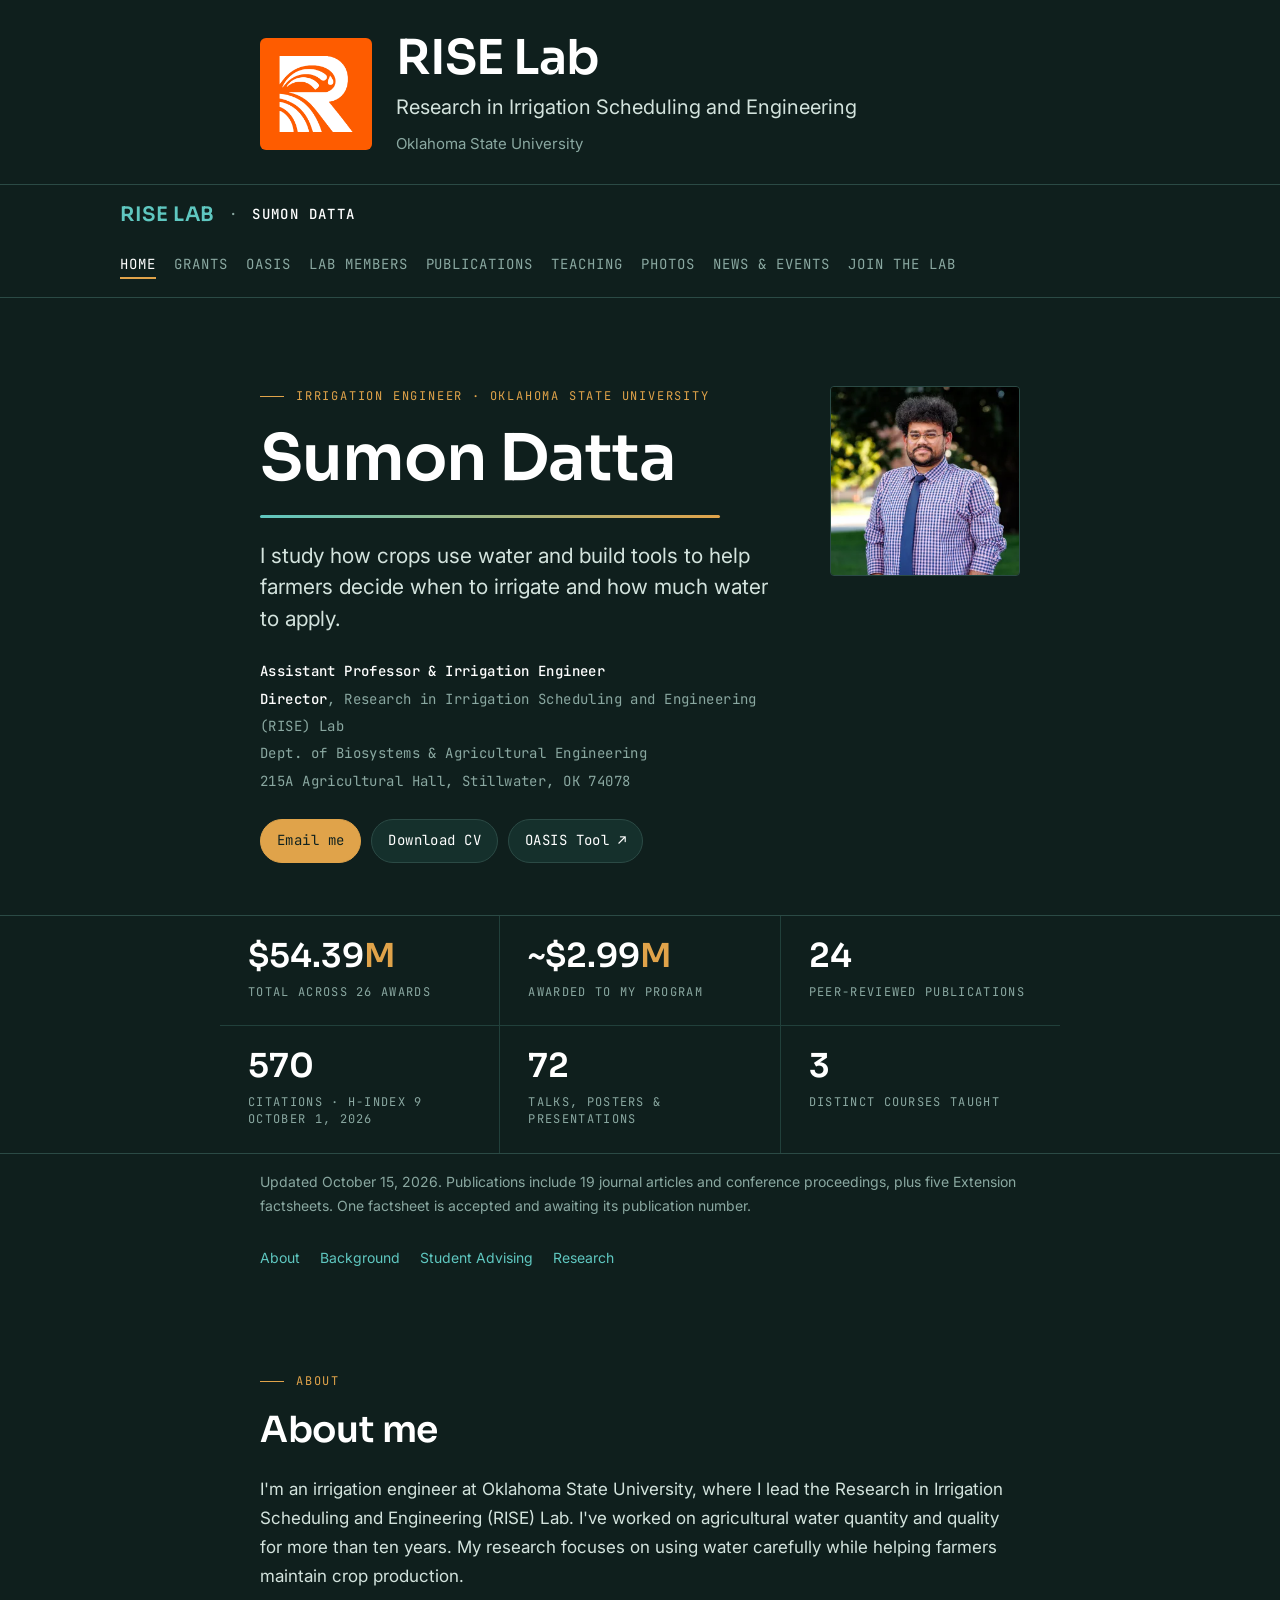
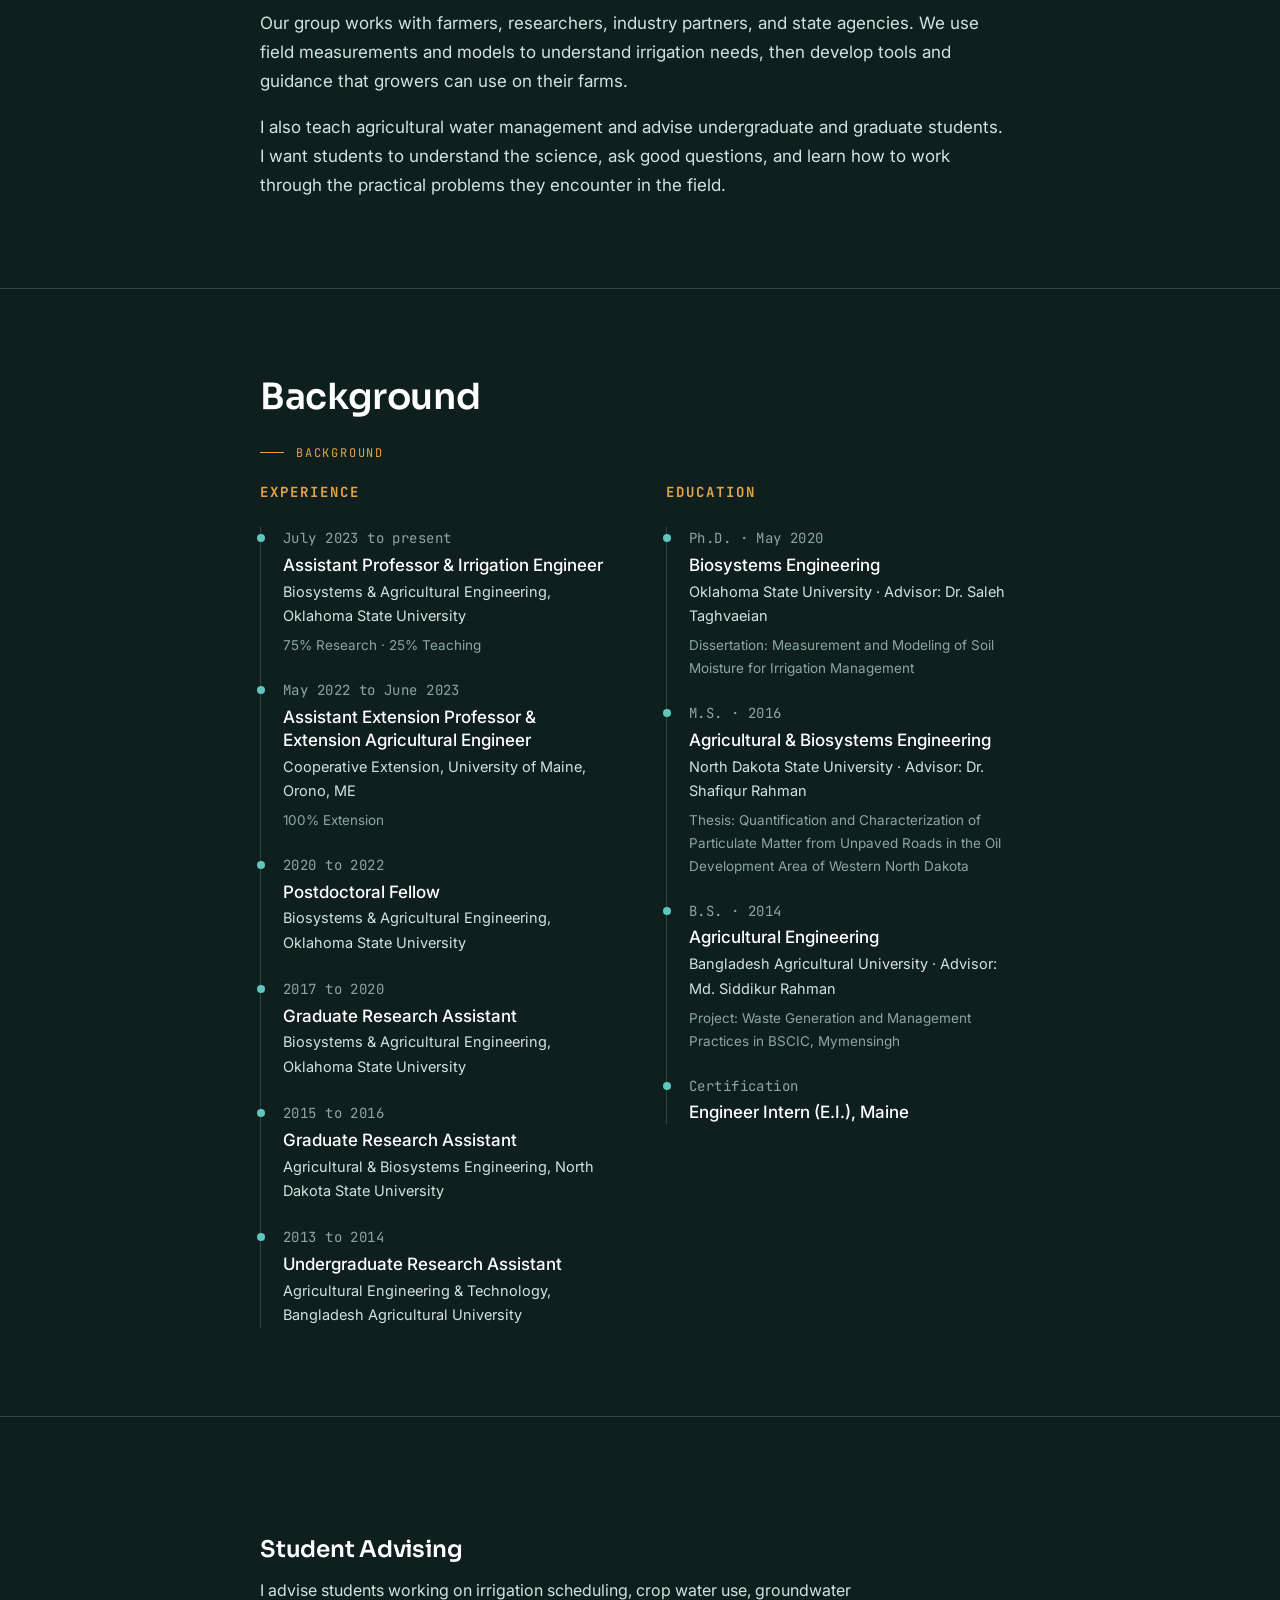
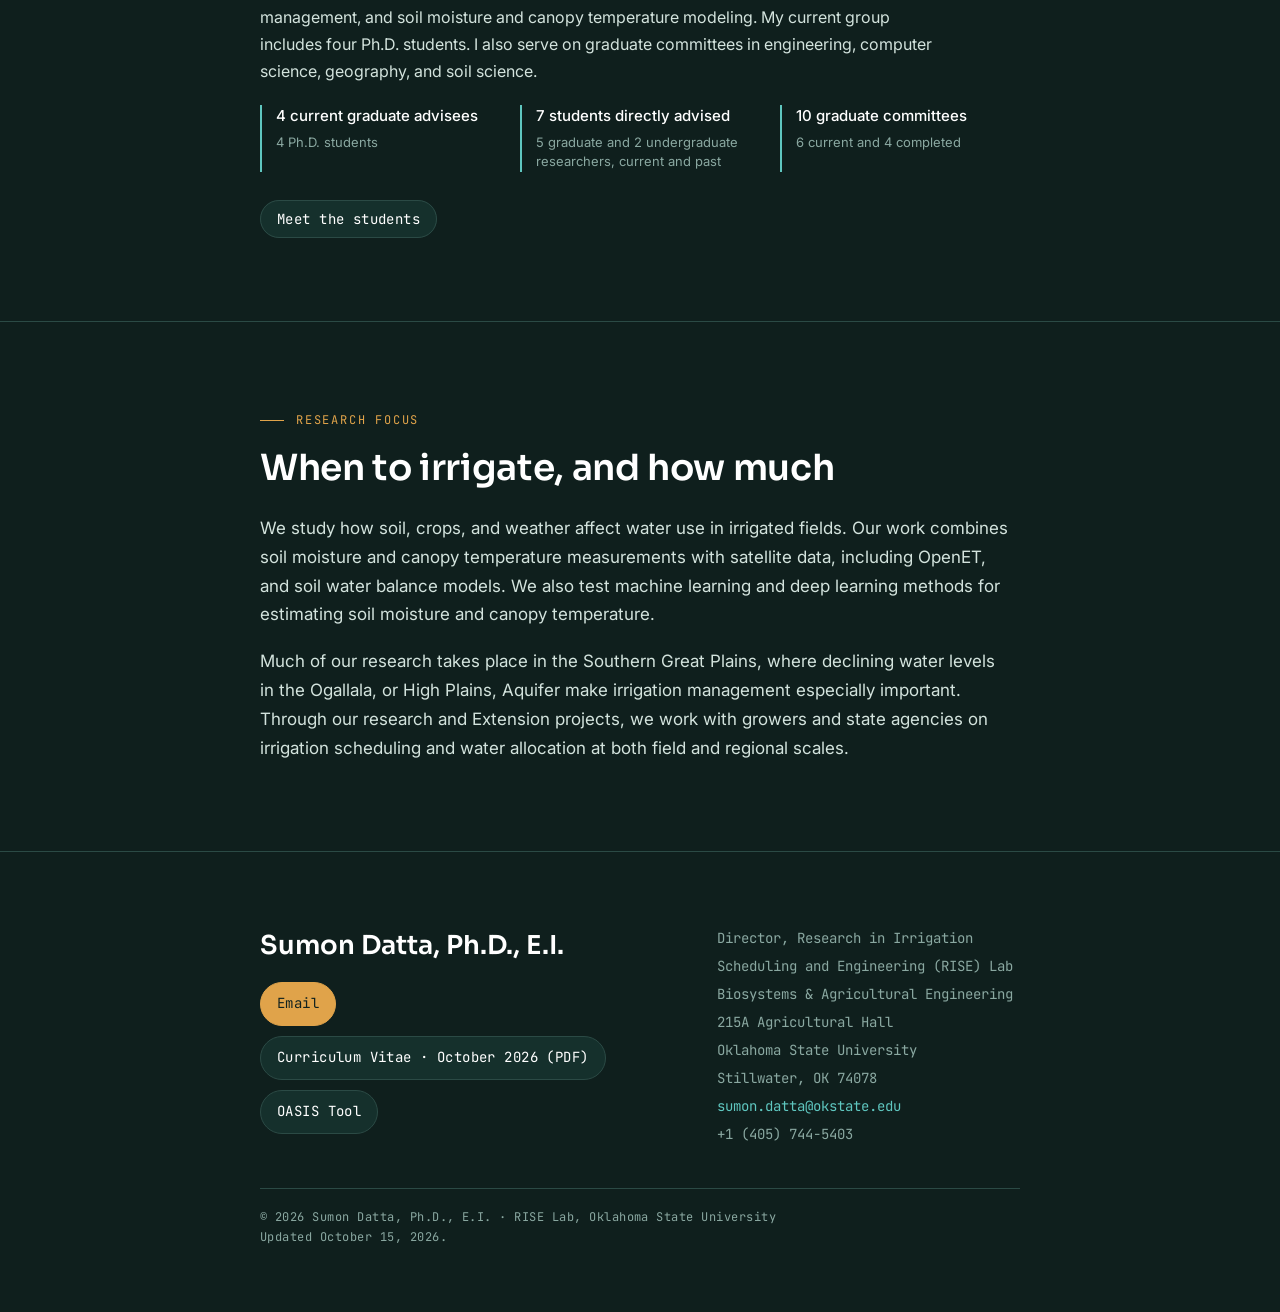
==== commit dc88bc03: "New funding update" ====
--- a/index.html
+++ b/index.html
@@ -85,16 +85,16 @@
 <!-- STAT LEDGER -->
 <div class="ledger">
   <div class="grid">
-    <div class="stat"><div class="num">$14.39<span>M</span></div><div class="lab">Total across 25 awards</div></div>
-    <div class="stat"><div class="num">~$2.74<span>M</span></div><div class="lab">Awarded to my program</div></div>
+    <div class="stat"><div class="num">$54.39<span>M</span></div><div class="lab">Total across 26 awards</div></div>
+    <div class="stat"><div class="num">~$2.99<span>M</span></div><div class="lab">Awarded to my program</div></div>
     <div class="stat"><div class="num">24</div><div class="lab">Peer-reviewed publications</div></div>
-    <div class="stat"><div class="num">531</div><div class="lab">Citations · h-index 9<br>July 10, 2026</div></div>
+    <div class="stat"><div class="num">570</div><div class="lab">Citations · h-index 9<br>October 1, 2026</div></div>
     <div class="stat"><div class="num">72</div><div class="lab">Talks, posters &amp; presentations</div></div>
     <div class="stat"><div class="num">3</div><div class="lab">Distinct courses taught</div></div>
   </div>
 </div>
 
-<p class="snapshot">Updated September 15, 2026. Publications include 19 journal articles and conference proceedings, plus five Extension factsheets. One factsheet is accepted and awaiting its publication number.</p>
+<p class="snapshot">Updated October 15, 2026. Publications include 19 journal articles and conference proceedings, plus five Extension factsheets. One factsheet is accepted and awaiting its publication number.</p>
 <nav class="wrap home-sections" aria-label="On this page">
   <a href="#about">About</a><a href="#background">Background</a>
   <a href="#advising">Student Advising</a><a href="#research">Research</a>
@@ -166,7 +166,7 @@
         <p class="fname">Sumon Datta, Ph.D., E.I.</p>
         <div class="chips">
           <a class="chip solid" href="mailto:sumon.datta@okstate.edu">Email</a>
-          <a class="chip" href="assets/CV_main.pdf" target="_blank" rel="noopener">Curriculum Vitae · September 2026 (PDF)</a>
+          <a class="chip" href="assets/CV_main.pdf" target="_blank" rel="noopener">Curriculum Vitae · October 2026 (PDF)</a>
           <a class="chip" href="https://irrigation.okstate.edu" target="_blank" rel="noopener">OASIS Tool</a>
         </div>
       </div>
@@ -182,7 +182,7 @@
         </div>
       </div>
     </div>
-    <div class="colophon">© 2026 Sumon Datta, Ph.D., E.I. · RISE Lab, Oklahoma State University<br>Updated September 17, 2026.</div>
+    <div class="colophon">© 2026 Sumon Datta, Ph.D., E.I. · RISE Lab, Oklahoma State University<br>Updated October 15, 2026.</div>
   </div>
 </footer>
 <script src="assets/legacy-links.js"></script>
